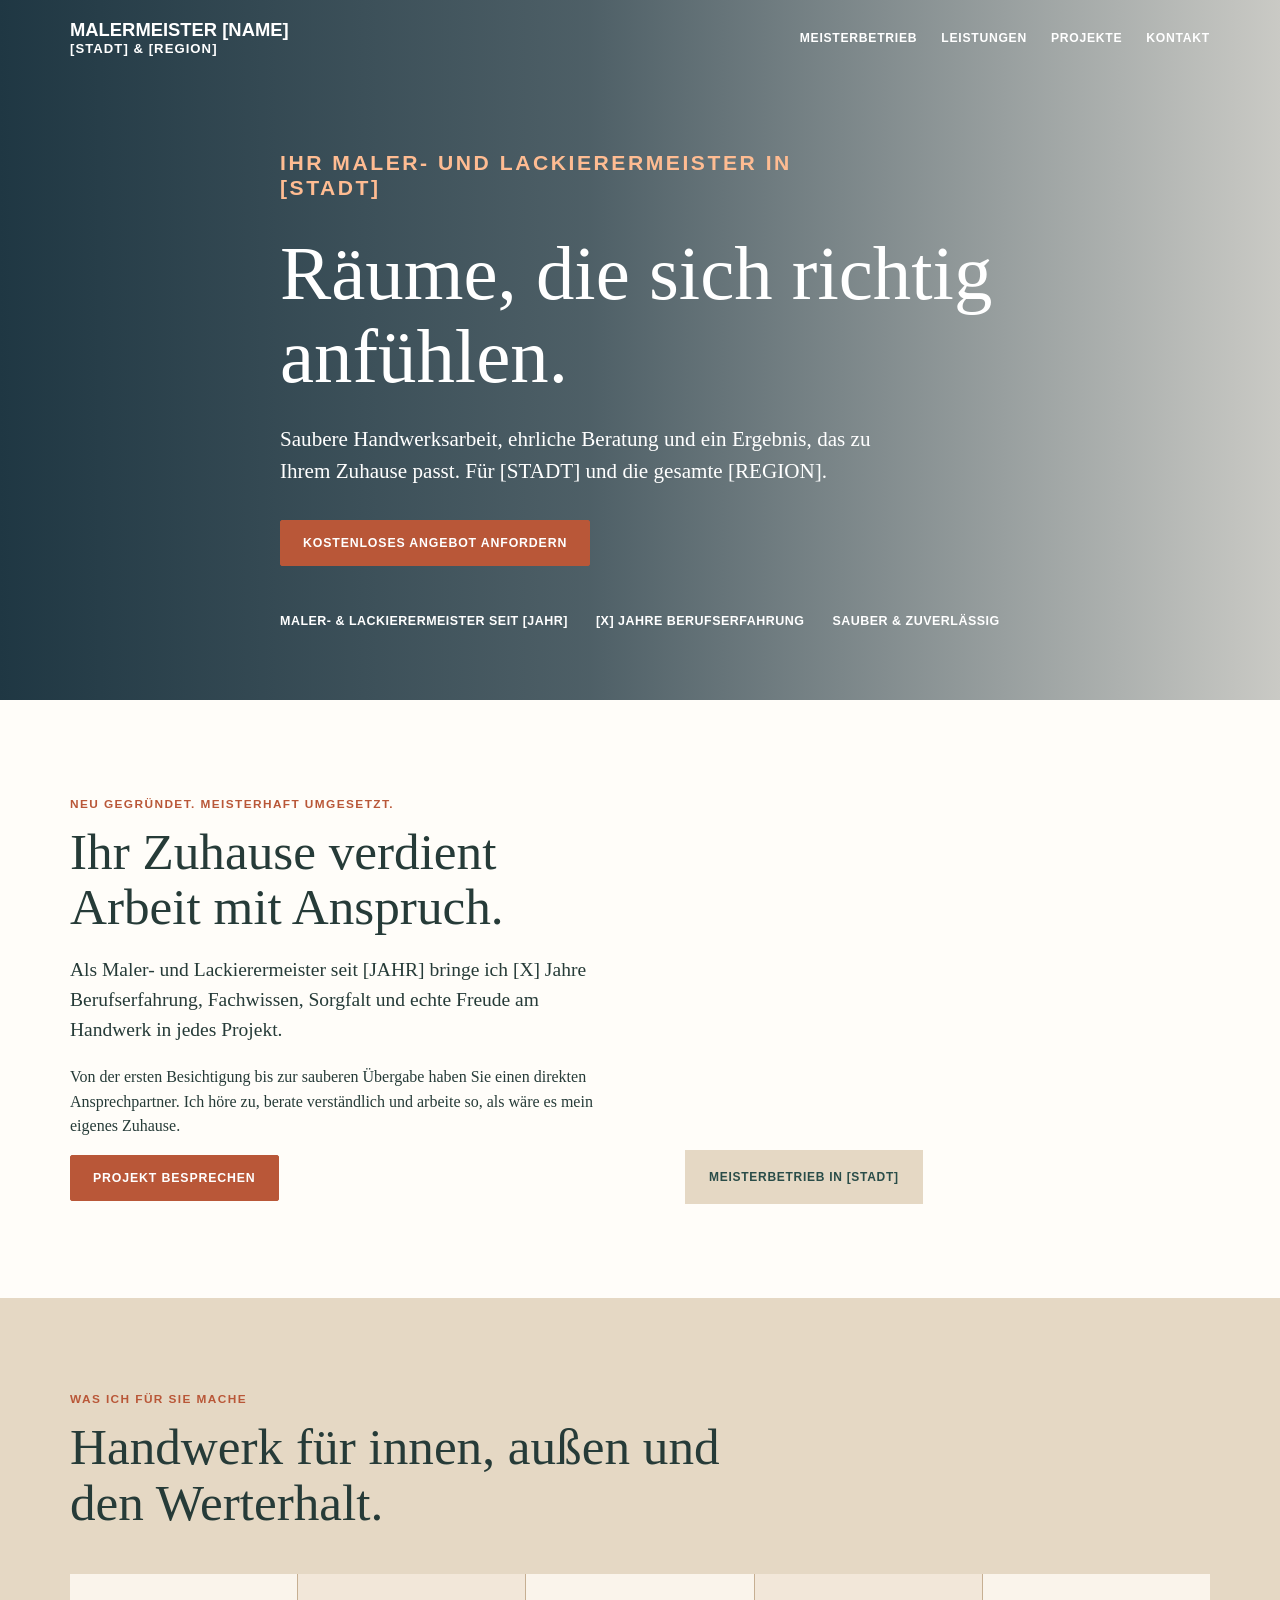
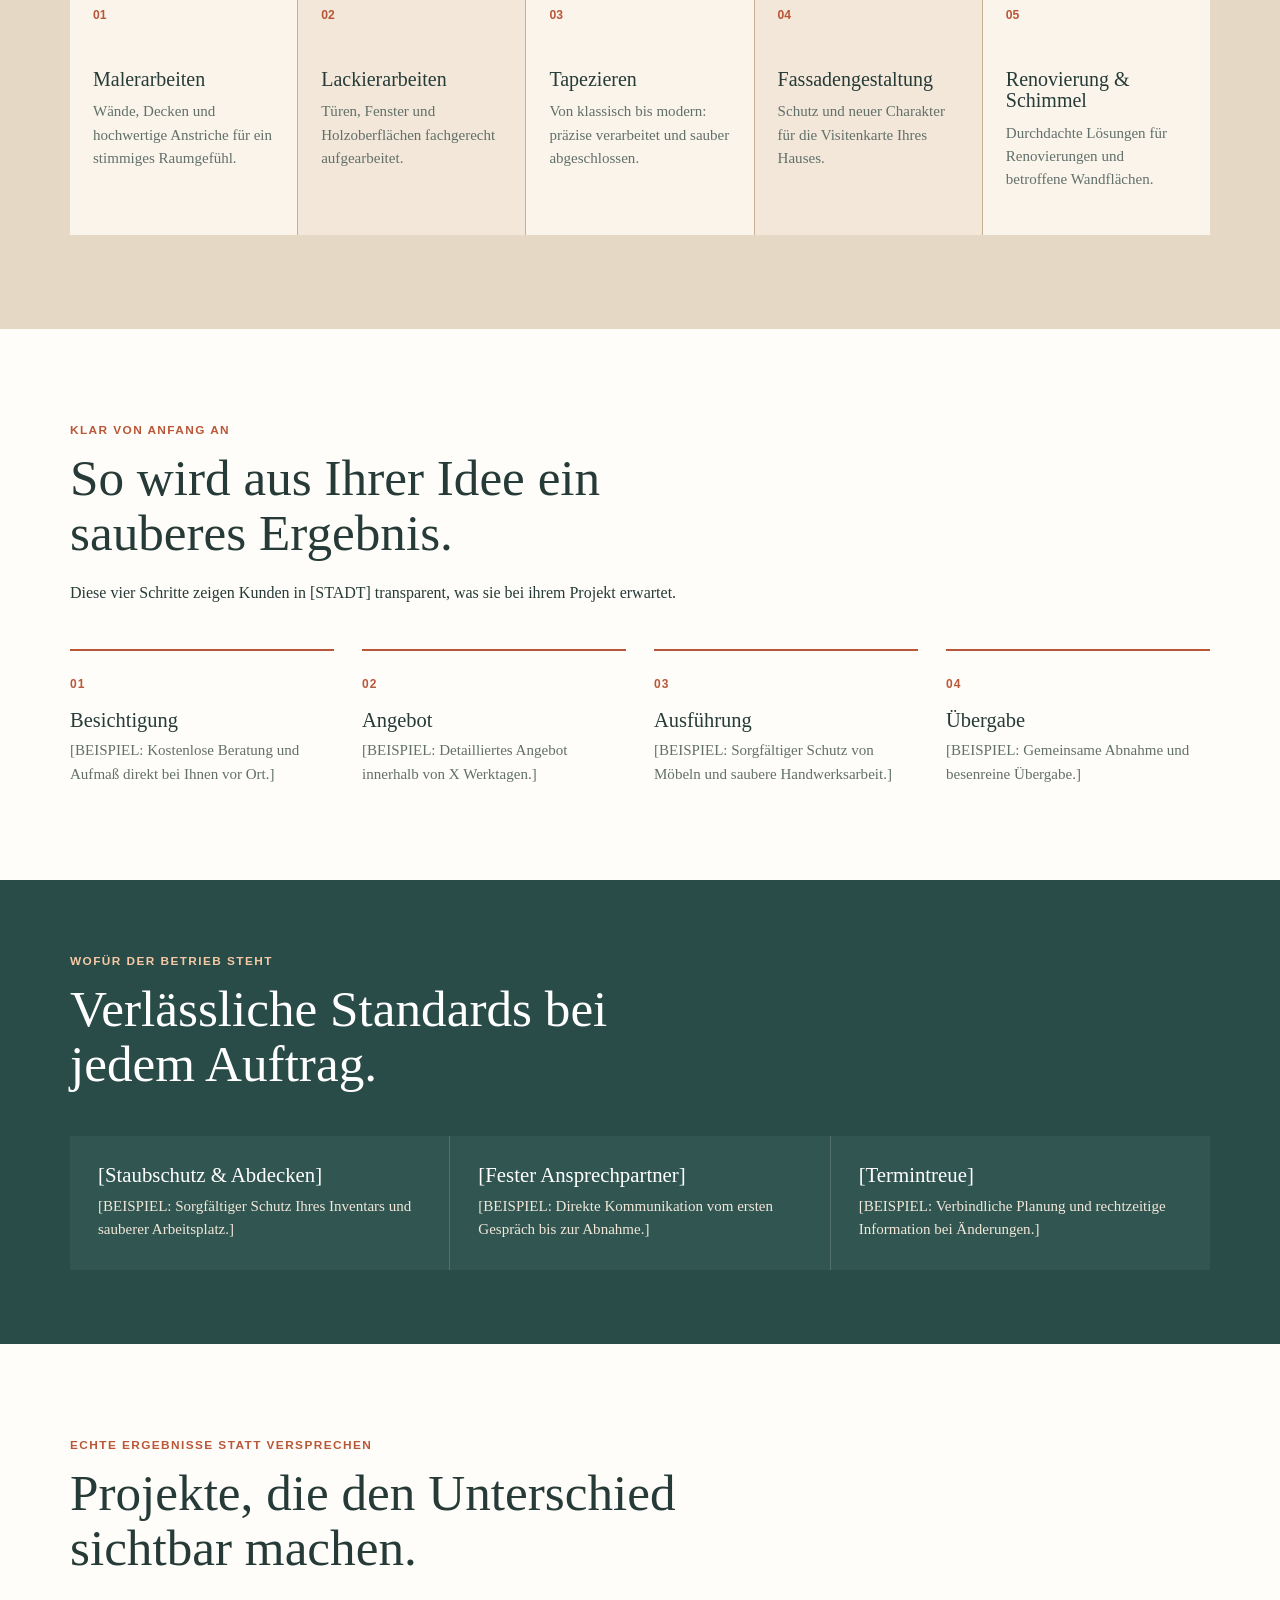
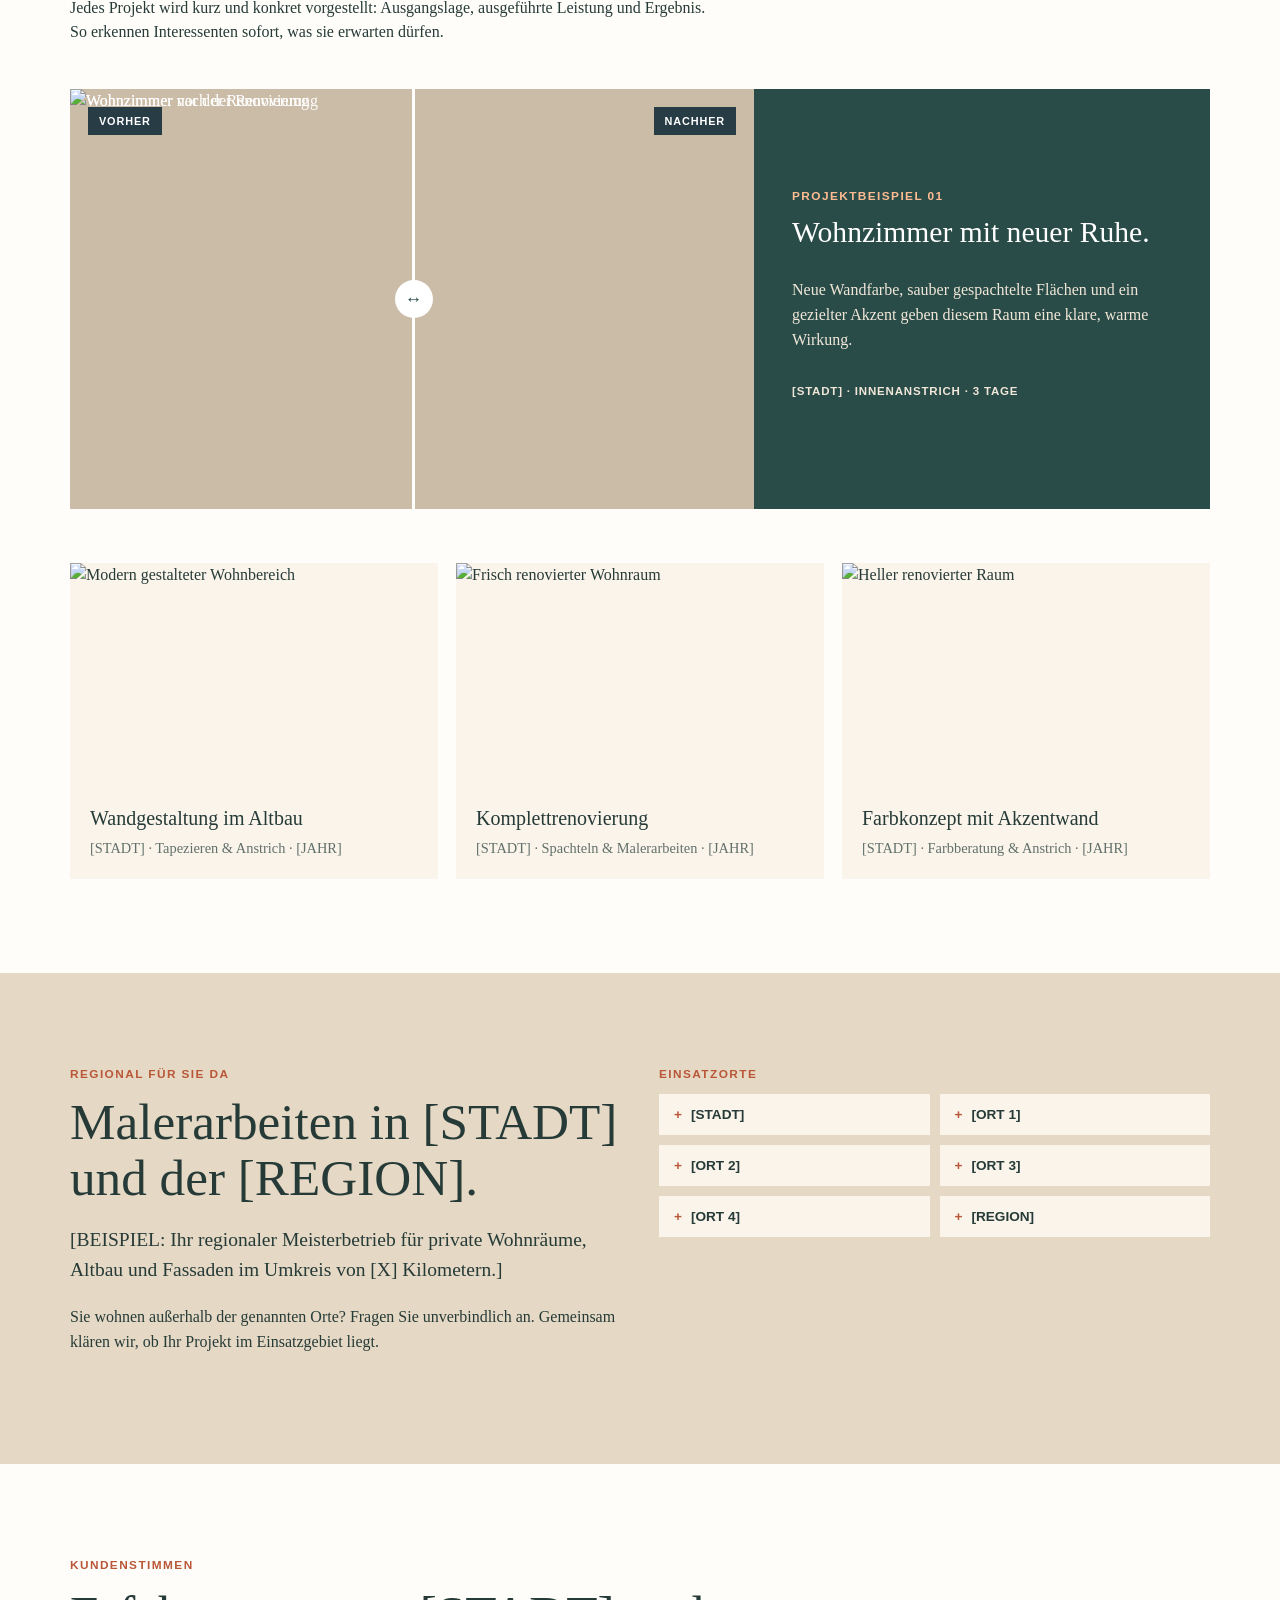
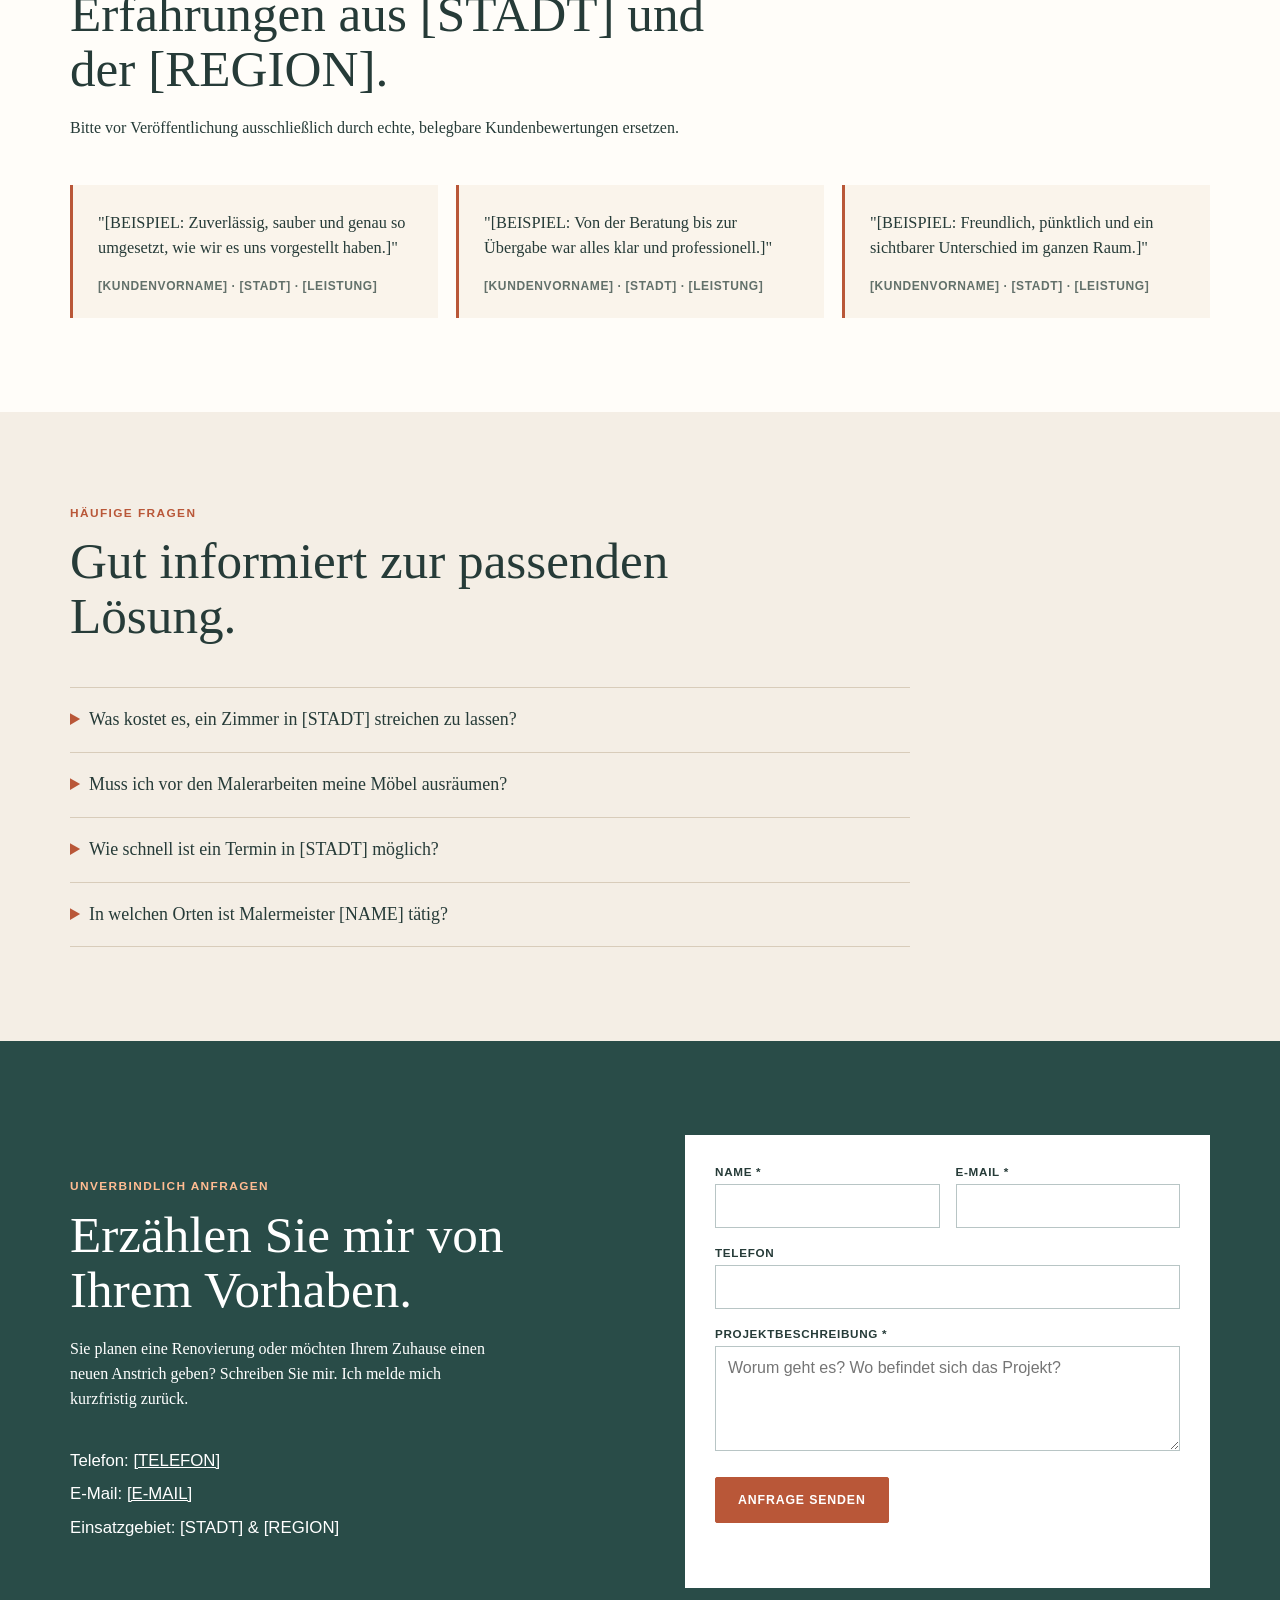
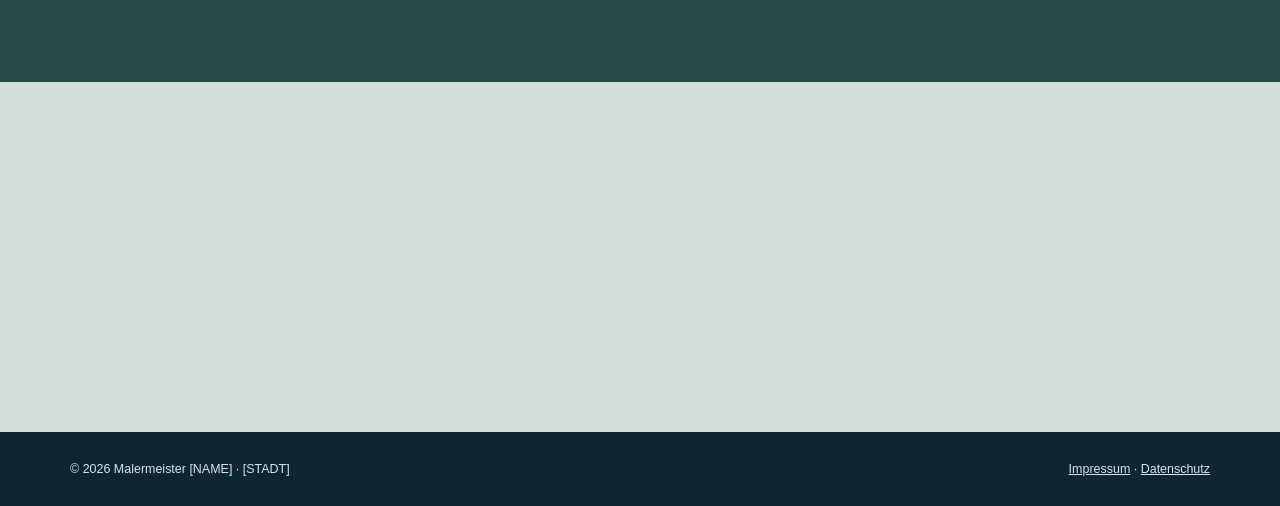
==== index.html @ b22de396 "Erste Version der Malermeister-Website" ====
<!doctype html>
<html lang="de">
<head>
  <meta charset="utf-8">
  <meta name="viewport" content="width=device-width, initial-scale=1">
  <meta name="description" content="Malermeister [NAME] - hochwertige Maler-, Lackier- und Renovierungsarbeiten in [STADT] und [REGION]. Jetzt kostenloses Angebot anfordern.">
  <meta name="robots" content="index, follow">
  <meta name="theme-color" content="#163f5a">
  <title>Malermeister [NAME] in [STADT] | Maler & Lackierer</title>
  <meta property="og:type" content="website">
  <meta property="og:locale" content="de_DE">
  <meta property="og:title" content="Malermeister [NAME] | [STADT] & [REGION]">
  <meta property="og:description" content="Meisterhafte Maler- und Lackierarbeiten in [STADT] und [REGION]. Kostenloses Angebot anfordern.">
  <meta property="og:image" content="https://images.unsplash.com/photo-1562259949-a4aa6b2c2d4e?auto=format&fit=crop&w=1200&q=85">
  <meta property="og:url" content="https://www.deine-domain.de/">
  <script type="application/ld+json">
  {
    "@context": "https://schema.org",
    "@type": "LocalBusiness",
    "@id": "https://www.deine-domain.de/#malerbetrieb",
    "name": "Malermeister [NAME]",
    "description": "Maler- und Lackierermeister mit [X] Jahren Berufserfahrung für [STADT] und [REGION].",
    "url": "https://www.deine-domain.de/",
    "telephone": "+49 [TELEFON]",
    "email": "[E-MAIL]",
    "image": "https://images.unsplash.com/photo-1562259949-a4aa6b2c2d4e?auto=format&fit=crop&w=1200&q=85",
    "priceRange": "$$",
    "address": {
      "@type": "PostalAddress",
      "streetAddress": "[STRASSE UND HAUSNUMMER]",
      "postalCode": "[PLZ]",
      "addressLocality": "[STADT]",
      "addressCountry": "DE"
    },
    "areaServed": "[REGION]",
    "openingHours": "Mo-Fr 08:00-18:00",
    "knowsAbout": ["Malerarbeiten", "Lackierarbeiten", "Tapezierarbeiten", "Fassadengestaltung", "Schimmelbeseitigung"],
    "sameAs": ["[INSTAGRAM-ODER-FACEBOOK-LINK]"]
  }
  </script>
  <script type="application/ld+json">
  {
    "@context": "https://schema.org",
    "@type": "FAQPage",
    "mainEntity": [
      {"@type":"Question","name":"Was kostet es, ein Zimmer in [STADT] streichen zu lassen?","acceptedAnswer":{"@type":"Answer","text":"Der Preis richtet sich unter anderem nach Raumgröße, Untergrund, Vorarbeiten und Material. Nach einer kostenlosen Besichtigung erhalten Sie ein transparentes Angebot für Ihr Projekt in [STADT]."}},
      {"@type":"Question","name":"Muss ich vor den Malerarbeiten meine Möbel ausräumen?","acceptedAnswer":{"@type":"Answer","text":"[BEISPIEL: Nein. Möbel werden sorgfältig abgedeckt und bei Bedarf verrückt. Bitte ersetzen Sie diesen Beispieltext durch Ihren tatsächlichen Serviceumfang.]"}},
      {"@type":"Question","name":"In welchen Orten ist Malermeister [NAME] tätig?","acceptedAnswer":{"@type":"Answer","text":"Malermeister [NAME] arbeitet in [STADT], [ORT 1], [ORT 2], [ORT 3] und der gesamten [REGION] im Umkreis von [X] Kilometern."}}
    ]
  }
  </script>
  <style>
    :root { --ink:#263b38; --blue:#294c48; --aqua:#e5d8c4; --paper:#f4eee5; --white:#fffdf9; --accent:#b95738; --muted:#62706a; --line:#d8ccba; }
    * { box-sizing:border-box; }
    html { scroll-behavior:smooth; }
    body { margin:0; font-family:Georgia, "Times New Roman", serif; color:var(--ink); background:var(--paper); line-height:1.55; }
    h1,h2,h3,p { margin-top:0; } h1,h2,h3 { line-height:1.08; letter-spacing:0; }
    a { color:inherit; }
    .wrap { width:min(1140px, calc(100% - 40px)); margin:auto; }
    .eyebrow { margin-bottom:13px; color:var(--accent); font:700 .74rem/1.2 Arial,sans-serif; letter-spacing:.12em; text-transform:uppercase; }
    .site-header { position:absolute; z-index:5; width:100%; color:white; }
    .nav { min-height:76px; display:flex; align-items:center; justify-content:space-between; gap:20px; }
    .brand { text-decoration:none; font-family:Arial,sans-serif; font-size:.82rem; font-weight:700; letter-spacing:.08em; text-transform:uppercase; line-height:1.2; }
    .brand strong { display:block; font-size:1.15rem; letter-spacing:0; }
    .nav-links { display:flex; align-items:center; gap:24px; font:700 .76rem Arial,sans-serif; letter-spacing:.06em; text-transform:uppercase; }
    .nav-links a { text-decoration:none; } .nav-links a:hover { color:#f5c9a6; }
    .menu-toggle { display:none; border:0; color:white; background:transparent; font-size:1.55rem; cursor:pointer; }
    .hero { min-height:700px; padding:148px 0 70px; color:white; background:linear-gradient(90deg,rgba(10,37,51,.91) 0%,rgba(10,37,51,.71) 46%,rgba(10,37,51,.18) 100%),url('https://images.unsplash.com/photo-1562259949-a4aa6b2c2d4e?auto=format&fit=crop&w=1800&q=85') center/cover; display:flex; align-items:center; }
    .hero-content { max-width:720px; } .hero h1 { margin-bottom:24px; font-size:clamp(2.8rem,6vw,5.3rem); font-weight:400; }
    .hero p { max-width:600px; margin-bottom:32px; font-size:clamp(1.08rem,2vw,1.32rem); }
    .button { display:inline-block; padding:15px 22px; border:1px solid var(--accent); border-radius:2px; background:var(--accent); color:white; font:700 .77rem Arial,sans-serif; letter-spacing:.07em; text-decoration:none; text-transform:uppercase; transition:background .2s, transform .2s; }
    .button:hover { background:#8e402a; transform:translateY(-2px); } .button.light { border-color:white; background:white; color:var(--blue); }
    .trust { display:flex; flex-wrap:wrap; gap:15px 28px; margin-top:48px; font:700 .78rem Arial,sans-serif; letter-spacing:.04em; text-transform:uppercase; }
    section { padding:94px 0; } .intro { background:var(--white); }
    .intro-grid,.contact-grid { display:grid; grid-template-columns:1fr 1fr; gap:90px; align-items:center; }
    h2 { margin-bottom:20px; font-size:clamp(2rem,4vw,3.3rem); font-weight:400; } .lead { font-size:1.22rem; }
    .portrait { min-height:410px; background:url('https://images.unsplash.com/photo-1540575467063-178a50c2df87?auto=format&fit=crop&w=900&q=85') center/cover; position:relative; }
    .portrait-note { position:absolute; bottom:0; left:0; padding:20px 24px; background:var(--aqua); color:var(--blue); font:700 .75rem Arial,sans-serif; letter-spacing:.06em; text-transform:uppercase; }
    .services { background:var(--aqua); } .section-head { max-width:650px; margin-bottom:44px; }
    .services-grid { display:grid; grid-template-columns:repeat(5,1fr); gap:1px; background:#c6af92; }
    .service { min-height:254px; padding:28px 23px; background:#faf4eb; } .service:nth-child(even) { background:#f2e7d9; }
    .service-num { color:var(--accent); font:700 .76rem Arial,sans-serif; } .service h3 { margin:42px 0 10px; font-size:1.25rem; font-weight:400; } .service p { color:var(--muted); font-size:.94rem; }
    .gallery { background:var(--white); } .before-after { display:grid; grid-template-columns:1.2fr .8fr; margin-bottom:54px; background:var(--blue); color:white; }
    .comparison { position:relative; min-height:420px; overflow:hidden; background:#cbbca8; } .comparison img { position:absolute; width:100%; height:100%; object-fit:cover; inset:0; }
    .comparison .after { width:50%; overflow:hidden; border-right:3px solid white; } .comparison .after img { width:100%; max-width:none; }
    .comparison-label { position:absolute; top:18px; padding:8px 11px; background:rgba(18,43,58,.88); color:white; font:700 .68rem Arial,sans-serif; letter-spacing:.08em; text-transform:uppercase; } .before-label { left:18px; } .after-label { right:18px; }
    .comparison input { position:absolute; z-index:2; width:100%; height:100%; margin:0; cursor:ew-resize; opacity:0; } .comparison-handle { position:absolute; z-index:1; top:0; bottom:0; left:50%; width:3px; background:white; pointer-events:none; } .comparison-handle::after { content:'↔'; position:absolute; top:50%; left:50%; display:grid; width:38px; height:38px; place-items:center; border-radius:50%; background:white; color:var(--blue); font:700 1.1rem Arial,sans-serif; transform:translate(-50%,-50%); }
    .comparison-copy { padding:45px 38px; display:flex; flex-direction:column; justify-content:center; } .comparison-copy h3 { font-size:1.85rem; font-weight:400; } .comparison-copy p { color:#f1e7d9; } .project-meta { margin-top:17px; color:#f5c9a6; font:700 .72rem Arial,sans-serif; letter-spacing:.07em; text-transform:uppercase; }
    .portfolio-grid { display:grid; grid-template-columns:repeat(3,1fr); gap:18px; } .project { margin:0; background:#faf4eb; } .project img { display:block; width:100%; height:225px; object-fit:cover; transition:transform .35s; } .project-image { overflow:hidden; } .project:hover img { transform:scale(1.04); } .project figcaption { padding:20px; } .project h3 { margin-bottom:7px; font-size:1.25rem; font-weight:400; } .project p { margin:0; color:var(--muted); font-size:.9rem; }
    .process { background:var(--white); } .process-grid { display:grid; grid-template-columns:repeat(4,1fr); gap:28px; } .process-step { border-top:2px solid var(--accent); padding-top:20px; } .process-step span { color:var(--accent); font:700 .75rem Arial,sans-serif; letter-spacing:.08em; } .process-step h3 { margin:13px 0 8px; font-size:1.28rem; font-weight:400; } .process-step p { margin:0; color:var(--muted); font-size:.94rem; }
    .standards { padding:74px 0; background:var(--blue); color:white; } .standards-grid { display:grid; grid-template-columns:repeat(3,1fr); gap:1px; background:#52706b; } .standard { padding:28px; background:#315651; } .standard h3 { margin-bottom:9px; font-size:1.3rem; font-weight:400; } .standard p { margin:0; color:#f1e7d9; font-size:.94rem; }
    .local { background:var(--aqua); } .area-grid { display:grid; grid-template-columns:1fr 1fr; gap:38px; align-items:start; } .area-list { display:grid; grid-template-columns:repeat(2,1fr); gap:10px; margin:0; padding:0; list-style:none; } .area-list li { padding:13px 15px; background:#faf4eb; font:700 .85rem Arial,sans-serif; } .area-list li::before { content:'+'; color:var(--accent); margin-right:9px; }
    .reviews { background:var(--white); } .reviews-grid { display:grid; grid-template-columns:repeat(3,1fr); gap:18px; } .review { margin:0; padding:25px; border-left:3px solid var(--accent); background:#faf4eb; } .review p { margin-bottom:18px; font-size:1.02rem; } .review figcaption { color:var(--muted); font:700 .75rem Arial,sans-serif; letter-spacing:.05em; text-transform:uppercase; }
    .faq { background:var(--paper); } .faq-list { max-width:840px; } details { border-top:1px solid var(--line); } details:last-child { border-bottom:1px solid var(--line); } summary { padding:18px 30px 18px 0; cursor:pointer; font-size:1.12rem; } details p { max-width:720px; margin:0; padding:0 0 20px; color:var(--muted); } summary::marker { color:var(--accent); }
    .contact { background:var(--blue); color:white; } .contact h2 { color:white; } .contact-copy { max-width:440px; } .contact-details { margin-top:32px; font:400 1.05rem/2 Arial,sans-serif; } .contact-details a { color:white; }
    form { padding:30px; background:white; color:var(--ink); } label { display:block; margin:0 0 6px; font:700 .73rem Arial,sans-serif; letter-spacing:.06em; text-transform:uppercase; }
    input,textarea { width:100%; margin:0 0 18px; padding:12px; border:1px solid #b8c5c5; border-radius:0; color:var(--ink); background:#fff; font:1rem Arial,sans-serif; } textarea { min-height:105px; resize:vertical; } .form-row { display:grid; grid-template-columns:1fr 1fr; gap:16px; } .form-status { min-height:22px; margin:13px 0 0; font: .87rem Arial,sans-serif; }
    .map { padding:0; height:350px; background:#d5dfdc; } .map iframe { width:100%; height:100%; border:0; filter:saturate(.65); }
    footer { padding:30px 0; color:#dae4e5; background:#0d2635; font:.78rem Arial,sans-serif; } .footer-content { display:flex; justify-content:space-between; gap:20px; flex-wrap:wrap; } .footer-content a { color:inherit; }
    @media (max-width:850px) { .services-grid { grid-template-columns:repeat(3,1fr); } .intro-grid,.contact-grid { gap:45px; } .process-grid { grid-template-columns:repeat(2,1fr); } }
    @media (max-width:650px) { .wrap { width:min(100% - 30px, 1140px); } .nav { min-height:66px; } .menu-toggle { display:block; } .nav-links { position:absolute; top:66px; right:15px; left:15px; display:none; padding:20px; background:var(--blue); flex-direction:column; align-items:stretch; gap:18px; } .nav-links.open { display:flex; } .hero { min-height:650px; padding-top:115px; } section { padding:65px 0; } .intro-grid,.contact-grid,.before-after,.portfolio-grid,.process-grid,.standards-grid,.area-grid,.reviews-grid { grid-template-columns:1fr; gap:35px; } .portrait { min-height:330px; } .services-grid { grid-template-columns:1fr; } .service { min-height:190px; } .service h3 { margin-top:28px; } .comparison { min-height:320px; } .comparison-copy { padding:32px 25px; } .area-list { grid-template-columns:1fr; } .form-row { grid-template-columns:1fr; gap:0; } form { padding:22px; } }
  </style>
</head>
<body>
  <header class="site-header"><div class="wrap nav">
    <a class="brand" href="#start"><strong>Malermeister [NAME]</strong> [STADT] &amp; [REGION]</a>
    <button class="menu-toggle" aria-label="Menü öffnen" aria-expanded="false">☰</button>
    <nav class="nav-links" aria-label="Hauptnavigation"><a href="#ueber-mich">Meisterbetrieb</a><a href="#leistungen">Leistungen</a><a href="#projekte">Projekte</a><a href="#kontakt">Kontakt</a></nav>
  </div></header>
  <main>
    <section class="hero" id="start"><div class="wrap hero-content">
      <p class="eyebrow" style="color:#ffbc92">Ihr Maler- und Lackierermeister in [STADT]</p>
      <h1>Räume, die sich richtig anfühlen.</h1>
      <p>Saubere Handwerksarbeit, ehrliche Beratung und ein Ergebnis, das zu Ihrem Zuhause passt. Für [STADT] und die gesamte [REGION].</p>
      <a class="button" href="#kontakt">Kostenloses Angebot anfordern</a>
      <div class="trust"><span>Maler- &amp; Lackierermeister seit [JAHR]</span><span>[X] Jahre Berufserfahrung</span><span>Sauber &amp; zuverlässig</span></div>
    </div></section>
    <section class="intro" id="ueber-mich"><div class="wrap intro-grid">
      <div><p class="eyebrow">Neu gegründet. Meisterhaft umgesetzt.</p><h2>Ihr Zuhause verdient Arbeit mit Anspruch.</h2><p class="lead">Als Maler- und Lackierermeister seit [JAHR] bringe ich [X] Jahre Berufserfahrung, Fachwissen, Sorgfalt und echte Freude am Handwerk in jedes Projekt.</p><p>Von der ersten Besichtigung bis zur sauberen Übergabe haben Sie einen direkten Ansprechpartner. Ich höre zu, berate verständlich und arbeite so, als wäre es mein eigenes Zuhause.</p><a class="button" href="#kontakt">Projekt besprechen</a></div>
      <div class="portrait" role="img" aria-label="Maler bei der Arbeit"><span class="portrait-note">Meisterbetrieb in [STADT]</span></div>
    </div></section>
    <section class="services" id="leistungen"><div class="wrap"><div class="section-head"><p class="eyebrow">Was ich für Sie mache</p><h2>Handwerk für innen, außen und den Werterhalt.</h2></div>
      <div class="services-grid">
        <article class="service"><span class="service-num">01</span><h3>Malerarbeiten</h3><p>Wände, Decken und hochwertige Anstriche für ein stimmiges Raumgefühl.</p></article>
        <article class="service"><span class="service-num">02</span><h3>Lackierarbeiten</h3><p>Türen, Fenster und Holzoberflächen fachgerecht aufgearbeitet.</p></article>
        <article class="service"><span class="service-num">03</span><h3>Tapezieren</h3><p>Von klassisch bis modern: präzise verarbeitet und sauber abgeschlossen.</p></article>
        <article class="service"><span class="service-num">04</span><h3>Fassadengestaltung</h3><p>Schutz und neuer Charakter für die Visitenkarte Ihres Hauses.</p></article>
        <article class="service"><span class="service-num">05</span><h3>Renovierung &amp; Schimmel</h3><p>Durchdachte Lösungen für Renovierungen und betroffene Wandflächen.</p></article>
      </div>
    </div></section>
    <section class="process" id="ablauf"><div class="wrap"><div class="section-head"><p class="eyebrow">Klar von Anfang an</p><h2>So wird aus Ihrer Idee ein sauberes Ergebnis.</h2><p>Diese vier Schritte zeigen Kunden in [STADT] transparent, was sie bei ihrem Projekt erwartet.</p></div><div class="process-grid"><article class="process-step"><span>01</span><h3>Besichtigung</h3><p>[BEISPIEL: Kostenlose Beratung und Aufmaß direkt bei Ihnen vor Ort.]</p></article><article class="process-step"><span>02</span><h3>Angebot</h3><p>[BEISPIEL: Detailliertes Angebot innerhalb von X Werktagen.]</p></article><article class="process-step"><span>03</span><h3>Ausführung</h3><p>[BEISPIEL: Sorgfältiger Schutz von Möbeln und saubere Handwerksarbeit.]</p></article><article class="process-step"><span>04</span><h3>Übergabe</h3><p>[BEISPIEL: Gemeinsame Abnahme und besenreine Übergabe.]</p></article></div></div></section>
    <section class="standards"><div class="wrap"><div class="section-head"><p class="eyebrow" style="color:#f5c9a6">Wofür der Betrieb steht</p><h2>Verlässliche Standards bei jedem Auftrag.</h2></div><div class="standards-grid"><article class="standard"><h3>[Staubschutz &amp; Abdecken]</h3><p>[BEISPIEL: Sorgfältiger Schutz Ihres Inventars und sauberer Arbeitsplatz.]</p></article><article class="standard"><h3>[Fester Ansprechpartner]</h3><p>[BEISPIEL: Direkte Kommunikation vom ersten Gespräch bis zur Abnahme.]</p></article><article class="standard"><h3>[Termintreue]</h3><p>[BEISPIEL: Verbindliche Planung und rechtzeitige Information bei Änderungen.]</p></article></div></div></section>
    <section class="gallery" id="projekte"><div class="wrap"><div class="section-head"><p class="eyebrow">Echte Ergebnisse statt Versprechen</p><h2>Projekte, die den Unterschied sichtbar machen.</h2><p>Jedes Projekt wird kurz und konkret vorgestellt: Ausgangslage, ausgeführte Leistung und Ergebnis. So erkennen Interessenten sofort, was sie erwarten dürfen.</p></div>
      <div class="before-after">
        <div class="comparison" aria-label="Interaktiver Vorher-Nachher-Vergleich eines Wohnzimmers"><img src="https://images.unsplash.com/photo-1600210492486-724fe5c67fb0?auto=format&fit=crop&w=1200&q=85" alt="Wohnzimmer vor der Renovierung"><div class="after"><img src="https://images.unsplash.com/photo-1600566753190-17f0baa2a6c3?auto=format&fit=crop&w=1200&q=85" alt="Wohnzimmer nach der Renovierung"></div><span class="comparison-label before-label">Vorher</span><span class="comparison-label after-label">Nachher</span><span class="comparison-handle"></span><input class="comparison-slider" type="range" min="0" max="100" value="50" aria-label="Vorher und Nachher vergleichen"></div>
        <div class="comparison-copy"><p class="eyebrow" style="color:#ffbc92">Projektbeispiel 01</p><h3>Wohnzimmer mit neuer Ruhe.</h3><p>Neue Wandfarbe, sauber gespachtelte Flächen und ein gezielter Akzent geben diesem Raum eine klare, warme Wirkung.</p><p class="project-meta">[STADT] · Innenanstrich · 3 Tage</p></div>
      </div>
      <div class="portfolio-grid">
        <figure class="project"><div class="project-image"><img src="https://images.unsplash.com/photo-1618221195710-dd6b41faaea6?auto=format&fit=crop&w=800&q=85" alt="Modern gestalteter Wohnbereich"></div><figcaption><h3>Wandgestaltung im Altbau</h3><p>[STADT] · Tapezieren &amp; Anstrich · [JAHR]</p></figcaption></figure>
        <figure class="project"><div class="project-image"><img src="https://images.unsplash.com/photo-1600566753190-17f0baa2a6c3?auto=format&fit=crop&w=800&q=85" alt="Frisch renovierter Wohnraum"></div><figcaption><h3>Komplettrenovierung</h3><p>[STADT] · Spachteln &amp; Malerarbeiten · [JAHR]</p></figcaption></figure>
        <figure class="project"><div class="project-image"><img src="https://images.unsplash.com/photo-1600210492486-724fe5c67fb0?auto=format&fit=crop&w=800&q=85" alt="Heller renovierter Raum"></div><figcaption><h3>Farbkonzept mit Akzentwand</h3><p>[STADT] · Farbberatung &amp; Anstrich · [JAHR]</p></figcaption></figure>
      </div>
    </div></section>
    <section class="local" id="einsatzgebiet"><div class="wrap area-grid"><div><p class="eyebrow">Regional für Sie da</p><h2>Malerarbeiten in [STADT] und der [REGION].</h2><p class="lead">[BEISPIEL: Ihr regionaler Meisterbetrieb für private Wohnräume, Altbau und Fassaden im Umkreis von [X] Kilometern.]</p><p>Sie wohnen außerhalb der genannten Orte? Fragen Sie unverbindlich an. Gemeinsam klären wir, ob Ihr Projekt im Einsatzgebiet liegt.</p></div><div><p class="eyebrow">Einsatzorte</p><ul class="area-list"><li>[STADT]</li><li>[ORT 1]</li><li>[ORT 2]</li><li>[ORT 3]</li><li>[ORT 4]</li><li>[REGION]</li></ul></div></div></section>
    <section class="reviews" id="bewertungen"><div class="wrap"><div class="section-head"><p class="eyebrow">Kundenstimmen</p><h2>Erfahrungen aus [STADT] und der [REGION].</h2><p>Bitte vor Veröffentlichung ausschließlich durch echte, belegbare Kundenbewertungen ersetzen.</p></div><div class="reviews-grid"><figure class="review"><p>"[BEISPIEL: Zuverlässig, sauber und genau so umgesetzt, wie wir es uns vorgestellt haben.]"</p><figcaption>[KUNDENVORNAME] · [STADT] · [LEISTUNG]</figcaption></figure><figure class="review"><p>"[BEISPIEL: Von der Beratung bis zur Übergabe war alles klar und professionell.]"</p><figcaption>[KUNDENVORNAME] · [STADT] · [LEISTUNG]</figcaption></figure><figure class="review"><p>"[BEISPIEL: Freundlich, pünktlich und ein sichtbarer Unterschied im ganzen Raum.]"</p><figcaption>[KUNDENVORNAME] · [STADT] · [LEISTUNG]</figcaption></figure></div></div></section>
    <section class="faq" id="faq"><div class="wrap"><div class="section-head"><p class="eyebrow">Häufige Fragen</p><h2>Gut informiert zur passenden Lösung.</h2></div><div class="faq-list"><details><summary>Was kostet es, ein Zimmer in [STADT] streichen zu lassen?</summary><p>Der Preis richtet sich unter anderem nach Raumgröße, Untergrund, Vorarbeiten und Material. Nach einer kostenlosen Besichtigung erhalten Sie ein transparentes Angebot für Ihr Projekt in [STADT].</p></details><details><summary>Muss ich vor den Malerarbeiten meine Möbel ausräumen?</summary><p>[BEISPIEL: Nein. Möbel werden sorgfältig abgedeckt und bei Bedarf verrückt. Bitte durch Ihren tatsächlichen Serviceumfang ersetzen.]</p></details><details><summary>Wie schnell ist ein Termin in [STADT] möglich?</summary><p>[BEISPIEL: In der Regel melden wir uns innerhalb von X Werktagen und vereinbaren einen Besichtigungstermin. Bitte durch Ihre echte Regelung ersetzen.]</p></details><details><summary>In welchen Orten ist Malermeister [NAME] tätig?</summary><p>Malermeister [NAME] arbeitet in [STADT], [ORT 1], [ORT 2], [ORT 3] und der gesamten [REGION] im Umkreis von [X] Kilometern.</p></details></div></div></section>
    <section class="contact" id="kontakt"><div class="wrap contact-grid"><div class="contact-copy"><p class="eyebrow" style="color:#ffbc92">Unverbindlich anfragen</p><h2>Erzählen Sie mir von Ihrem Vorhaben.</h2><p>Sie planen eine Renovierung oder möchten Ihrem Zuhause einen neuen Anstrich geben? Schreiben Sie mir. Ich melde mich kurzfristig zurück.</p><div class="contact-details">Telefon: <a href="tel:+49TELEFON">[TELEFON]</a><br>E-Mail: <a href="mailto:[E-MAIL]">[E-MAIL]</a><br>Einsatzgebiet: [STADT] &amp; [REGION]</div></div>
      <form id="contact-form" name="kontakt" action="danke.html" method="POST" data-netlify="true" netlify-honeypot="bot-field" novalidate><input type="hidden" name="form-name" value="kontakt"><input type="hidden" name="_subject" value="Neue Website-Anfrage für Malermeister [NAME]"><p hidden><label>Bitte nicht ausfüllen: <input name="bot-field"></label></p><div class="form-row"><div><label for="name">Name *</label><input id="name" name="name" autocomplete="name" required></div><div><label for="email">E-Mail *</label><input id="email" name="email" type="email" autocomplete="email" required></div></div><label for="phone">Telefon</label><input id="phone" name="phone" type="tel" autocomplete="tel"><label for="message">Projektbeschreibung *</label><textarea id="message" name="message" required placeholder="Worum geht es? Wo befindet sich das Projekt?"></textarea><button class="button" type="submit">Anfrage senden</button><p class="form-status" aria-live="polite"></p></form>
    </div></section>
    <section class="map" aria-label="Karte mit Standort"><iframe title="Karte für [STRASSE UND HAUSNUMMER], [PLZ] [STADT]" src="https://www.google.com/maps?q=[STRASSE%20UND%20HAUSNUMMER],%20[PLZ]%20[STADT]&output=embed" loading="lazy" referrerpolicy="no-referrer-when-downgrade"></iframe></section>
  </main>
  <footer><div class="wrap footer-content"><span>© <span id="year"></span> Malermeister [NAME] · [STADT]</span><span><a href="impressum.html">Impressum</a> · <a href="datenschutz.html">Datenschutz</a></span></div></footer>
  <script>
    const toggle = document.querySelector('.menu-toggle');
    const links = document.querySelector('.nav-links');
    toggle.addEventListener('click', () => { const isOpen = links.classList.toggle('open'); toggle.setAttribute('aria-expanded', isOpen); toggle.textContent = isOpen ? '×' : '☰'; });
    document.querySelectorAll('.nav-links a').forEach(link => link.addEventListener('click', () => { links.classList.remove('open'); toggle.setAttribute('aria-expanded', 'false'); toggle.textContent = '☰'; }));
    document.getElementById('year').textContent = new Date().getFullYear();
    document.querySelector('.comparison-slider').addEventListener('input', event => { const value = `${event.target.value}%`; document.querySelector('.comparison .after').style.width = value; document.querySelector('.comparison-handle').style.left = value; });
    document.getElementById('contact-form').addEventListener('submit', event => { const form = event.currentTarget; const status = form.querySelector('.form-status'); if (!form.checkValidity()) { event.preventDefault(); status.textContent = 'Bitte füllen Sie die Pflichtfelder korrekt aus.'; form.reportValidity(); } });
  </script>
</body>
</html>
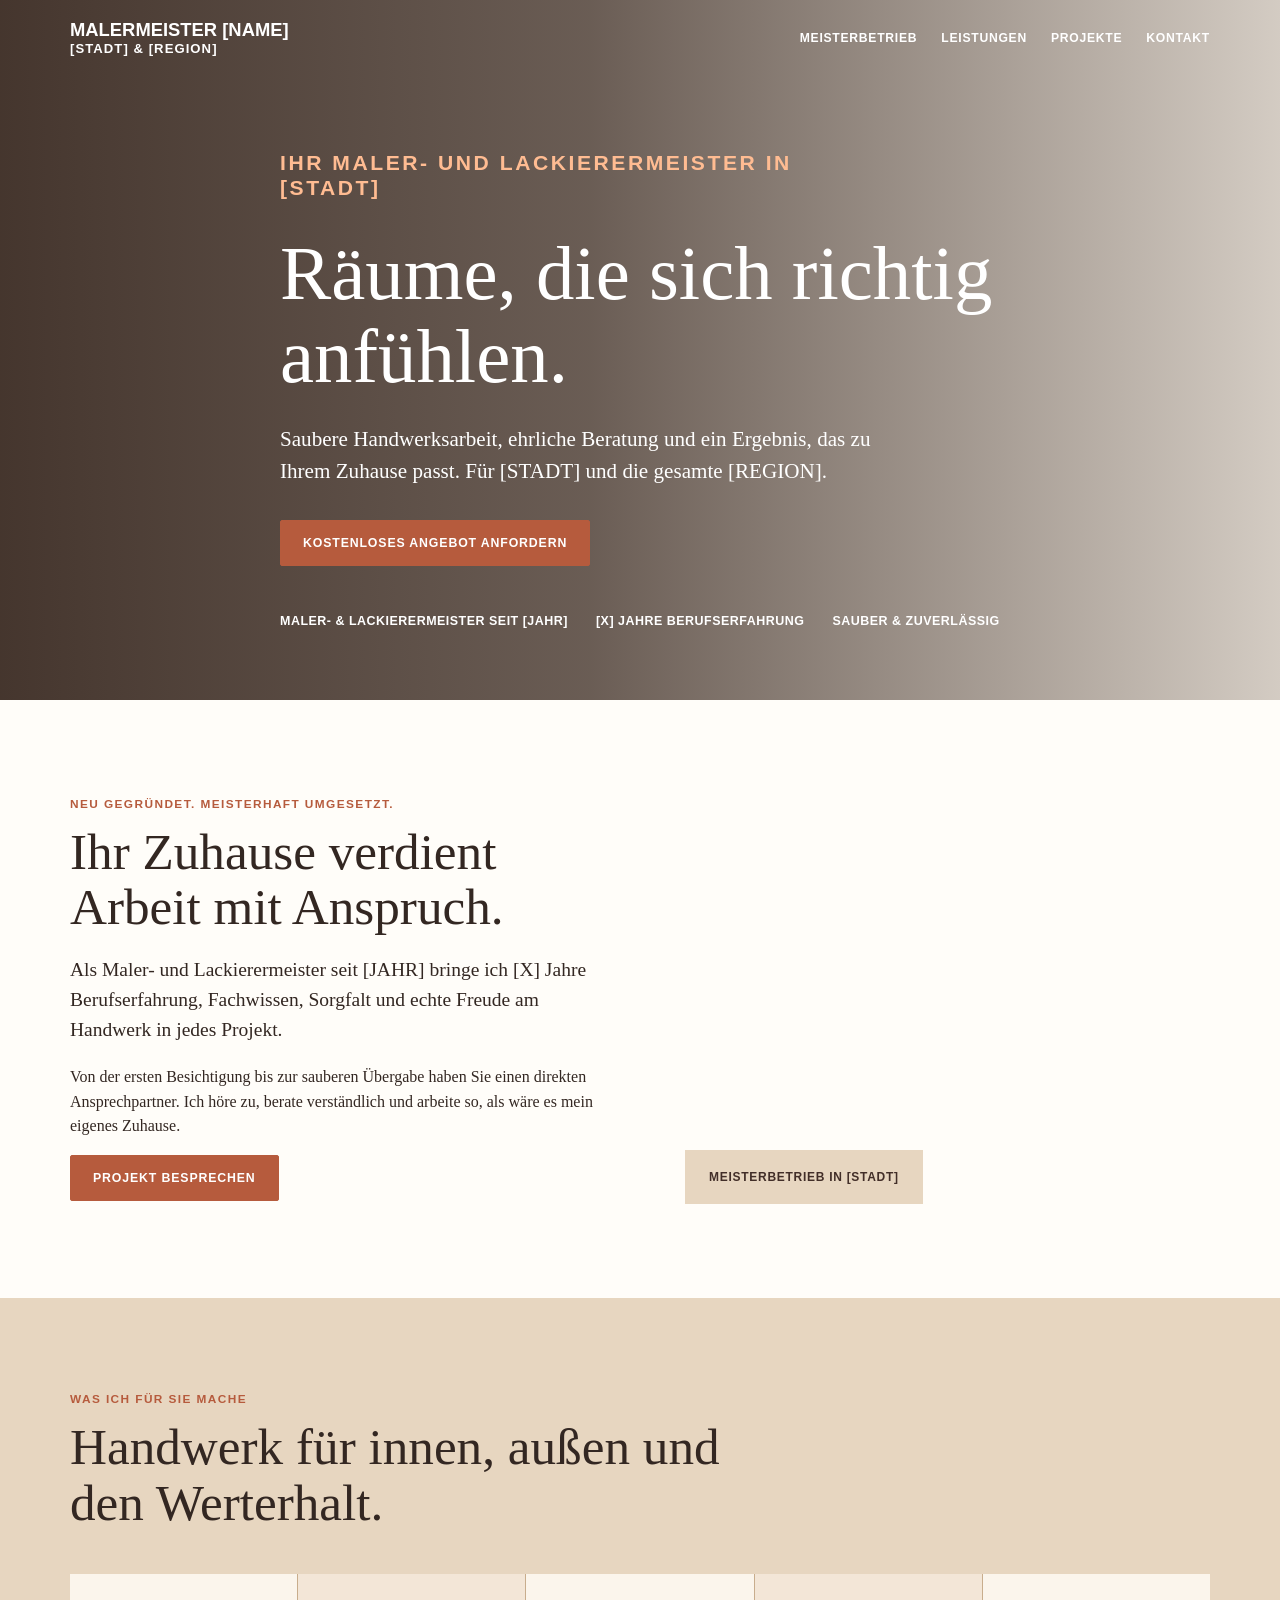
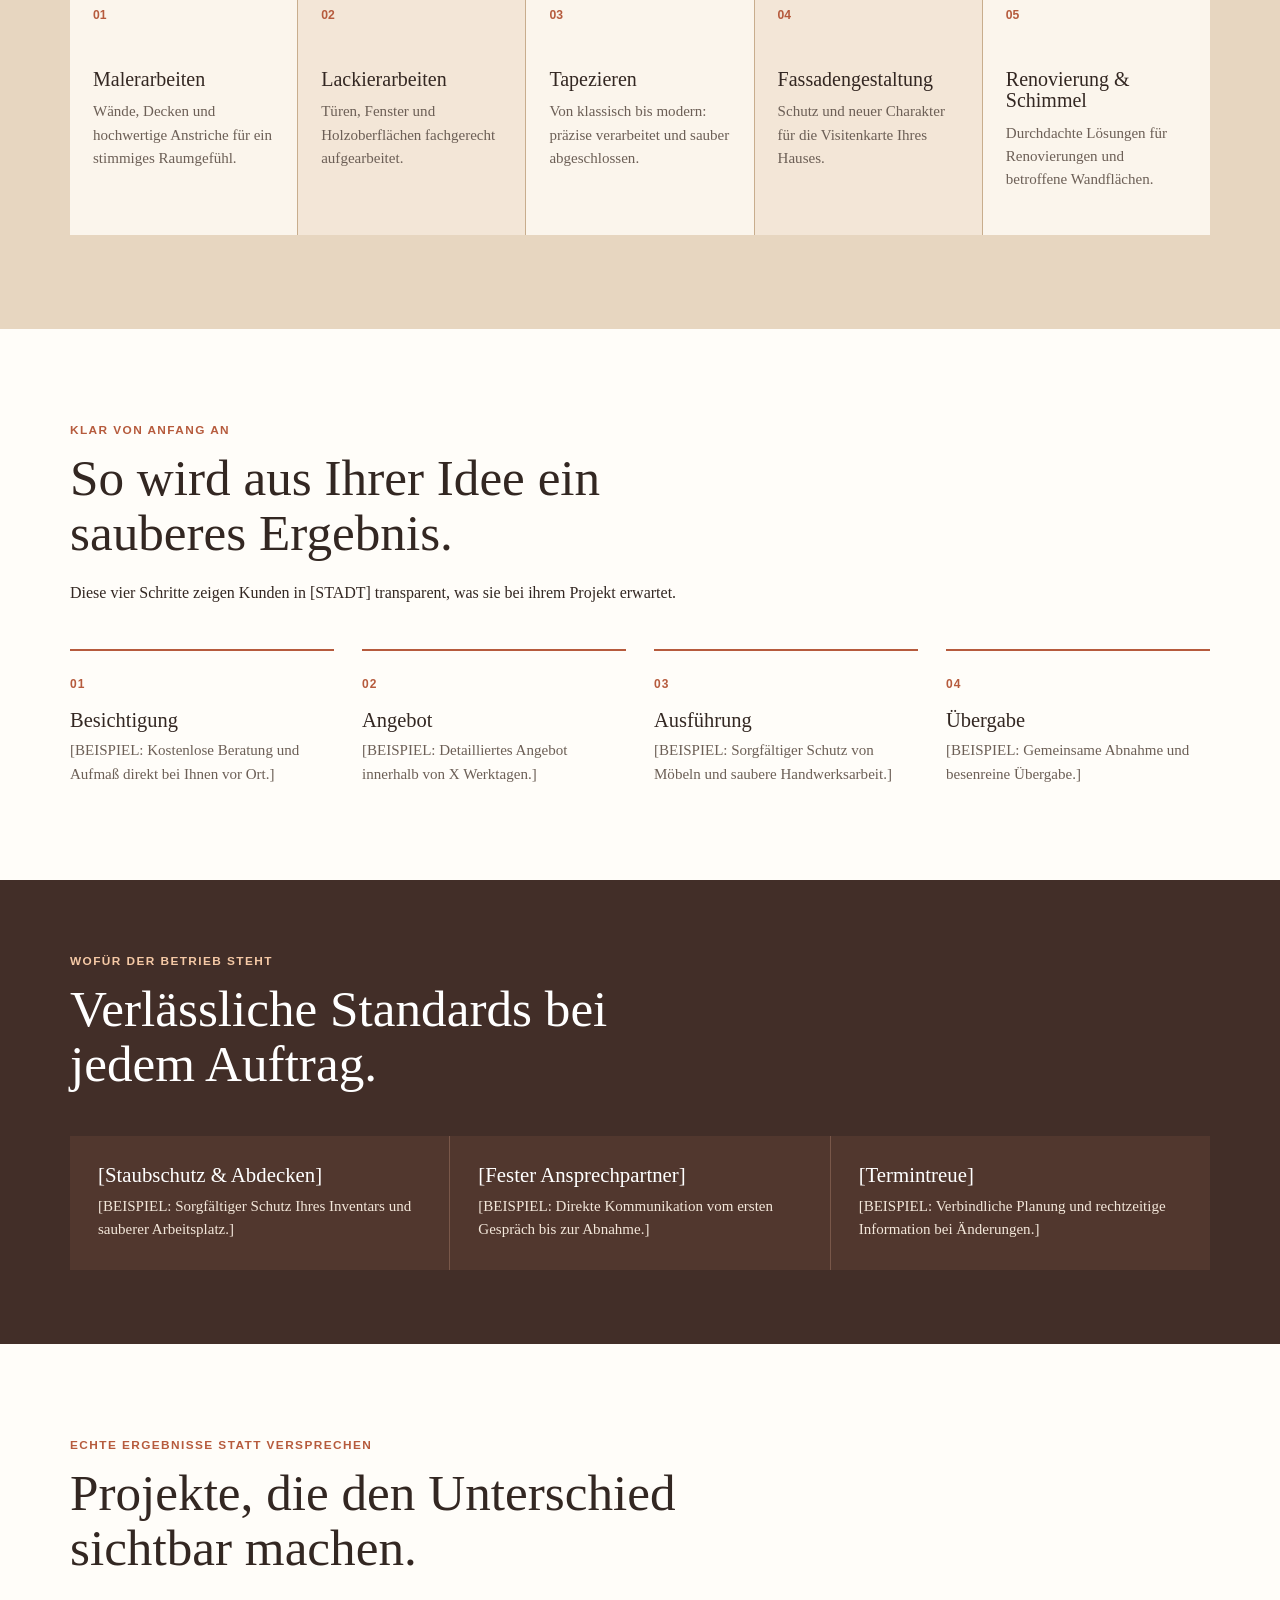
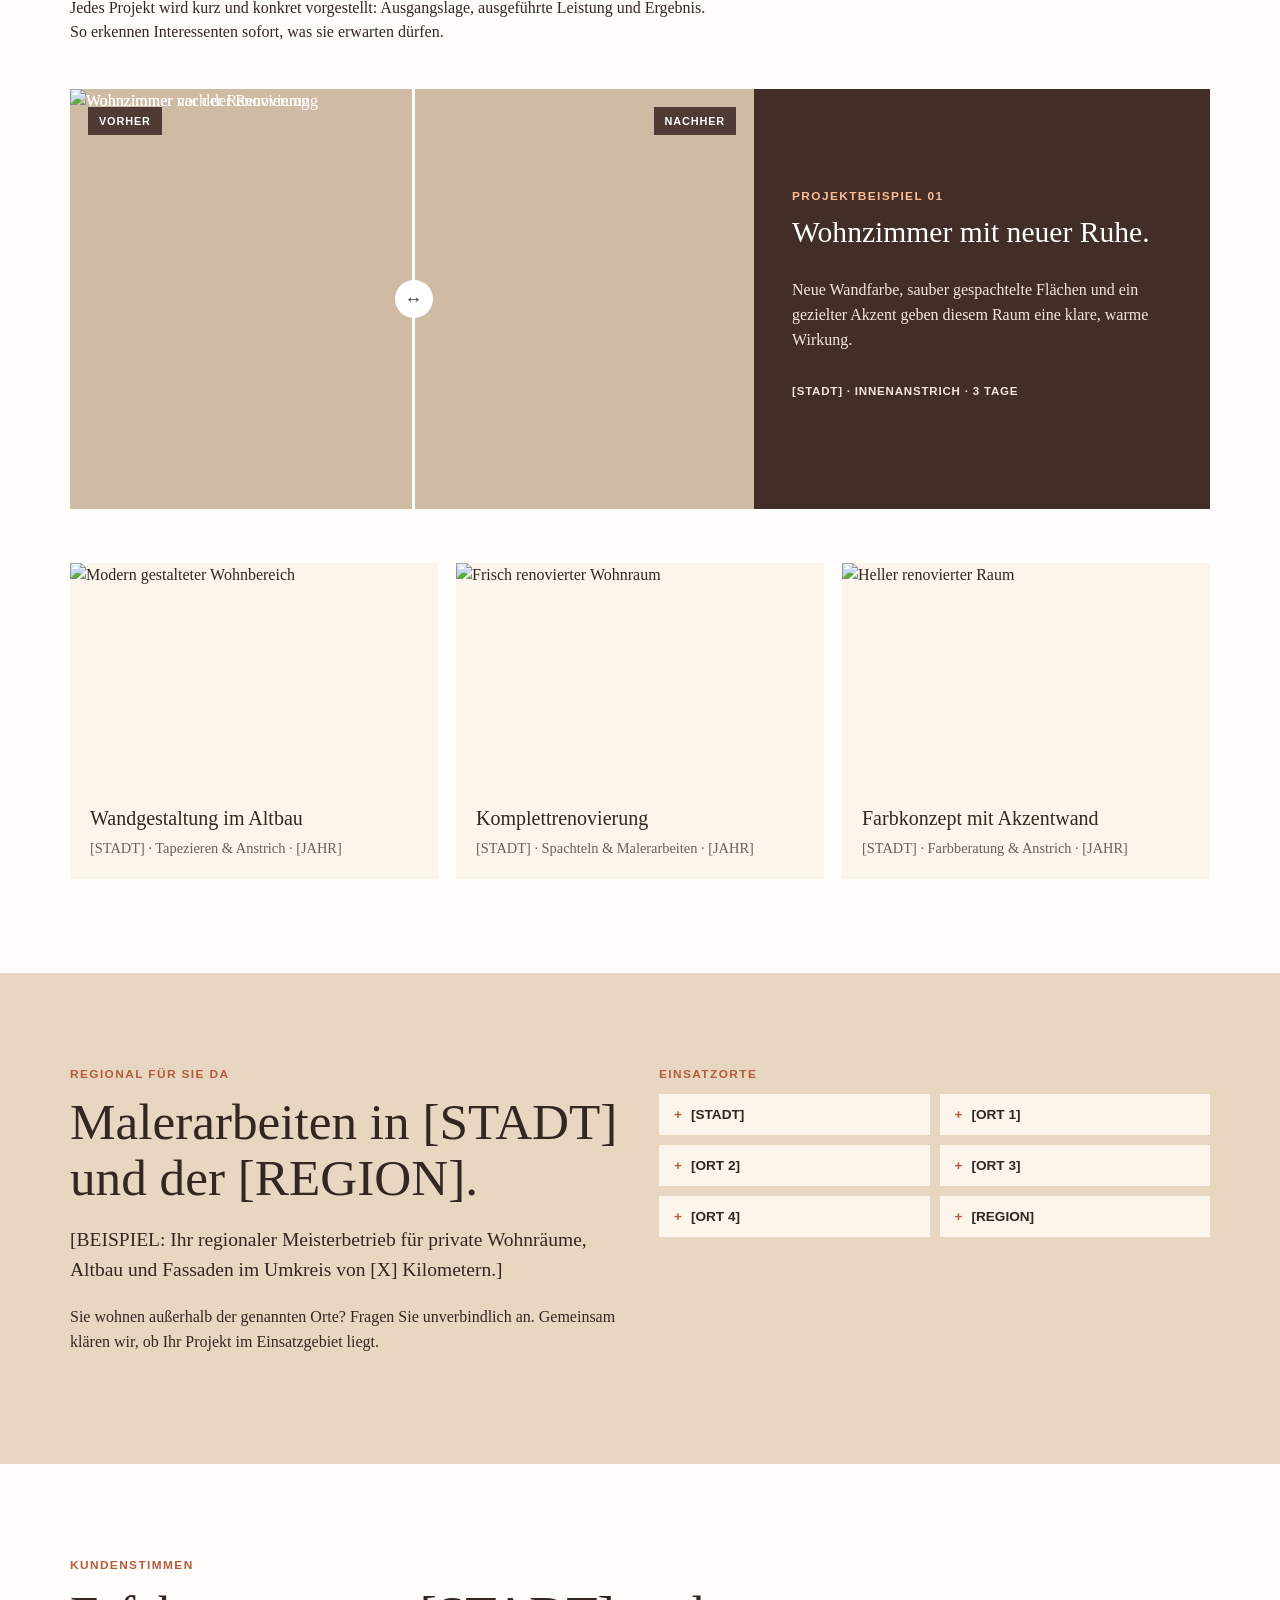
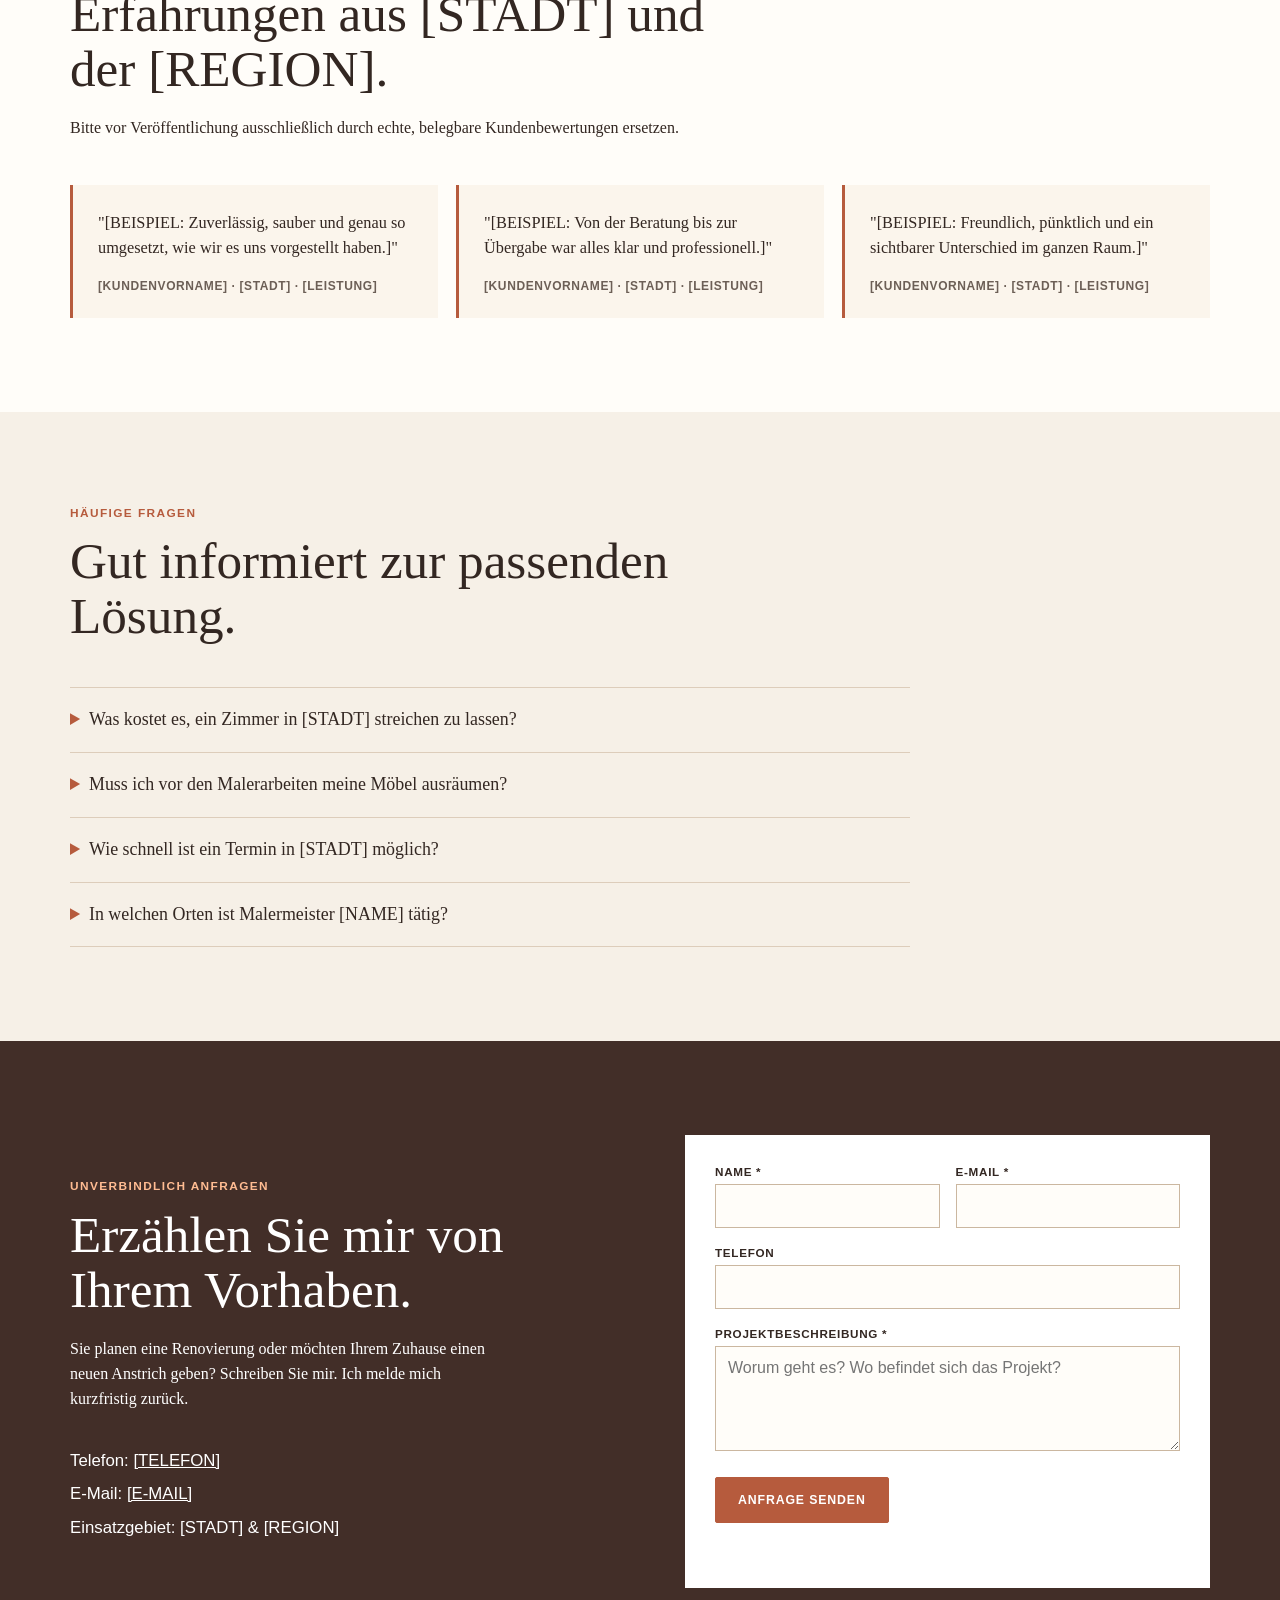
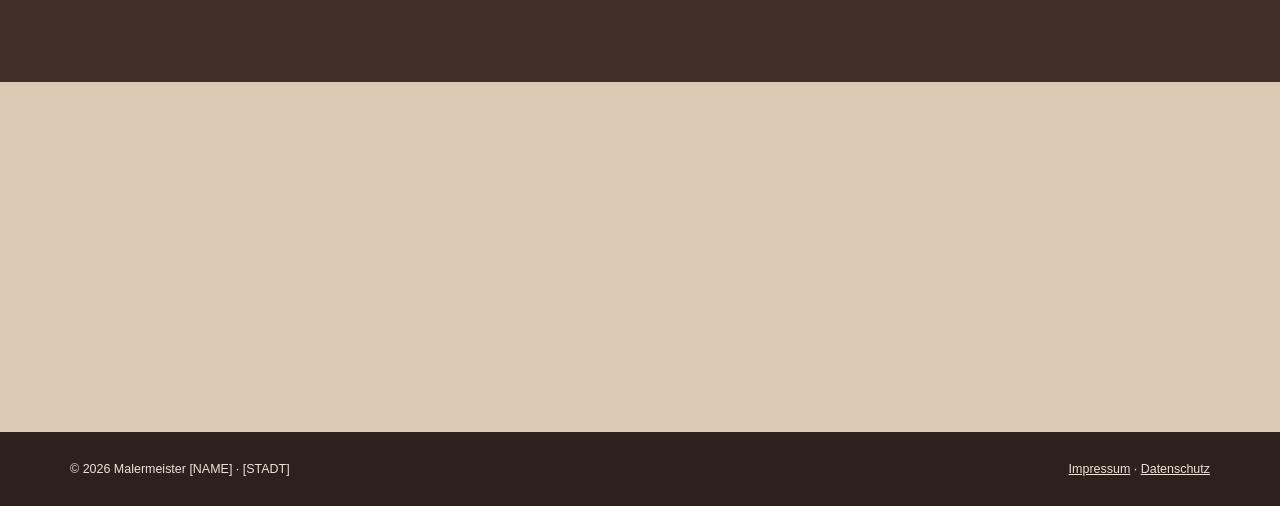
==== commit 3eb8cca6: "Warme Kalkputz und Terrakotta Farbpalette" ====
--- a/index.html
+++ b/index.html
@@ -50,7 +50,7 @@
   }
   </script>
   <style>
-    :root { --ink:#263b38; --blue:#294c48; --aqua:#e5d8c4; --paper:#f4eee5; --white:#fffdf9; --accent:#b95738; --muted:#62706a; --line:#d8ccba; }
+    :root { --ink:#332722; --blue:#422e28; --aqua:#e7d6c0; --paper:#f6f0e7; --white:#fffdf9; --accent:#b65b3d; --muted:#6c5f56; --line:#ddcdbb; }
     * { box-sizing:border-box; }
     html { scroll-behavior:smooth; }
     body { margin:0; font-family:Georgia, "Times New Roman", serif; color:var(--ink); background:var(--paper); line-height:1.55; }
@@ -63,13 +63,13 @@
     .brand { text-decoration:none; font-family:Arial,sans-serif; font-size:.82rem; font-weight:700; letter-spacing:.08em; text-transform:uppercase; line-height:1.2; }
     .brand strong { display:block; font-size:1.15rem; letter-spacing:0; }
     .nav-links { display:flex; align-items:center; gap:24px; font:700 .76rem Arial,sans-serif; letter-spacing:.06em; text-transform:uppercase; }
-    .nav-links a { text-decoration:none; } .nav-links a:hover { color:#f5c9a6; }
+    .nav-links a { text-decoration:none; } .nav-links a:hover { color:#f2c8aa; }
     .menu-toggle { display:none; border:0; color:white; background:transparent; font-size:1.55rem; cursor:pointer; }
-    .hero { min-height:700px; padding:148px 0 70px; color:white; background:linear-gradient(90deg,rgba(10,37,51,.91) 0%,rgba(10,37,51,.71) 46%,rgba(10,37,51,.18) 100%),url('https://images.unsplash.com/photo-1562259949-a4aa6b2c2d4e?auto=format&fit=crop&w=1800&q=85') center/cover; display:flex; align-items:center; }
+    .hero { min-height:700px; padding:148px 0 70px; color:white; background:linear-gradient(90deg,rgba(54,38,30,.92) 0%,rgba(54,38,30,.73) 46%,rgba(54,38,30,.18) 100%),url('https://images.unsplash.com/photo-1562259949-a4aa6b2c2d4e?auto=format&fit=crop&w=1800&q=85') center/cover; display:flex; align-items:center; }
     .hero-content { max-width:720px; } .hero h1 { margin-bottom:24px; font-size:clamp(2.8rem,6vw,5.3rem); font-weight:400; }
     .hero p { max-width:600px; margin-bottom:32px; font-size:clamp(1.08rem,2vw,1.32rem); }
     .button { display:inline-block; padding:15px 22px; border:1px solid var(--accent); border-radius:2px; background:var(--accent); color:white; font:700 .77rem Arial,sans-serif; letter-spacing:.07em; text-decoration:none; text-transform:uppercase; transition:background .2s, transform .2s; }
-    .button:hover { background:#8e402a; transform:translateY(-2px); } .button.light { border-color:white; background:white; color:var(--blue); }
+    .button:hover { background:#91442e; transform:translateY(-2px); } .button.light { border-color:white; background:white; color:var(--blue); }
     .trust { display:flex; flex-wrap:wrap; gap:15px 28px; margin-top:48px; font:700 .78rem Arial,sans-serif; letter-spacing:.04em; text-transform:uppercase; }
     section { padding:94px 0; } .intro { background:var(--white); }
     .intro-grid,.contact-grid { display:grid; grid-template-columns:1fr 1fr; gap:90px; align-items:center; }
@@ -77,26 +77,26 @@
     .portrait { min-height:410px; background:url('https://images.unsplash.com/photo-1540575467063-178a50c2df87?auto=format&fit=crop&w=900&q=85') center/cover; position:relative; }
     .portrait-note { position:absolute; bottom:0; left:0; padding:20px 24px; background:var(--aqua); color:var(--blue); font:700 .75rem Arial,sans-serif; letter-spacing:.06em; text-transform:uppercase; }
     .services { background:var(--aqua); } .section-head { max-width:650px; margin-bottom:44px; }
-    .services-grid { display:grid; grid-template-columns:repeat(5,1fr); gap:1px; background:#c6af92; }
-    .service { min-height:254px; padding:28px 23px; background:#faf4eb; } .service:nth-child(even) { background:#f2e7d9; }
+    .services-grid { display:grid; grid-template-columns:repeat(5,1fr); gap:1px; background:#c8ad8d; }
+    .service { min-height:254px; padding:28px 23px; background:#fbf5ec; } .service:nth-child(even) { background:#f3e6d7; }
     .service-num { color:var(--accent); font:700 .76rem Arial,sans-serif; } .service h3 { margin:42px 0 10px; font-size:1.25rem; font-weight:400; } .service p { color:var(--muted); font-size:.94rem; }
     .gallery { background:var(--white); } .before-after { display:grid; grid-template-columns:1.2fr .8fr; margin-bottom:54px; background:var(--blue); color:white; }
-    .comparison { position:relative; min-height:420px; overflow:hidden; background:#cbbca8; } .comparison img { position:absolute; width:100%; height:100%; object-fit:cover; inset:0; }
+    .comparison { position:relative; min-height:420px; overflow:hidden; background:#cfbba4; } .comparison img { position:absolute; width:100%; height:100%; object-fit:cover; inset:0; }
     .comparison .after { width:50%; overflow:hidden; border-right:3px solid white; } .comparison .after img { width:100%; max-width:none; }
-    .comparison-label { position:absolute; top:18px; padding:8px 11px; background:rgba(18,43,58,.88); color:white; font:700 .68rem Arial,sans-serif; letter-spacing:.08em; text-transform:uppercase; } .before-label { left:18px; } .after-label { right:18px; }
+    .comparison-label { position:absolute; top:18px; padding:8px 11px; background:rgba(66,46,40,.9); color:white; font:700 .68rem Arial,sans-serif; letter-spacing:.08em; text-transform:uppercase; } .before-label { left:18px; } .after-label { right:18px; }
     .comparison input { position:absolute; z-index:2; width:100%; height:100%; margin:0; cursor:ew-resize; opacity:0; } .comparison-handle { position:absolute; z-index:1; top:0; bottom:0; left:50%; width:3px; background:white; pointer-events:none; } .comparison-handle::after { content:'↔'; position:absolute; top:50%; left:50%; display:grid; width:38px; height:38px; place-items:center; border-radius:50%; background:white; color:var(--blue); font:700 1.1rem Arial,sans-serif; transform:translate(-50%,-50%); }
-    .comparison-copy { padding:45px 38px; display:flex; flex-direction:column; justify-content:center; } .comparison-copy h3 { font-size:1.85rem; font-weight:400; } .comparison-copy p { color:#f1e7d9; } .project-meta { margin-top:17px; color:#f5c9a6; font:700 .72rem Arial,sans-serif; letter-spacing:.07em; text-transform:uppercase; }
-    .portfolio-grid { display:grid; grid-template-columns:repeat(3,1fr); gap:18px; } .project { margin:0; background:#faf4eb; } .project img { display:block; width:100%; height:225px; object-fit:cover; transition:transform .35s; } .project-image { overflow:hidden; } .project:hover img { transform:scale(1.04); } .project figcaption { padding:20px; } .project h3 { margin-bottom:7px; font-size:1.25rem; font-weight:400; } .project p { margin:0; color:var(--muted); font-size:.9rem; }
+    .comparison-copy { padding:45px 38px; display:flex; flex-direction:column; justify-content:center; } .comparison-copy h3 { font-size:1.85rem; font-weight:400; } .comparison-copy p { color:#f3e7da; } .project-meta { margin-top:17px; color:#f2c8aa; font:700 .72rem Arial,sans-serif; letter-spacing:.07em; text-transform:uppercase; }
+    .portfolio-grid { display:grid; grid-template-columns:repeat(3,1fr); gap:18px; } .project { margin:0; background:#fbf5ec; } .project img { display:block; width:100%; height:225px; object-fit:cover; transition:transform .35s; } .project-image { overflow:hidden; } .project:hover img { transform:scale(1.04); } .project figcaption { padding:20px; } .project h3 { margin-bottom:7px; font-size:1.25rem; font-weight:400; } .project p { margin:0; color:var(--muted); font-size:.9rem; }
     .process { background:var(--white); } .process-grid { display:grid; grid-template-columns:repeat(4,1fr); gap:28px; } .process-step { border-top:2px solid var(--accent); padding-top:20px; } .process-step span { color:var(--accent); font:700 .75rem Arial,sans-serif; letter-spacing:.08em; } .process-step h3 { margin:13px 0 8px; font-size:1.28rem; font-weight:400; } .process-step p { margin:0; color:var(--muted); font-size:.94rem; }
-    .standards { padding:74px 0; background:var(--blue); color:white; } .standards-grid { display:grid; grid-template-columns:repeat(3,1fr); gap:1px; background:#52706b; } .standard { padding:28px; background:#315651; } .standard h3 { margin-bottom:9px; font-size:1.3rem; font-weight:400; } .standard p { margin:0; color:#f1e7d9; font-size:.94rem; }
-    .local { background:var(--aqua); } .area-grid { display:grid; grid-template-columns:1fr 1fr; gap:38px; align-items:start; } .area-list { display:grid; grid-template-columns:repeat(2,1fr); gap:10px; margin:0; padding:0; list-style:none; } .area-list li { padding:13px 15px; background:#faf4eb; font:700 .85rem Arial,sans-serif; } .area-list li::before { content:'+'; color:var(--accent); margin-right:9px; }
-    .reviews { background:var(--white); } .reviews-grid { display:grid; grid-template-columns:repeat(3,1fr); gap:18px; } .review { margin:0; padding:25px; border-left:3px solid var(--accent); background:#faf4eb; } .review p { margin-bottom:18px; font-size:1.02rem; } .review figcaption { color:var(--muted); font:700 .75rem Arial,sans-serif; letter-spacing:.05em; text-transform:uppercase; }
+    .standards { padding:74px 0; background:var(--blue); color:white; } .standards-grid { display:grid; grid-template-columns:repeat(3,1fr); gap:1px; background:#795749; } .standard { padding:28px; background:#51372e; } .standard h3 { margin-bottom:9px; font-size:1.3rem; font-weight:400; } .standard p { margin:0; color:#f3e7da; font-size:.94rem; }
+    .local { background:var(--aqua); } .area-grid { display:grid; grid-template-columns:1fr 1fr; gap:38px; align-items:start; } .area-list { display:grid; grid-template-columns:repeat(2,1fr); gap:10px; margin:0; padding:0; list-style:none; } .area-list li { padding:13px 15px; background:#fbf5ec; font:700 .85rem Arial,sans-serif; } .area-list li::before { content:'+'; color:var(--accent); margin-right:9px; }
+    .reviews { background:var(--white); } .reviews-grid { display:grid; grid-template-columns:repeat(3,1fr); gap:18px; } .review { margin:0; padding:25px; border-left:3px solid var(--accent); background:#fbf5ec; } .review p { margin-bottom:18px; font-size:1.02rem; } .review figcaption { color:var(--muted); font:700 .75rem Arial,sans-serif; letter-spacing:.05em; text-transform:uppercase; }
     .faq { background:var(--paper); } .faq-list { max-width:840px; } details { border-top:1px solid var(--line); } details:last-child { border-bottom:1px solid var(--line); } summary { padding:18px 30px 18px 0; cursor:pointer; font-size:1.12rem; } details p { max-width:720px; margin:0; padding:0 0 20px; color:var(--muted); } summary::marker { color:var(--accent); }
     .contact { background:var(--blue); color:white; } .contact h2 { color:white; } .contact-copy { max-width:440px; } .contact-details { margin-top:32px; font:400 1.05rem/2 Arial,sans-serif; } .contact-details a { color:white; }
     form { padding:30px; background:white; color:var(--ink); } label { display:block; margin:0 0 6px; font:700 .73rem Arial,sans-serif; letter-spacing:.06em; text-transform:uppercase; }
-    input,textarea { width:100%; margin:0 0 18px; padding:12px; border:1px solid #b8c5c5; border-radius:0; color:var(--ink); background:#fff; font:1rem Arial,sans-serif; } textarea { min-height:105px; resize:vertical; } .form-row { display:grid; grid-template-columns:1fr 1fr; gap:16px; } .form-status { min-height:22px; margin:13px 0 0; font: .87rem Arial,sans-serif; }
-    .map { padding:0; height:350px; background:#d5dfdc; } .map iframe { width:100%; height:100%; border:0; filter:saturate(.65); }
-    footer { padding:30px 0; color:#dae4e5; background:#0d2635; font:.78rem Arial,sans-serif; } .footer-content { display:flex; justify-content:space-between; gap:20px; flex-wrap:wrap; } .footer-content a { color:inherit; }
+    input,textarea { width:100%; margin:0 0 18px; padding:12px; border:1px solid #cbb7a0; border-radius:0; color:var(--ink); background:#fffdf9; font:1rem Arial,sans-serif; } textarea { min-height:105px; resize:vertical; } .form-row { display:grid; grid-template-columns:1fr 1fr; gap:16px; } .form-status { min-height:22px; margin:13px 0 0; font: .87rem Arial,sans-serif; }
+    .map { padding:0; height:350px; background:#dcc9b3; } .map iframe { width:100%; height:100%; border:0; filter:saturate(.65); }
+    footer { padding:30px 0; color:#efe2d5; background:#2e211d; font:.78rem Arial,sans-serif; } .footer-content { display:flex; justify-content:space-between; gap:20px; flex-wrap:wrap; } .footer-content a { color:inherit; }
     @media (max-width:850px) { .services-grid { grid-template-columns:repeat(3,1fr); } .intro-grid,.contact-grid { gap:45px; } .process-grid { grid-template-columns:repeat(2,1fr); } }
     @media (max-width:650px) { .wrap { width:min(100% - 30px, 1140px); } .nav { min-height:66px; } .menu-toggle { display:block; } .nav-links { position:absolute; top:66px; right:15px; left:15px; display:none; padding:20px; background:var(--blue); flex-direction:column; align-items:stretch; gap:18px; } .nav-links.open { display:flex; } .hero { min-height:650px; padding-top:115px; } section { padding:65px 0; } .intro-grid,.contact-grid,.before-after,.portfolio-grid,.process-grid,.standards-grid,.area-grid,.reviews-grid { grid-template-columns:1fr; gap:35px; } .portrait { min-height:330px; } .services-grid { grid-template-columns:1fr; } .service { min-height:190px; } .service h3 { margin-top:28px; } .comparison { min-height:320px; } .comparison-copy { padding:32px 25px; } .area-list { grid-template-columns:1fr; } .form-row { grid-template-columns:1fr; gap:0; } form { padding:22px; } }
   </style>
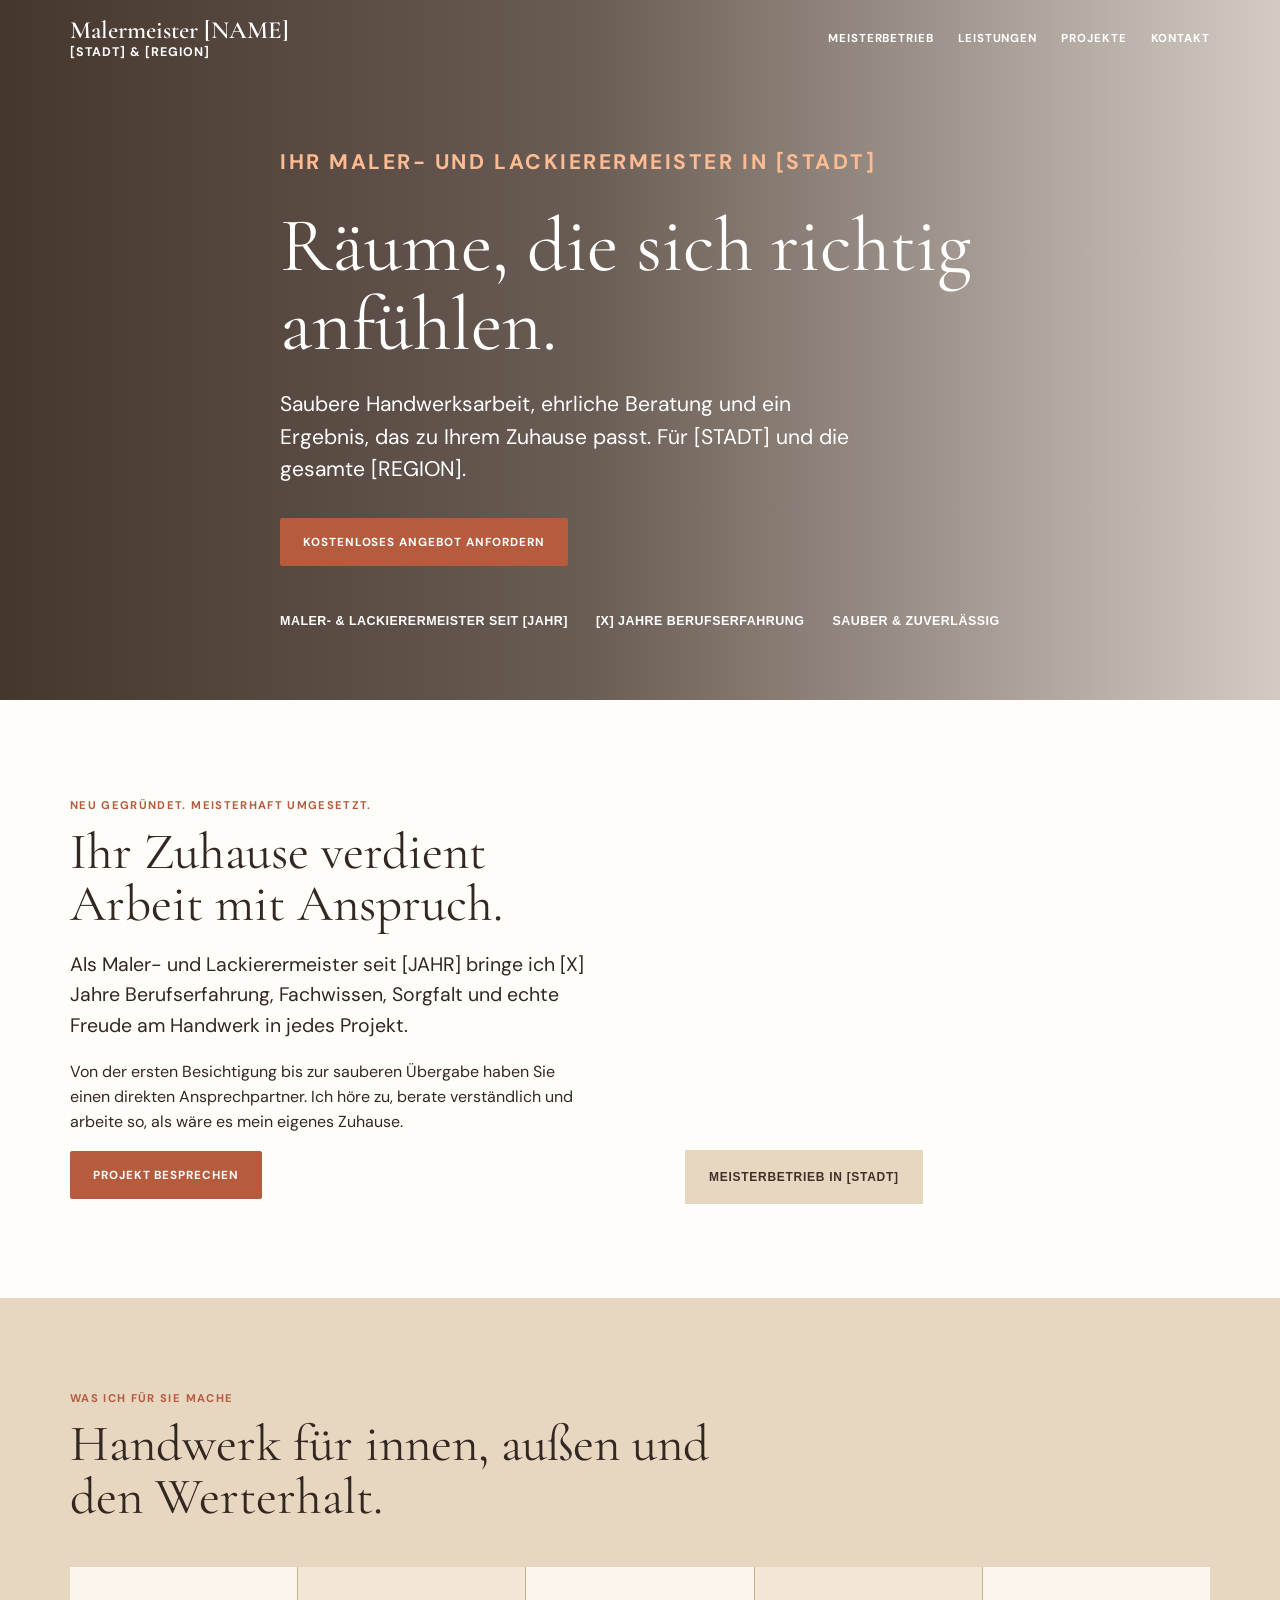
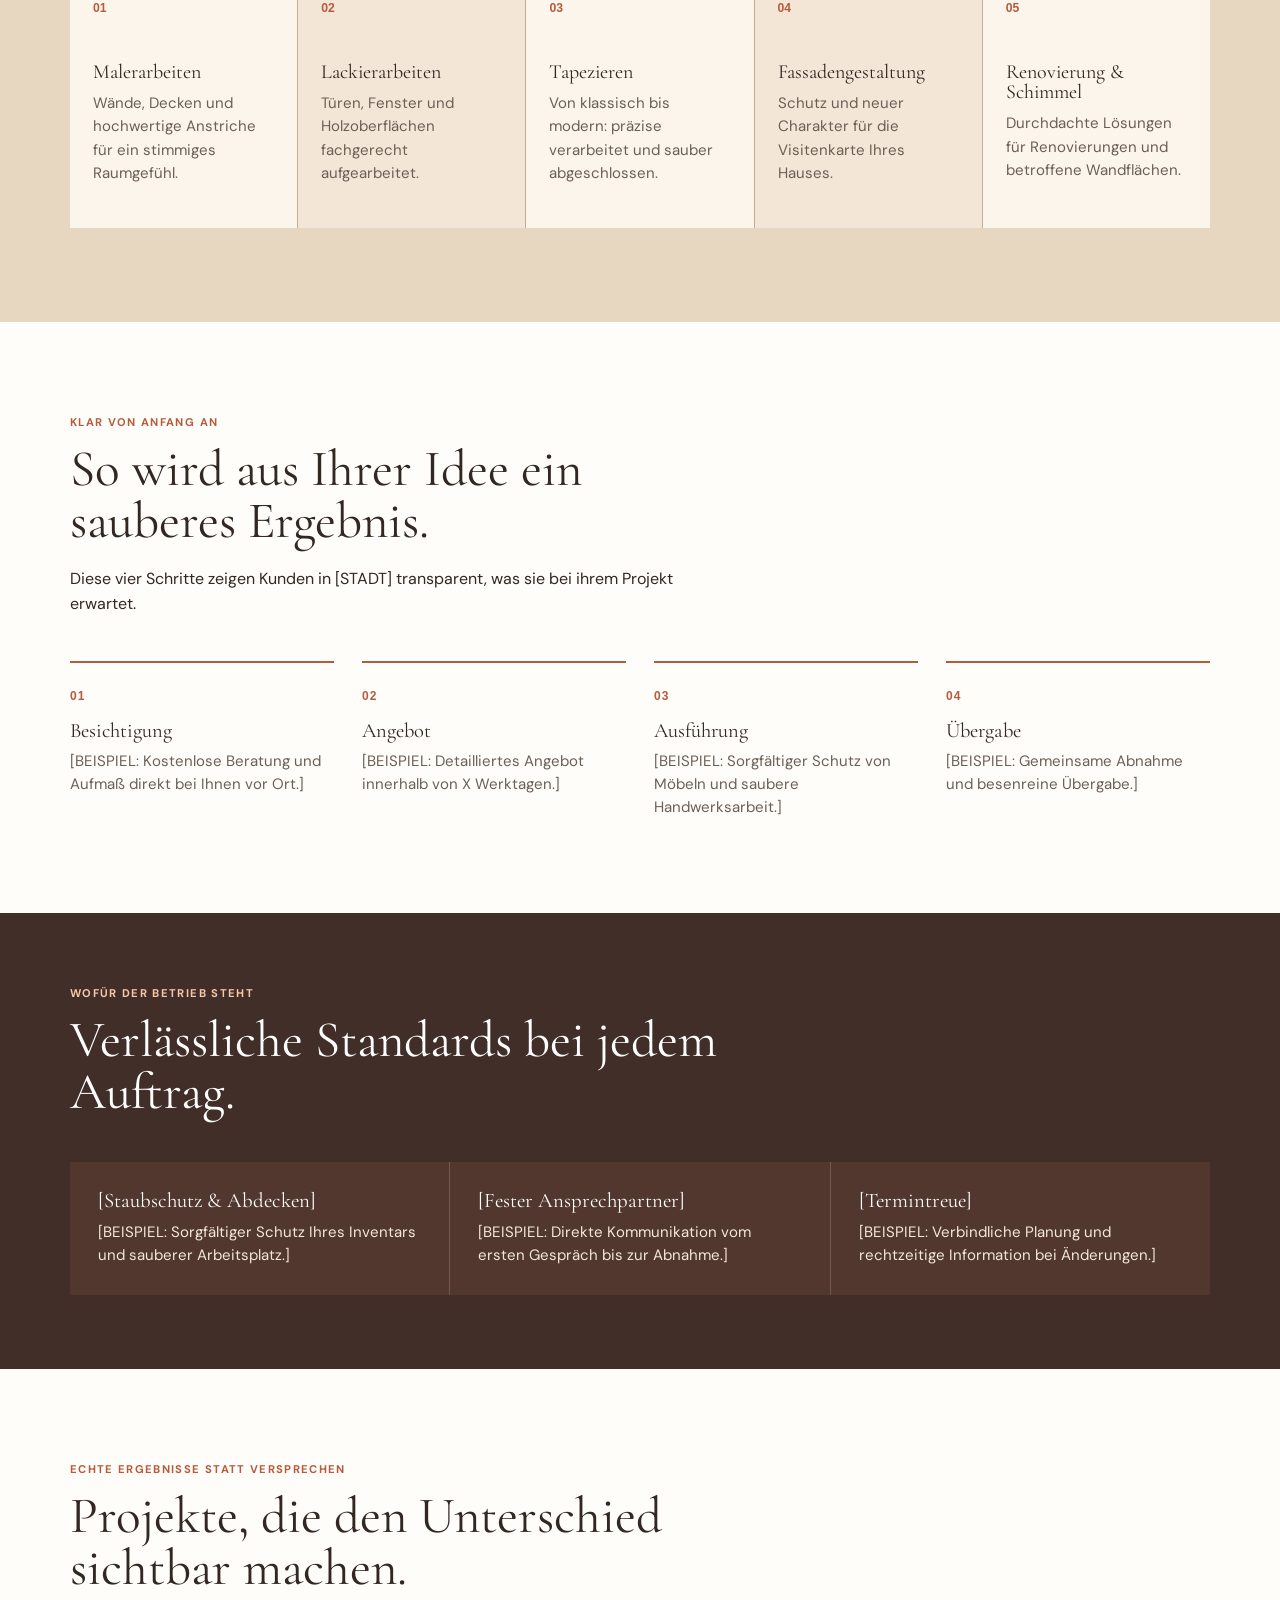
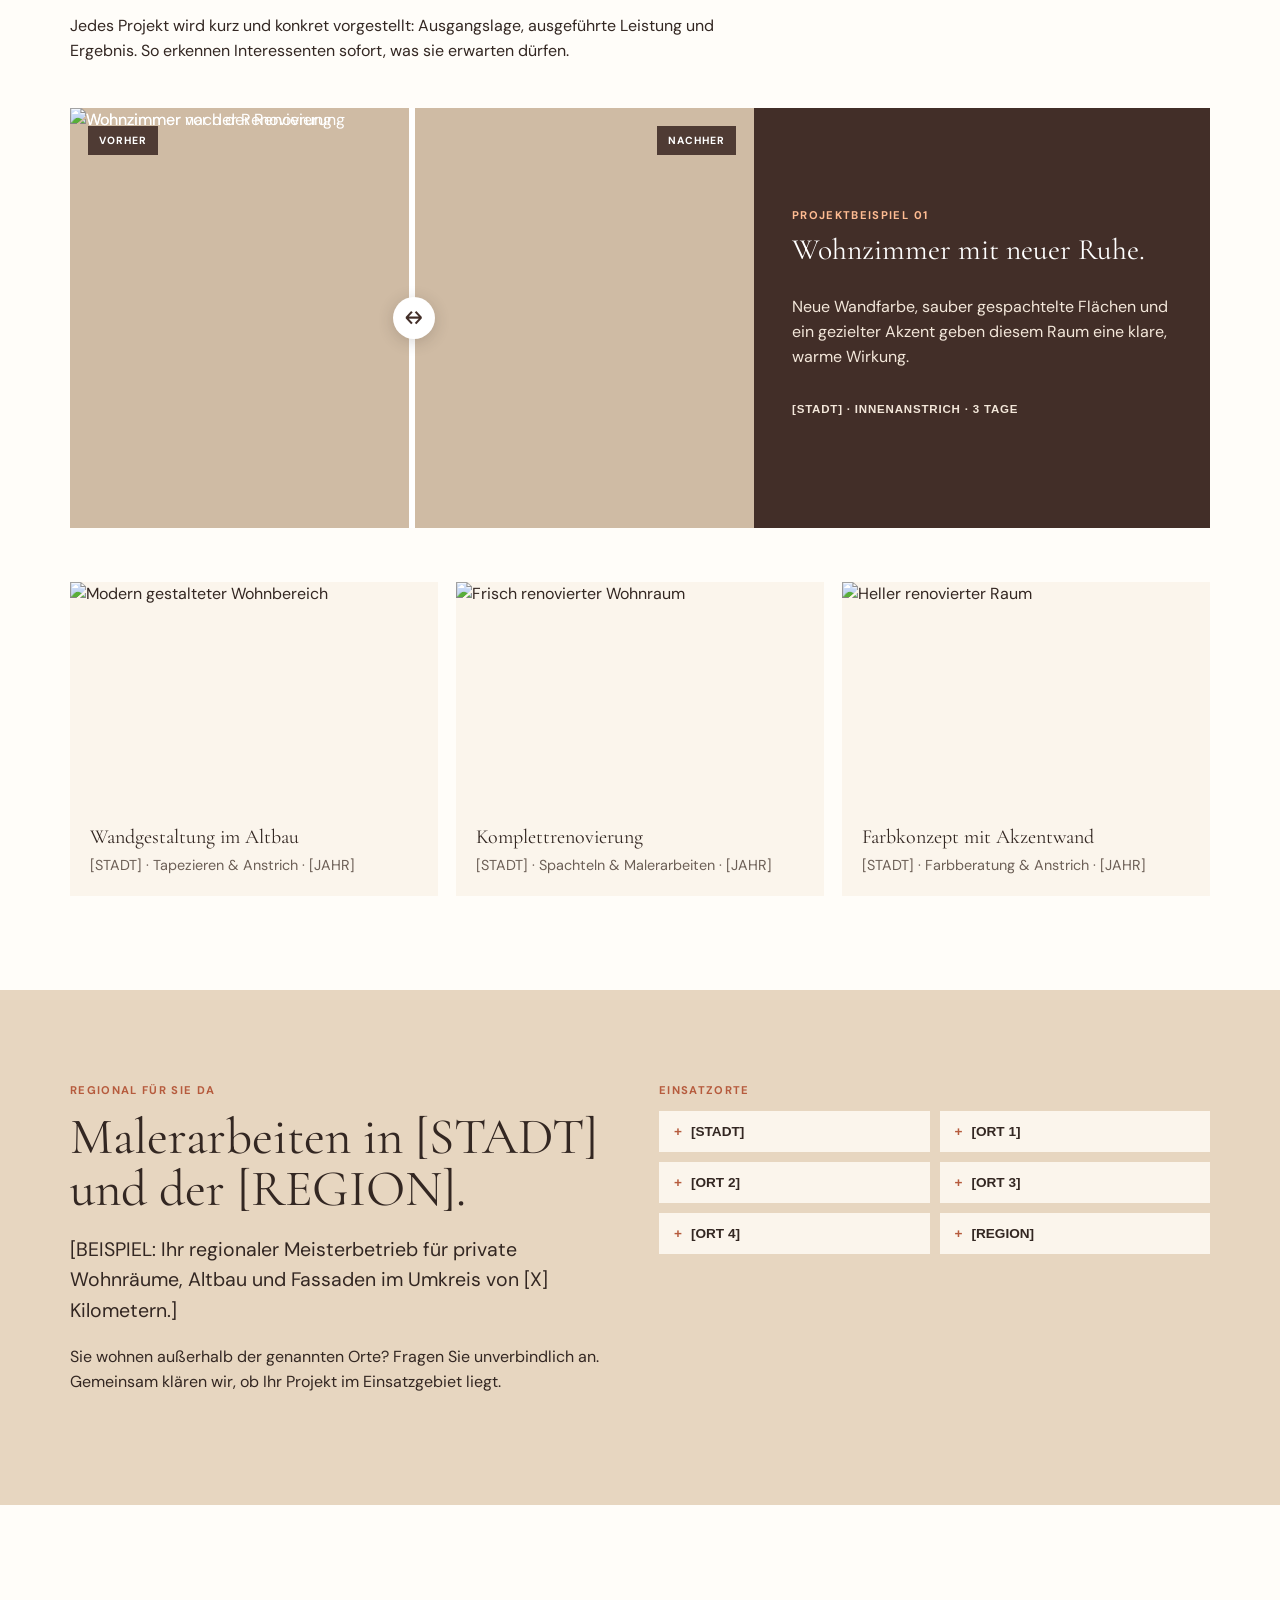
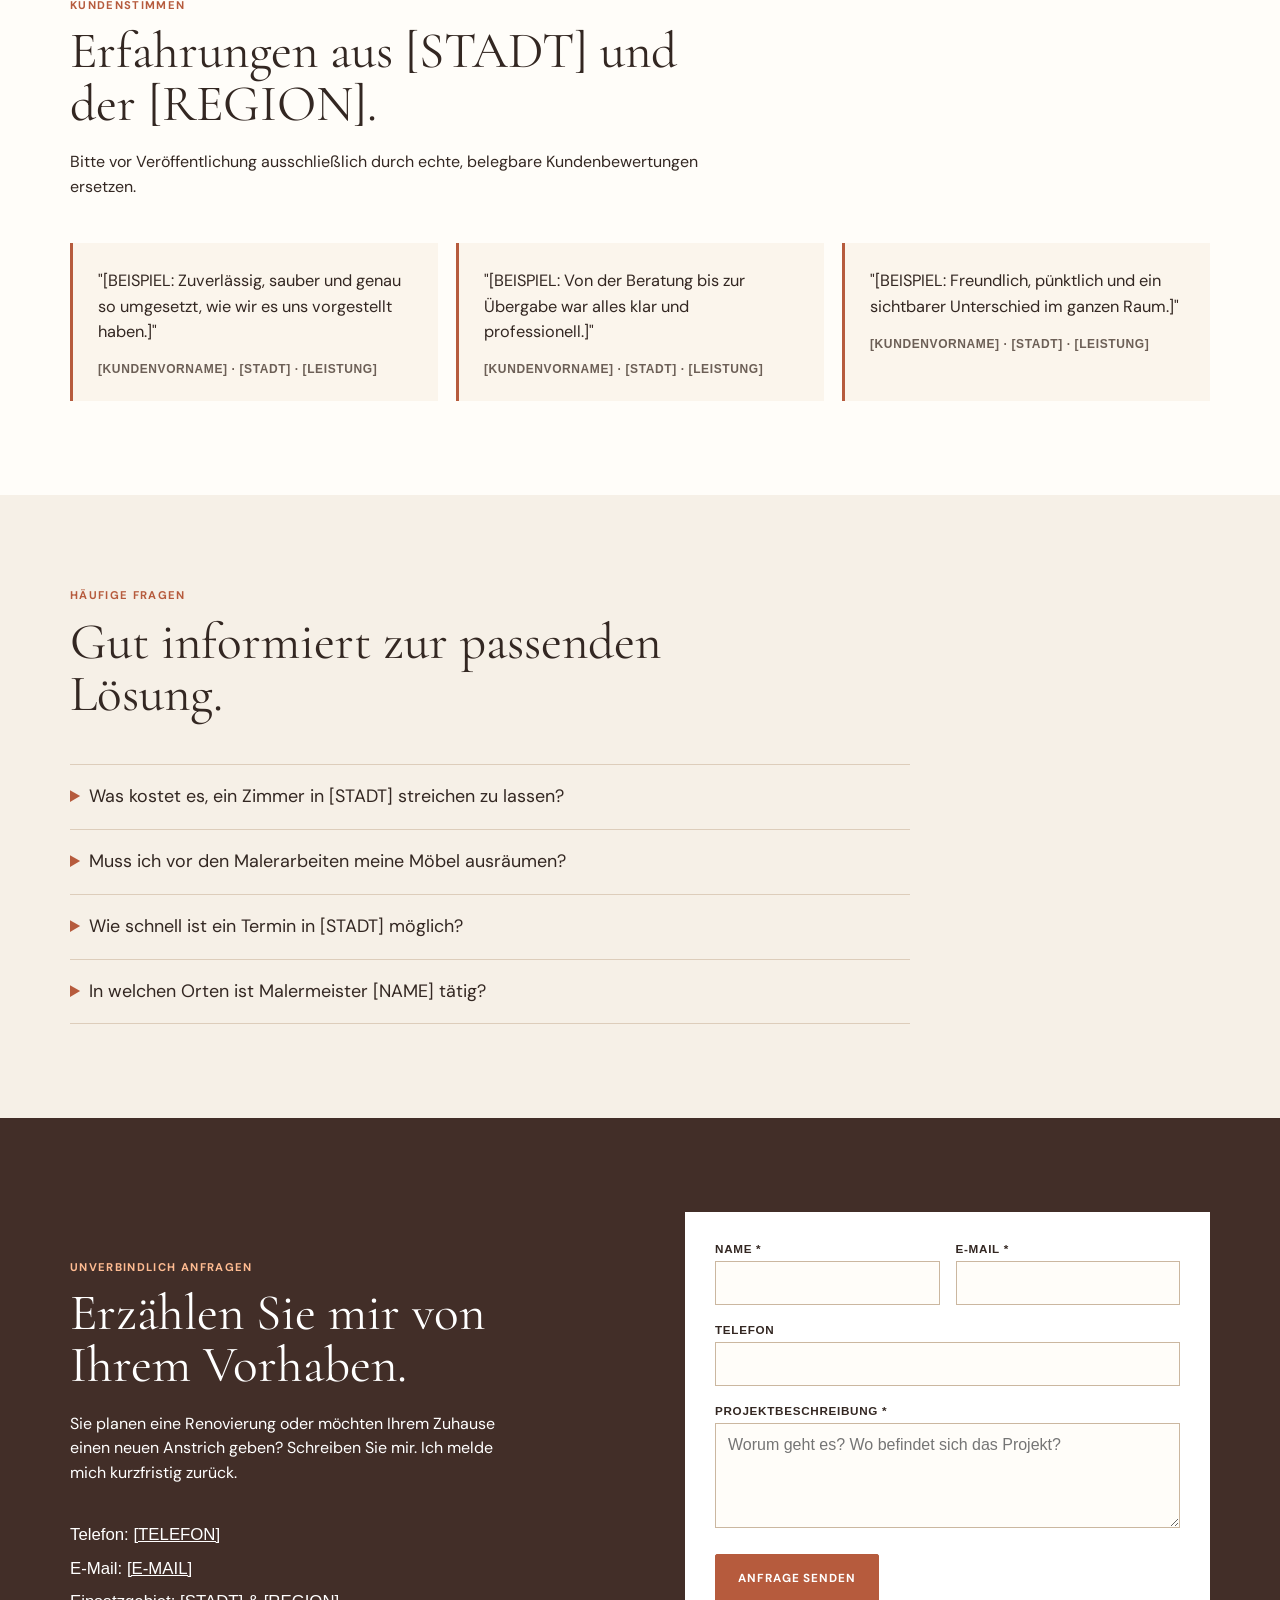
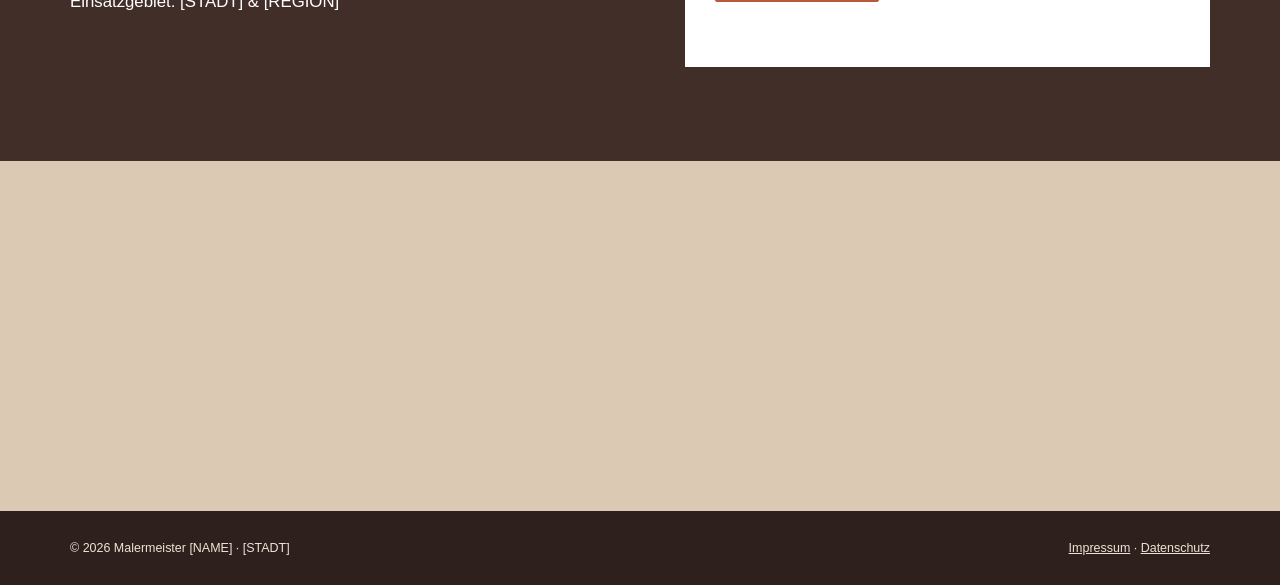
==== commit fd308747: "Modernere Typografie und Vorher Nachher Vergleich" ====
--- a/index.html
+++ b/index.html
@@ -13,6 +13,9 @@
   <meta property="og:description" content="Meisterhafte Maler- und Lackierarbeiten in [STADT] und [REGION]. Kostenloses Angebot anfordern.">
   <meta property="og:image" content="https://images.unsplash.com/photo-1562259949-a4aa6b2c2d4e?auto=format&fit=crop&w=1200&q=85">
   <meta property="og:url" content="https://www.deine-domain.de/">
+  <link rel="preconnect" href="https://fonts.googleapis.com">
+  <link rel="preconnect" href="https://fonts.gstatic.com" crossorigin>
+  <link href="https://fonts.googleapis.com/css2?family=Cormorant+Garamond:opsz,wght@10..90,500;10..90,600&family=DM+Sans:opsz,wght@9..40,400;9..40,500;9..40,600;9..40,700&display=swap" rel="stylesheet">
   <script type="application/ld+json">
   {
     "@context": "https://schema.org",
@@ -53,22 +56,22 @@
     :root { --ink:#332722; --blue:#422e28; --aqua:#e7d6c0; --paper:#f6f0e7; --white:#fffdf9; --accent:#b65b3d; --muted:#6c5f56; --line:#ddcdbb; }
     * { box-sizing:border-box; }
     html { scroll-behavior:smooth; }
-    body { margin:0; font-family:Georgia, "Times New Roman", serif; color:var(--ink); background:var(--paper); line-height:1.55; }
-    h1,h2,h3,p { margin-top:0; } h1,h2,h3 { line-height:1.08; letter-spacing:0; }
+    body { margin:0; font-family:"DM Sans", Arial, sans-serif; color:var(--ink); background:var(--paper); line-height:1.55; }
+    h1,h2,h3,p { margin-top:0; } h1,h2,h3 { font-family:"Cormorant Garamond", Georgia, serif; line-height:1.02; letter-spacing:0; }
     a { color:inherit; }
     .wrap { width:min(1140px, calc(100% - 40px)); margin:auto; }
-    .eyebrow { margin-bottom:13px; color:var(--accent); font:700 .74rem/1.2 Arial,sans-serif; letter-spacing:.12em; text-transform:uppercase; }
+    .eyebrow { margin-bottom:13px; color:var(--accent); font:700 .7rem/1.2 "DM Sans",Arial,sans-serif; letter-spacing:.12em; text-transform:uppercase; }
     .site-header { position:absolute; z-index:5; width:100%; color:white; }
     .nav { min-height:76px; display:flex; align-items:center; justify-content:space-between; gap:20px; }
-    .brand { text-decoration:none; font-family:Arial,sans-serif; font-size:.82rem; font-weight:700; letter-spacing:.08em; text-transform:uppercase; line-height:1.2; }
-    .brand strong { display:block; font-size:1.15rem; letter-spacing:0; }
-    .nav-links { display:flex; align-items:center; gap:24px; font:700 .76rem Arial,sans-serif; letter-spacing:.06em; text-transform:uppercase; }
+    .brand { text-decoration:none; font-family:"DM Sans",Arial,sans-serif; font-size:.78rem; font-weight:700; letter-spacing:.08em; text-transform:uppercase; line-height:1.2; }
+    .brand strong { display:block; font-family:"Cormorant Garamond",Georgia,serif; font-size:1.55rem; font-weight:600; letter-spacing:0; text-transform:none; }
+    .nav-links { display:flex; align-items:center; gap:24px; font:700 .72rem "DM Sans",Arial,sans-serif; letter-spacing:.08em; text-transform:uppercase; }
     .nav-links a { text-decoration:none; } .nav-links a:hover { color:#f2c8aa; }
     .menu-toggle { display:none; border:0; color:white; background:transparent; font-size:1.55rem; cursor:pointer; }
     .hero { min-height:700px; padding:148px 0 70px; color:white; background:linear-gradient(90deg,rgba(54,38,30,.92) 0%,rgba(54,38,30,.73) 46%,rgba(54,38,30,.18) 100%),url('https://images.unsplash.com/photo-1562259949-a4aa6b2c2d4e?auto=format&fit=crop&w=1800&q=85') center/cover; display:flex; align-items:center; }
     .hero-content { max-width:720px; } .hero h1 { margin-bottom:24px; font-size:clamp(2.8rem,6vw,5.3rem); font-weight:400; }
     .hero p { max-width:600px; margin-bottom:32px; font-size:clamp(1.08rem,2vw,1.32rem); }
-    .button { display:inline-block; padding:15px 22px; border:1px solid var(--accent); border-radius:2px; background:var(--accent); color:white; font:700 .77rem Arial,sans-serif; letter-spacing:.07em; text-decoration:none; text-transform:uppercase; transition:background .2s, transform .2s; }
+    .button { display:inline-block; padding:15px 22px; border:1px solid var(--accent); border-radius:2px; background:var(--accent); color:white; font:700 .73rem "DM Sans",Arial,sans-serif; letter-spacing:.08em; text-decoration:none; text-transform:uppercase; transition:background .2s, transform .2s; }
     .button:hover { background:#91442e; transform:translateY(-2px); } .button.light { border-color:white; background:white; color:var(--blue); }
     .trust { display:flex; flex-wrap:wrap; gap:15px 28px; margin-top:48px; font:700 .78rem Arial,sans-serif; letter-spacing:.04em; text-transform:uppercase; }
     section { padding:94px 0; } .intro { background:var(--white); }
@@ -82,9 +85,9 @@
     .service-num { color:var(--accent); font:700 .76rem Arial,sans-serif; } .service h3 { margin:42px 0 10px; font-size:1.25rem; font-weight:400; } .service p { color:var(--muted); font-size:.94rem; }
     .gallery { background:var(--white); } .before-after { display:grid; grid-template-columns:1.2fr .8fr; margin-bottom:54px; background:var(--blue); color:white; }
     .comparison { position:relative; min-height:420px; overflow:hidden; background:#cfbba4; } .comparison img { position:absolute; width:100%; height:100%; object-fit:cover; inset:0; }
-    .comparison .after { width:50%; overflow:hidden; border-right:3px solid white; } .comparison .after img { width:100%; max-width:none; }
-    .comparison-label { position:absolute; top:18px; padding:8px 11px; background:rgba(66,46,40,.9); color:white; font:700 .68rem Arial,sans-serif; letter-spacing:.08em; text-transform:uppercase; } .before-label { left:18px; } .after-label { right:18px; }
-    .comparison input { position:absolute; z-index:2; width:100%; height:100%; margin:0; cursor:ew-resize; opacity:0; } .comparison-handle { position:absolute; z-index:1; top:0; bottom:0; left:50%; width:3px; background:white; pointer-events:none; } .comparison-handle::after { content:'↔'; position:absolute; top:50%; left:50%; display:grid; width:38px; height:38px; place-items:center; border-radius:50%; background:white; color:var(--blue); font:700 1.1rem Arial,sans-serif; transform:translate(-50%,-50%); }
+    .comparison .after { width:50%; height:100%; overflow:hidden; border-right:3px solid white; } .comparison .after img { width:100%; max-width:none; }
+    .comparison-label { position:absolute; top:18px; padding:8px 11px; background:rgba(66,46,40,.9); color:white; font:700 .65rem "DM Sans",Arial,sans-serif; letter-spacing:.1em; text-transform:uppercase; } .before-label { left:18px; } .after-label { right:18px; }
+    .comparison input { position:absolute; z-index:2; width:100%; height:100%; margin:0; cursor:ew-resize; opacity:0; } .comparison-handle { position:absolute; z-index:1; top:0; bottom:0; left:50%; width:3px; background:white; pointer-events:none; } .comparison-handle::after { content:'↔'; position:absolute; top:50%; left:50%; display:grid; width:42px; height:42px; place-items:center; border-radius:50%; background:white; color:var(--blue); font:700 1.15rem "DM Sans",Arial,sans-serif; transform:translate(-50%,-50%); box-shadow:0 3px 16px rgba(51,39,34,.2); }
     .comparison-copy { padding:45px 38px; display:flex; flex-direction:column; justify-content:center; } .comparison-copy h3 { font-size:1.85rem; font-weight:400; } .comparison-copy p { color:#f3e7da; } .project-meta { margin-top:17px; color:#f2c8aa; font:700 .72rem Arial,sans-serif; letter-spacing:.07em; text-transform:uppercase; }
     .portfolio-grid { display:grid; grid-template-columns:repeat(3,1fr); gap:18px; } .project { margin:0; background:#fbf5ec; } .project img { display:block; width:100%; height:225px; object-fit:cover; transition:transform .35s; } .project-image { overflow:hidden; } .project:hover img { transform:scale(1.04); } .project figcaption { padding:20px; } .project h3 { margin-bottom:7px; font-size:1.25rem; font-weight:400; } .project p { margin:0; color:var(--muted); font-size:.9rem; }
     .process { background:var(--white); } .process-grid { display:grid; grid-template-columns:repeat(4,1fr); gap:28px; } .process-step { border-top:2px solid var(--accent); padding-top:20px; } .process-step span { color:var(--accent); font:700 .75rem Arial,sans-serif; letter-spacing:.08em; } .process-step h3 { margin:13px 0 8px; font-size:1.28rem; font-weight:400; } .process-step p { margin:0; color:var(--muted); font-size:.94rem; }
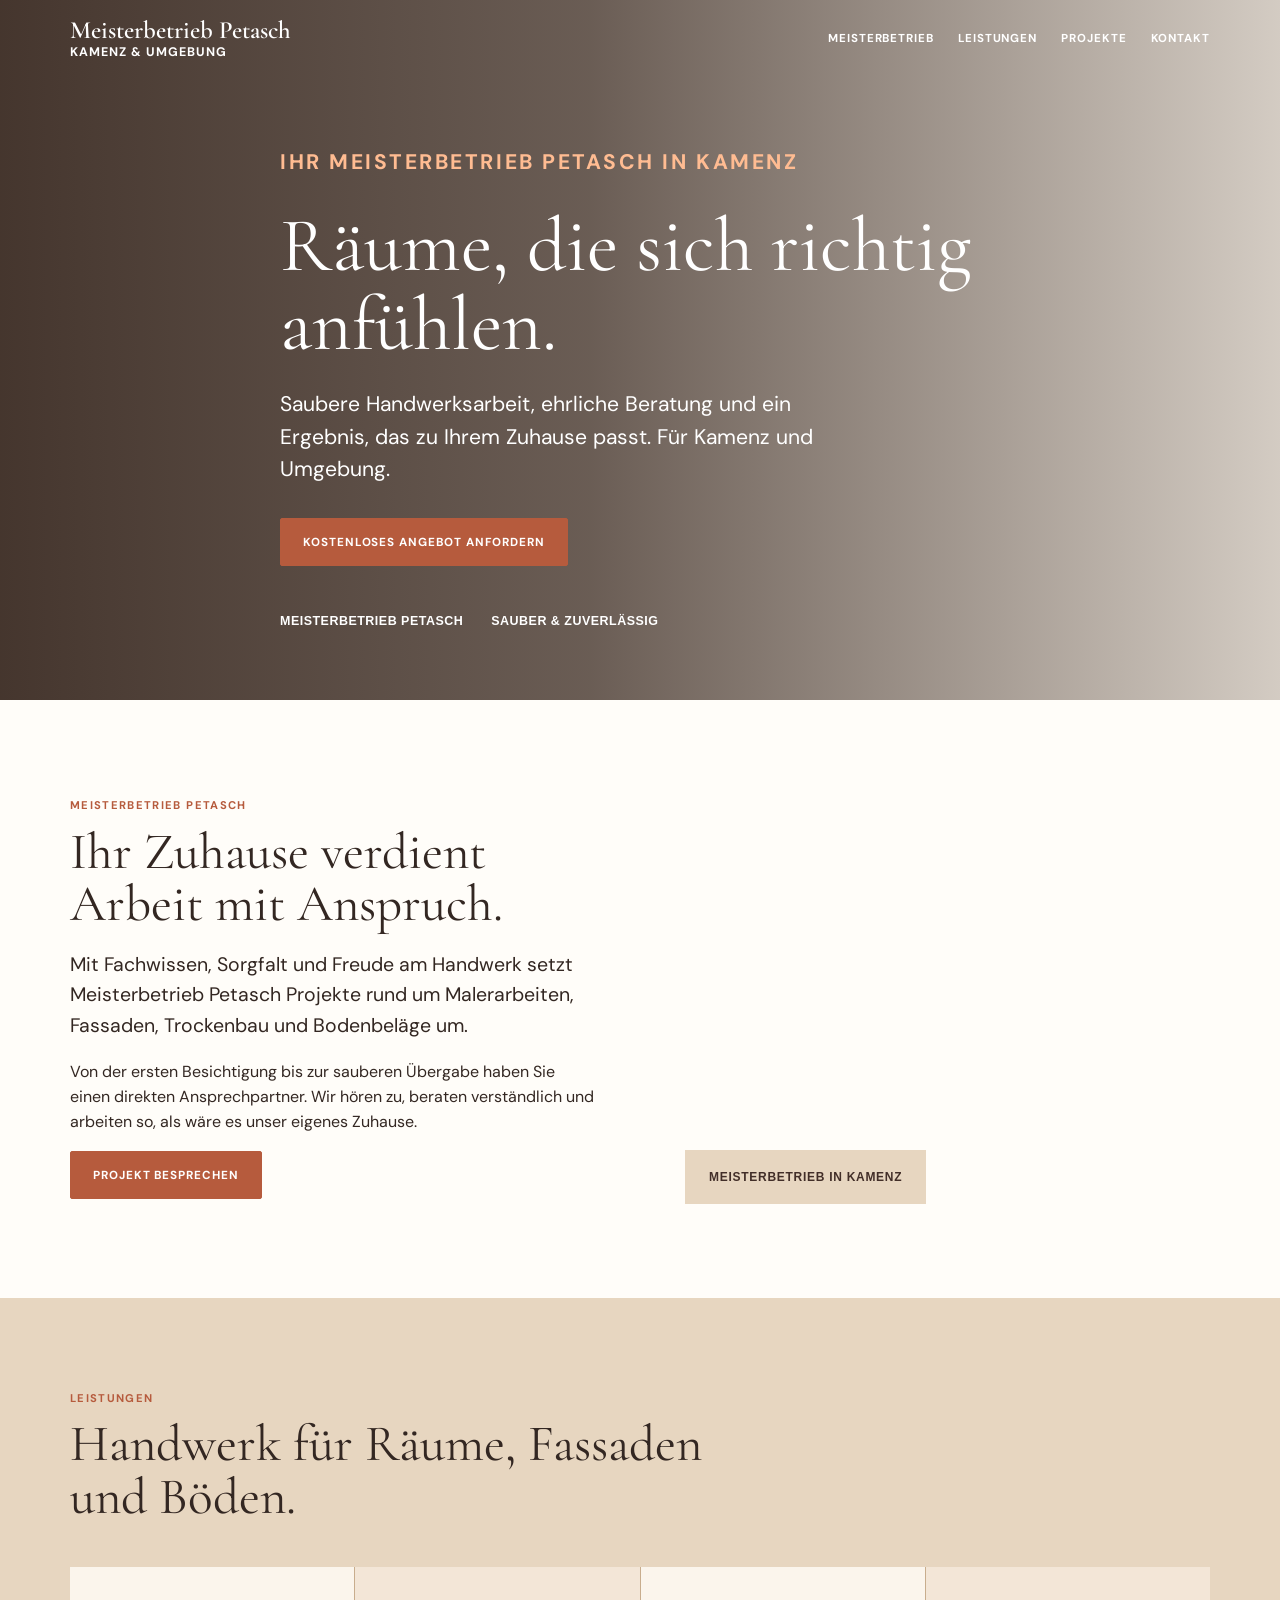
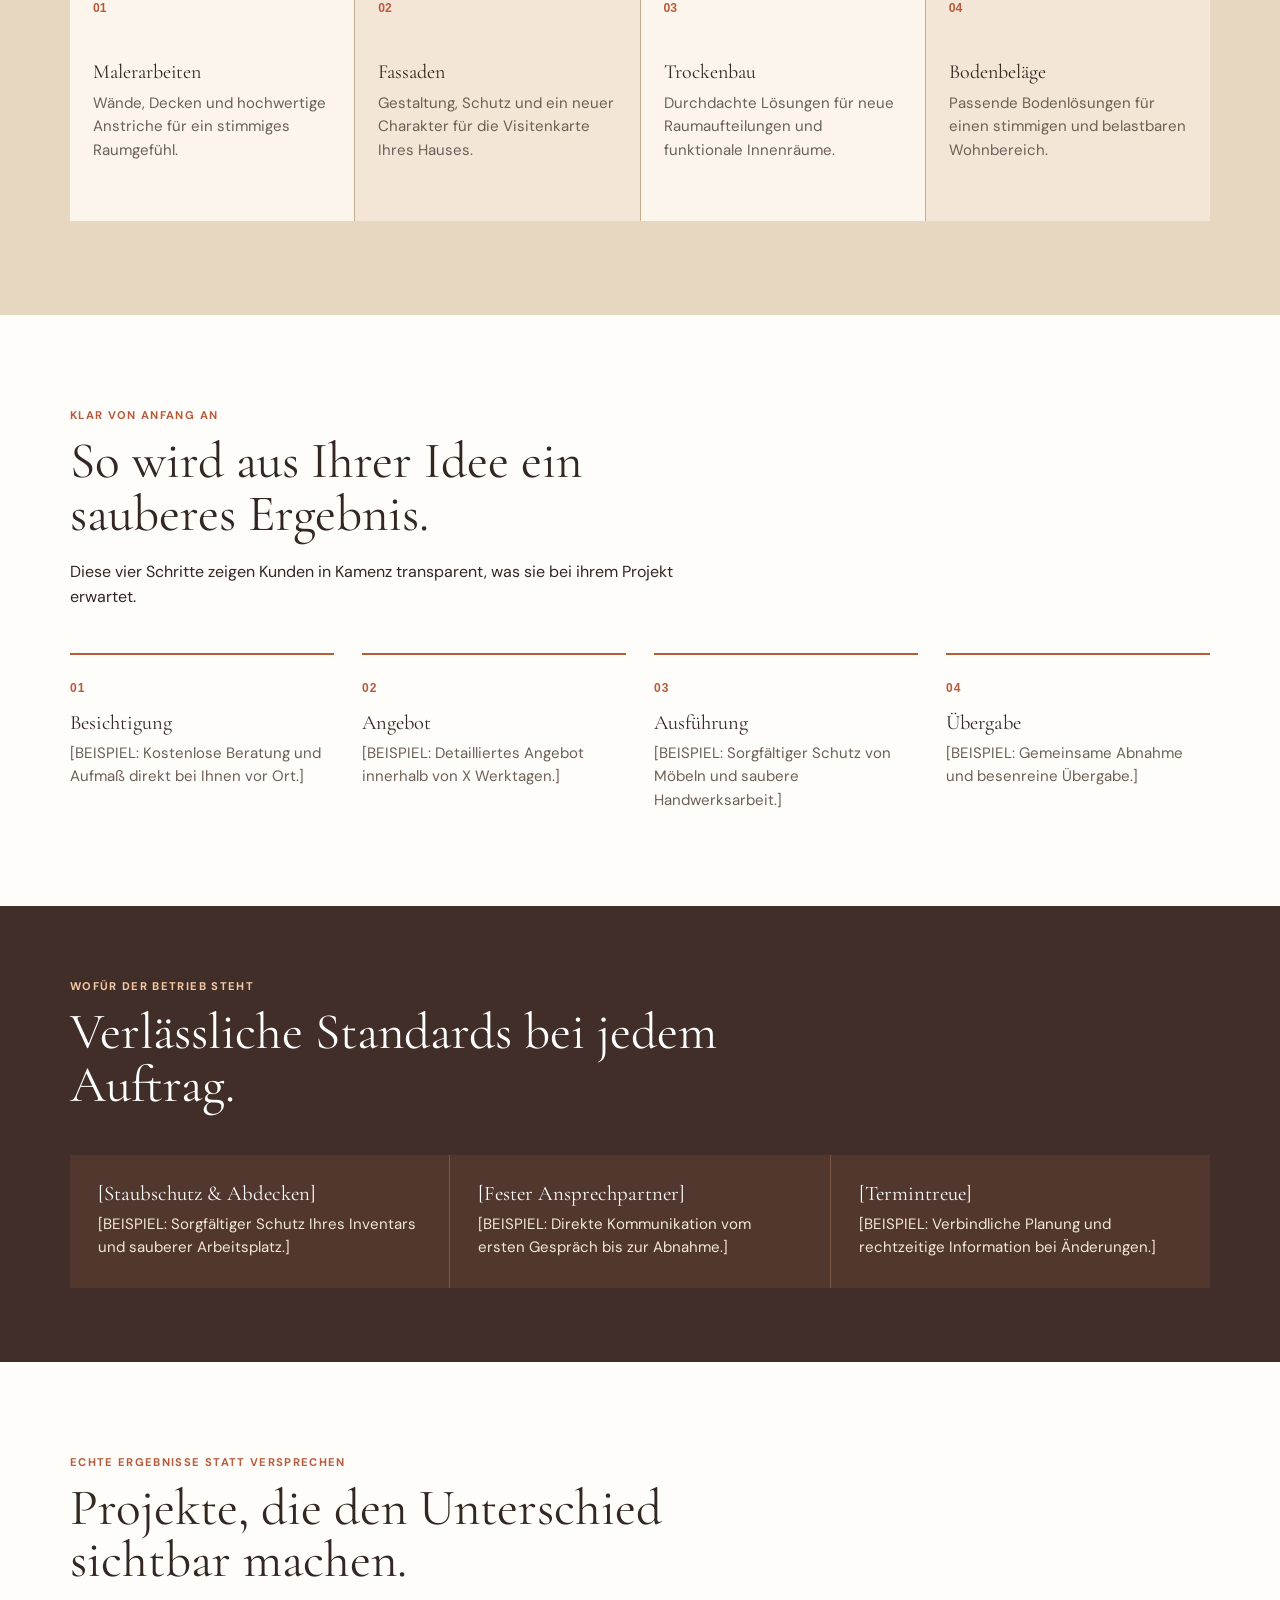
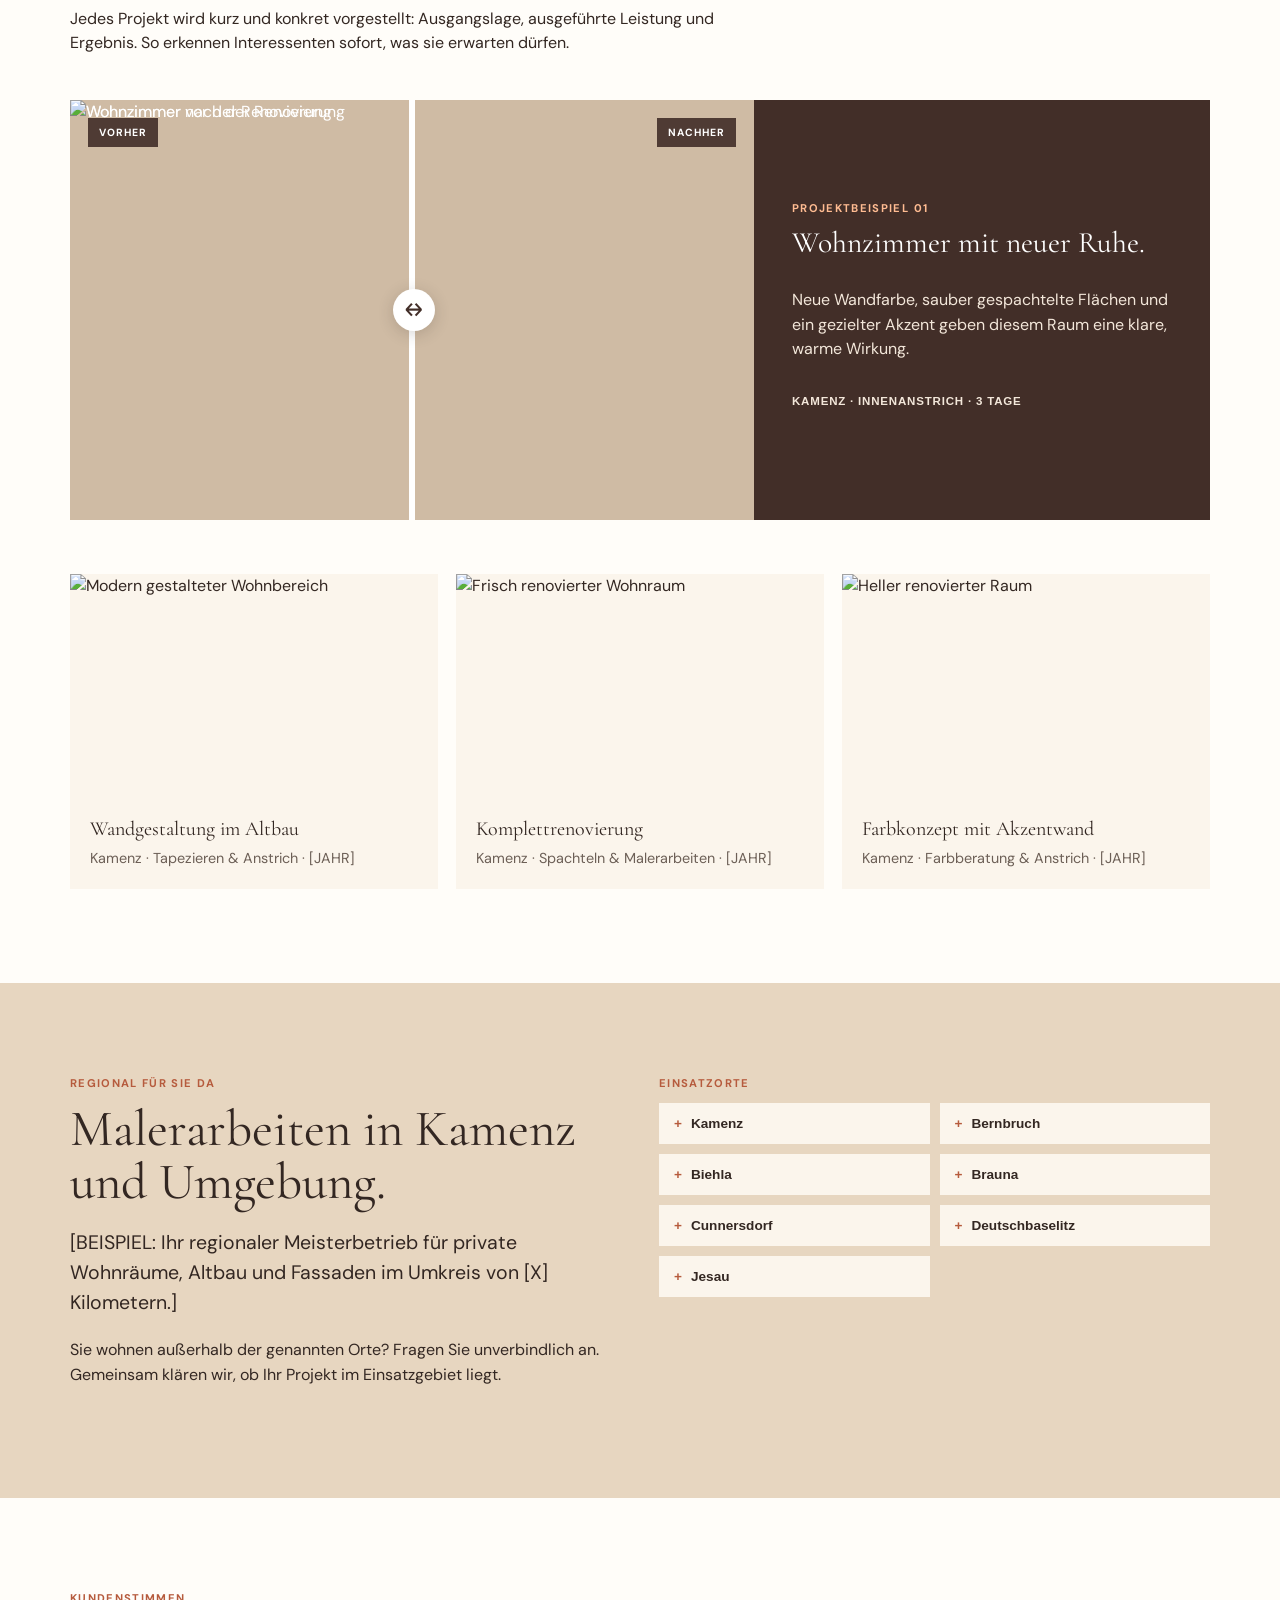
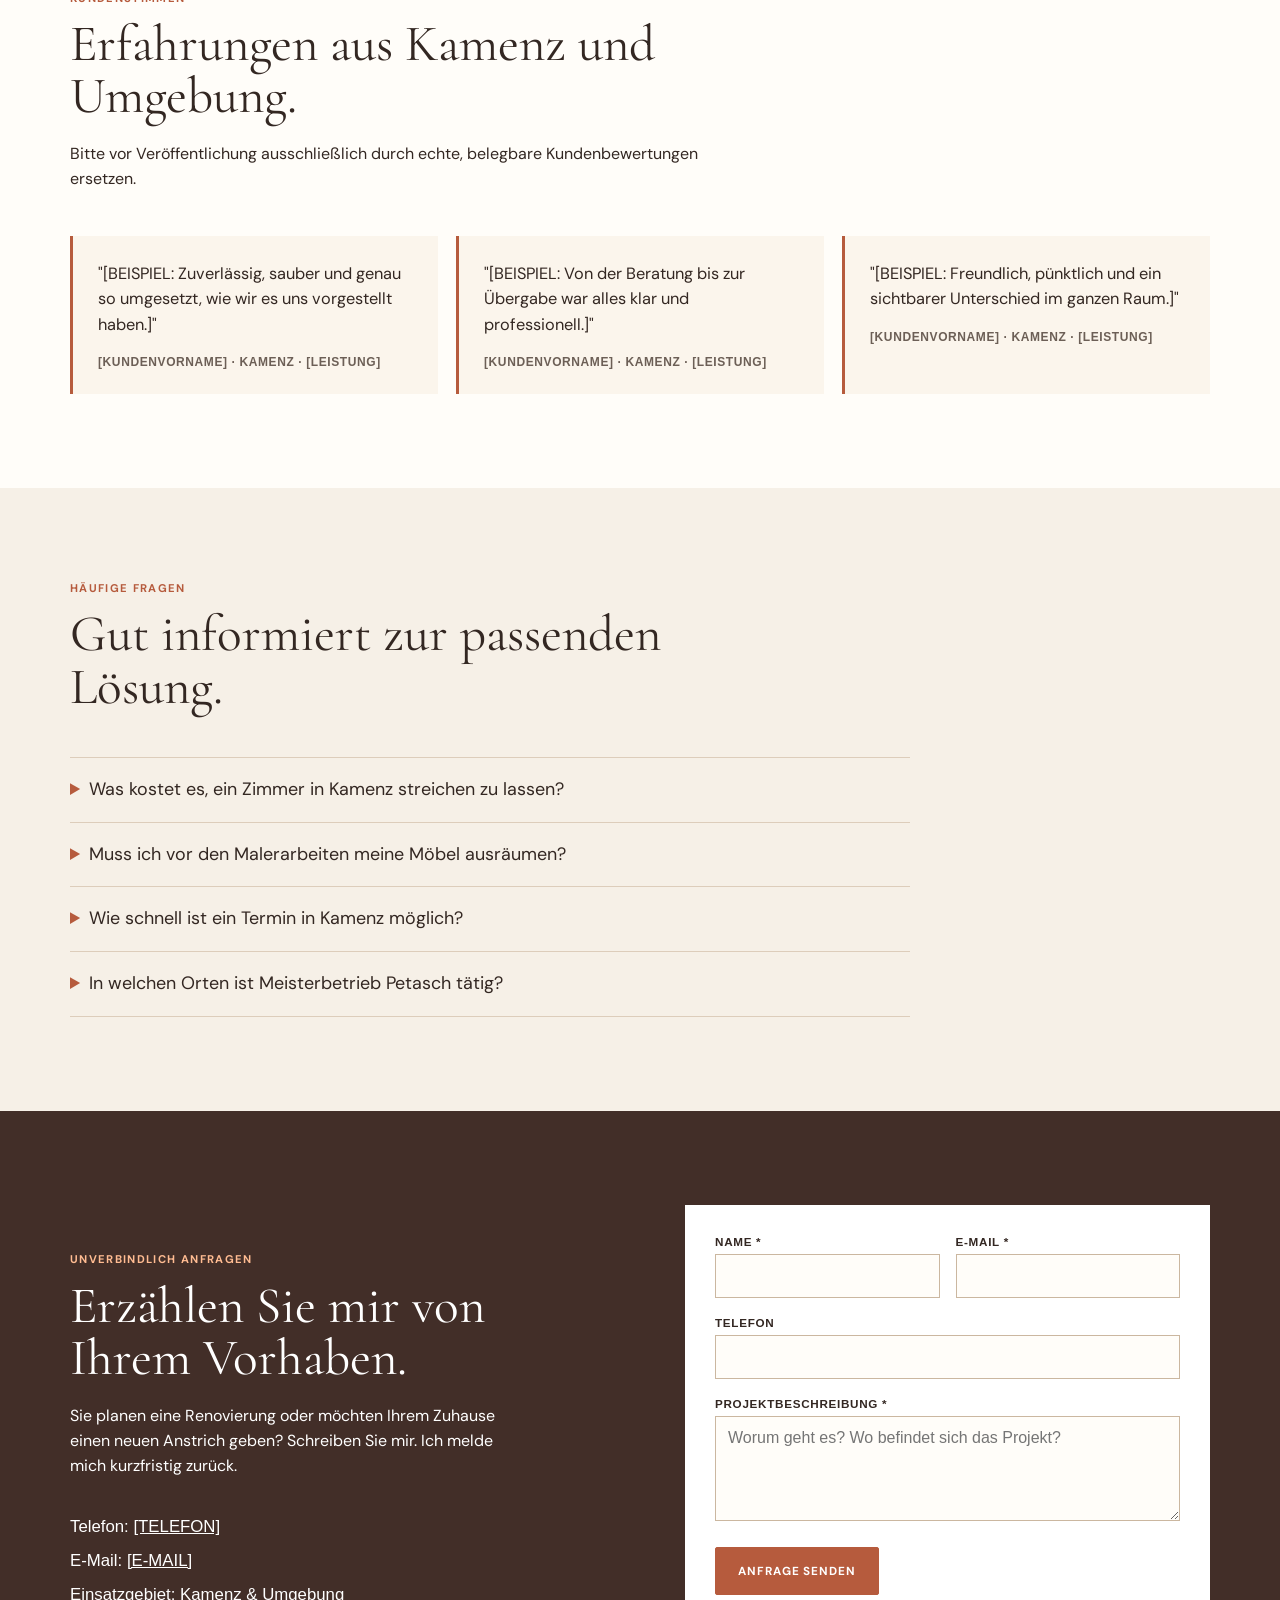
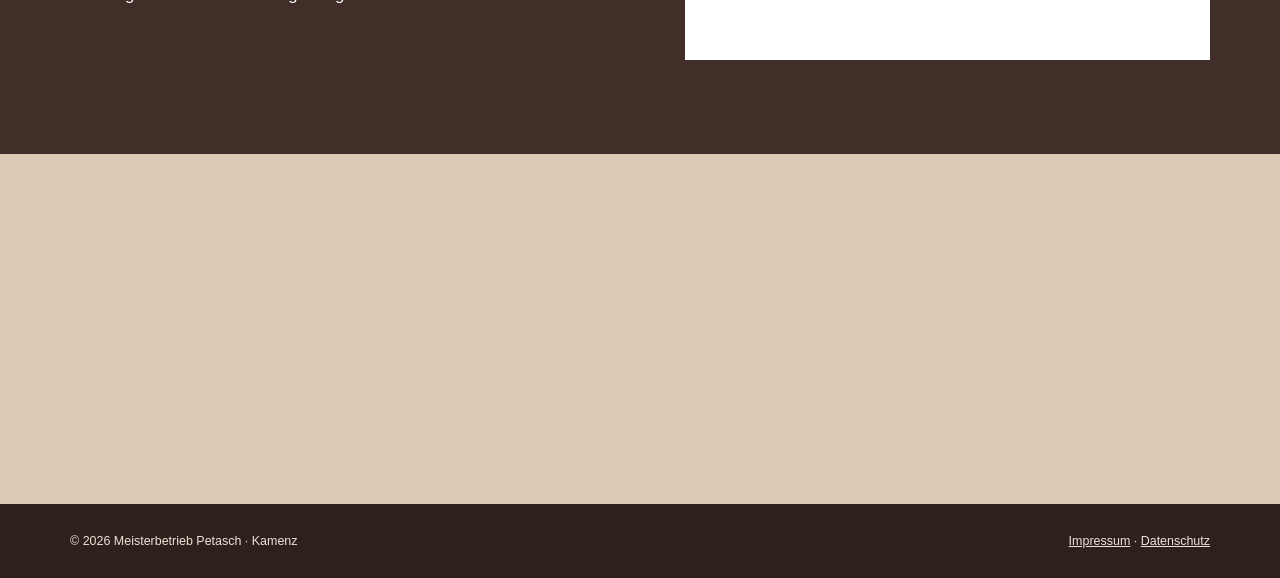
==== commit f21ed321: "Update Meisterbetrieb Petasch website" ====
--- a/index.html
+++ b/index.html
@@ -3,14 +3,15 @@
 <head>
   <meta charset="utf-8">
   <meta name="viewport" content="width=device-width, initial-scale=1">
-  <meta name="description" content="Malermeister [NAME] - hochwertige Maler-, Lackier- und Renovierungsarbeiten in [STADT] und [REGION]. Jetzt kostenloses Angebot anfordern.">
+  <meta name="description" content="Meisterbetrieb Petasch - Malerarbeiten, Fassaden, Trockenbau und Bodenbeläge in Kamenz und Umgebung. Jetzt kostenloses Angebot anfordern.">
   <meta name="robots" content="index, follow">
-  <meta name="theme-color" content="#163f5a">
-  <title>Malermeister [NAME] in [STADT] | Maler & Lackierer</title>
+  <meta name="theme-color" content="#422e28">
+  <link rel="icon" href="assets/images/favicon.png" type="image/png">
+  <title>Meisterbetrieb Petasch | Handwerk in Kamenz</title>
   <meta property="og:type" content="website">
   <meta property="og:locale" content="de_DE">
-  <meta property="og:title" content="Malermeister [NAME] | [STADT] & [REGION]">
-  <meta property="og:description" content="Meisterhafte Maler- und Lackierarbeiten in [STADT] und [REGION]. Kostenloses Angebot anfordern.">
+  <meta property="og:title" content="Meisterbetrieb Petasch | Handwerk in Kamenz">
+  <meta property="og:description" content="Malerarbeiten, Fassaden, Trockenbau und Bodenbeläge in Kamenz und Umgebung. Kostenloses Angebot anfordern.">
   <meta property="og:image" content="https://images.unsplash.com/photo-1562259949-a4aa6b2c2d4e?auto=format&fit=crop&w=1200&q=85">
   <meta property="og:url" content="https://www.deine-domain.de/">
   <link rel="preconnect" href="https://fonts.googleapis.com">
@@ -21,8 +22,8 @@
     "@context": "https://schema.org",
     "@type": "LocalBusiness",
     "@id": "https://www.deine-domain.de/#malerbetrieb",
-    "name": "Malermeister [NAME]",
-    "description": "Maler- und Lackierermeister mit [X] Jahren Berufserfahrung für [STADT] und [REGION].",
+    "name": "Meisterbetrieb Petasch",
+    "description": "Malerarbeiten, Fassaden, Trockenbau und Bodenbeläge für Kamenz und Umgebung.",
     "url": "https://www.deine-domain.de/",
     "telephone": "+49 [TELEFON]",
     "email": "[E-MAIL]",
@@ -32,12 +33,12 @@
       "@type": "PostalAddress",
       "streetAddress": "[STRASSE UND HAUSNUMMER]",
       "postalCode": "[PLZ]",
-      "addressLocality": "[STADT]",
+      "addressLocality": "Kamenz",
       "addressCountry": "DE"
     },
-    "areaServed": "[REGION]",
+    "areaServed": "Kamenz und Umgebung",
     "openingHours": "Mo-Fr 08:00-18:00",
-    "knowsAbout": ["Malerarbeiten", "Lackierarbeiten", "Tapezierarbeiten", "Fassadengestaltung", "Schimmelbeseitigung"],
+    "knowsAbout": ["Malerarbeiten", "Fassaden", "Trockenbau", "Bodenbeläge"],
     "sameAs": ["[INSTAGRAM-ODER-FACEBOOK-LINK]"]
   }
   </script>
@@ -46,121 +47,62 @@
     "@context": "https://schema.org",
     "@type": "FAQPage",
     "mainEntity": [
-      {"@type":"Question","name":"Was kostet es, ein Zimmer in [STADT] streichen zu lassen?","acceptedAnswer":{"@type":"Answer","text":"Der Preis richtet sich unter anderem nach Raumgröße, Untergrund, Vorarbeiten und Material. Nach einer kostenlosen Besichtigung erhalten Sie ein transparentes Angebot für Ihr Projekt in [STADT]."}},
+      {"@type":"Question","name":"Was kostet es, ein Zimmer in Kamenz streichen zu lassen?","acceptedAnswer":{"@type":"Answer","text":"Der Preis richtet sich unter anderem nach Raumgröße, Untergrund, Vorarbeiten und Material. Nach einer kostenlosen Besichtigung erhalten Sie ein transparentes Angebot für Ihr Projekt in Kamenz."}},
       {"@type":"Question","name":"Muss ich vor den Malerarbeiten meine Möbel ausräumen?","acceptedAnswer":{"@type":"Answer","text":"[BEISPIEL: Nein. Möbel werden sorgfältig abgedeckt und bei Bedarf verrückt. Bitte ersetzen Sie diesen Beispieltext durch Ihren tatsächlichen Serviceumfang.]"}},
-      {"@type":"Question","name":"In welchen Orten ist Malermeister [NAME] tätig?","acceptedAnswer":{"@type":"Answer","text":"Malermeister [NAME] arbeitet in [STADT], [ORT 1], [ORT 2], [ORT 3] und der gesamten [REGION] im Umkreis von [X] Kilometern."}}
+      {"@type":"Question","name":"In welchen Orten ist Meisterbetrieb Petasch tätig?","acceptedAnswer":{"@type":"Answer","text":"Meisterbetrieb Petasch arbeitet in Kamenz und Umgebung."}}
     ]
   }
   </script>
-  <style>
-    :root { --ink:#332722; --blue:#422e28; --aqua:#e7d6c0; --paper:#f6f0e7; --white:#fffdf9; --accent:#b65b3d; --muted:#6c5f56; --line:#ddcdbb; }
-    * { box-sizing:border-box; }
-    html { scroll-behavior:smooth; }
-    body { margin:0; font-family:"DM Sans", Arial, sans-serif; color:var(--ink); background:var(--paper); line-height:1.55; }
-    h1,h2,h3,p { margin-top:0; } h1,h2,h3 { font-family:"Cormorant Garamond", Georgia, serif; line-height:1.02; letter-spacing:0; }
-    a { color:inherit; }
-    .wrap { width:min(1140px, calc(100% - 40px)); margin:auto; }
-    .eyebrow { margin-bottom:13px; color:var(--accent); font:700 .7rem/1.2 "DM Sans",Arial,sans-serif; letter-spacing:.12em; text-transform:uppercase; }
-    .site-header { position:absolute; z-index:5; width:100%; color:white; }
-    .nav { min-height:76px; display:flex; align-items:center; justify-content:space-between; gap:20px; }
-    .brand { text-decoration:none; font-family:"DM Sans",Arial,sans-serif; font-size:.78rem; font-weight:700; letter-spacing:.08em; text-transform:uppercase; line-height:1.2; }
-    .brand strong { display:block; font-family:"Cormorant Garamond",Georgia,serif; font-size:1.55rem; font-weight:600; letter-spacing:0; text-transform:none; }
-    .nav-links { display:flex; align-items:center; gap:24px; font:700 .72rem "DM Sans",Arial,sans-serif; letter-spacing:.08em; text-transform:uppercase; }
-    .nav-links a { text-decoration:none; } .nav-links a:hover { color:#f2c8aa; }
-    .menu-toggle { display:none; border:0; color:white; background:transparent; font-size:1.55rem; cursor:pointer; }
-    .hero { min-height:700px; padding:148px 0 70px; color:white; background:linear-gradient(90deg,rgba(54,38,30,.92) 0%,rgba(54,38,30,.73) 46%,rgba(54,38,30,.18) 100%),url('https://images.unsplash.com/photo-1562259949-a4aa6b2c2d4e?auto=format&fit=crop&w=1800&q=85') center/cover; display:flex; align-items:center; }
-    .hero-content { max-width:720px; } .hero h1 { margin-bottom:24px; font-size:clamp(2.8rem,6vw,5.3rem); font-weight:400; }
-    .hero p { max-width:600px; margin-bottom:32px; font-size:clamp(1.08rem,2vw,1.32rem); }
-    .button { display:inline-block; padding:15px 22px; border:1px solid var(--accent); border-radius:2px; background:var(--accent); color:white; font:700 .73rem "DM Sans",Arial,sans-serif; letter-spacing:.08em; text-decoration:none; text-transform:uppercase; transition:background .2s, transform .2s; }
-    .button:hover { background:#91442e; transform:translateY(-2px); } .button.light { border-color:white; background:white; color:var(--blue); }
-    .trust { display:flex; flex-wrap:wrap; gap:15px 28px; margin-top:48px; font:700 .78rem Arial,sans-serif; letter-spacing:.04em; text-transform:uppercase; }
-    section { padding:94px 0; } .intro { background:var(--white); }
-    .intro-grid,.contact-grid { display:grid; grid-template-columns:1fr 1fr; gap:90px; align-items:center; }
-    h2 { margin-bottom:20px; font-size:clamp(2rem,4vw,3.3rem); font-weight:400; } .lead { font-size:1.22rem; }
-    .portrait { min-height:410px; background:url('https://images.unsplash.com/photo-1540575467063-178a50c2df87?auto=format&fit=crop&w=900&q=85') center/cover; position:relative; }
-    .portrait-note { position:absolute; bottom:0; left:0; padding:20px 24px; background:var(--aqua); color:var(--blue); font:700 .75rem Arial,sans-serif; letter-spacing:.06em; text-transform:uppercase; }
-    .services { background:var(--aqua); } .section-head { max-width:650px; margin-bottom:44px; }
-    .services-grid { display:grid; grid-template-columns:repeat(5,1fr); gap:1px; background:#c8ad8d; }
-    .service { min-height:254px; padding:28px 23px; background:#fbf5ec; } .service:nth-child(even) { background:#f3e6d7; }
-    .service-num { color:var(--accent); font:700 .76rem Arial,sans-serif; } .service h3 { margin:42px 0 10px; font-size:1.25rem; font-weight:400; } .service p { color:var(--muted); font-size:.94rem; }
-    .gallery { background:var(--white); } .before-after { display:grid; grid-template-columns:1.2fr .8fr; margin-bottom:54px; background:var(--blue); color:white; }
-    .comparison { position:relative; min-height:420px; overflow:hidden; background:#cfbba4; } .comparison img { position:absolute; width:100%; height:100%; object-fit:cover; inset:0; }
-    .comparison .after { width:50%; height:100%; overflow:hidden; border-right:3px solid white; } .comparison .after img { width:100%; max-width:none; }
-    .comparison-label { position:absolute; top:18px; padding:8px 11px; background:rgba(66,46,40,.9); color:white; font:700 .65rem "DM Sans",Arial,sans-serif; letter-spacing:.1em; text-transform:uppercase; } .before-label { left:18px; } .after-label { right:18px; }
-    .comparison input { position:absolute; z-index:2; width:100%; height:100%; margin:0; cursor:ew-resize; opacity:0; } .comparison-handle { position:absolute; z-index:1; top:0; bottom:0; left:50%; width:3px; background:white; pointer-events:none; } .comparison-handle::after { content:'↔'; position:absolute; top:50%; left:50%; display:grid; width:42px; height:42px; place-items:center; border-radius:50%; background:white; color:var(--blue); font:700 1.15rem "DM Sans",Arial,sans-serif; transform:translate(-50%,-50%); box-shadow:0 3px 16px rgba(51,39,34,.2); }
-    .comparison-copy { padding:45px 38px; display:flex; flex-direction:column; justify-content:center; } .comparison-copy h3 { font-size:1.85rem; font-weight:400; } .comparison-copy p { color:#f3e7da; } .project-meta { margin-top:17px; color:#f2c8aa; font:700 .72rem Arial,sans-serif; letter-spacing:.07em; text-transform:uppercase; }
-    .portfolio-grid { display:grid; grid-template-columns:repeat(3,1fr); gap:18px; } .project { margin:0; background:#fbf5ec; } .project img { display:block; width:100%; height:225px; object-fit:cover; transition:transform .35s; } .project-image { overflow:hidden; } .project:hover img { transform:scale(1.04); } .project figcaption { padding:20px; } .project h3 { margin-bottom:7px; font-size:1.25rem; font-weight:400; } .project p { margin:0; color:var(--muted); font-size:.9rem; }
-    .process { background:var(--white); } .process-grid { display:grid; grid-template-columns:repeat(4,1fr); gap:28px; } .process-step { border-top:2px solid var(--accent); padding-top:20px; } .process-step span { color:var(--accent); font:700 .75rem Arial,sans-serif; letter-spacing:.08em; } .process-step h3 { margin:13px 0 8px; font-size:1.28rem; font-weight:400; } .process-step p { margin:0; color:var(--muted); font-size:.94rem; }
-    .standards { padding:74px 0; background:var(--blue); color:white; } .standards-grid { display:grid; grid-template-columns:repeat(3,1fr); gap:1px; background:#795749; } .standard { padding:28px; background:#51372e; } .standard h3 { margin-bottom:9px; font-size:1.3rem; font-weight:400; } .standard p { margin:0; color:#f3e7da; font-size:.94rem; }
-    .local { background:var(--aqua); } .area-grid { display:grid; grid-template-columns:1fr 1fr; gap:38px; align-items:start; } .area-list { display:grid; grid-template-columns:repeat(2,1fr); gap:10px; margin:0; padding:0; list-style:none; } .area-list li { padding:13px 15px; background:#fbf5ec; font:700 .85rem Arial,sans-serif; } .area-list li::before { content:'+'; color:var(--accent); margin-right:9px; }
-    .reviews { background:var(--white); } .reviews-grid { display:grid; grid-template-columns:repeat(3,1fr); gap:18px; } .review { margin:0; padding:25px; border-left:3px solid var(--accent); background:#fbf5ec; } .review p { margin-bottom:18px; font-size:1.02rem; } .review figcaption { color:var(--muted); font:700 .75rem Arial,sans-serif; letter-spacing:.05em; text-transform:uppercase; }
-    .faq { background:var(--paper); } .faq-list { max-width:840px; } details { border-top:1px solid var(--line); } details:last-child { border-bottom:1px solid var(--line); } summary { padding:18px 30px 18px 0; cursor:pointer; font-size:1.12rem; } details p { max-width:720px; margin:0; padding:0 0 20px; color:var(--muted); } summary::marker { color:var(--accent); }
-    .contact { background:var(--blue); color:white; } .contact h2 { color:white; } .contact-copy { max-width:440px; } .contact-details { margin-top:32px; font:400 1.05rem/2 Arial,sans-serif; } .contact-details a { color:white; }
-    form { padding:30px; background:white; color:var(--ink); } label { display:block; margin:0 0 6px; font:700 .73rem Arial,sans-serif; letter-spacing:.06em; text-transform:uppercase; }
-    input,textarea { width:100%; margin:0 0 18px; padding:12px; border:1px solid #cbb7a0; border-radius:0; color:var(--ink); background:#fffdf9; font:1rem Arial,sans-serif; } textarea { min-height:105px; resize:vertical; } .form-row { display:grid; grid-template-columns:1fr 1fr; gap:16px; } .form-status { min-height:22px; margin:13px 0 0; font: .87rem Arial,sans-serif; }
-    .map { padding:0; height:350px; background:#dcc9b3; } .map iframe { width:100%; height:100%; border:0; filter:saturate(.65); }
-    footer { padding:30px 0; color:#efe2d5; background:#2e211d; font:.78rem Arial,sans-serif; } .footer-content { display:flex; justify-content:space-between; gap:20px; flex-wrap:wrap; } .footer-content a { color:inherit; }
-    @media (max-width:850px) { .services-grid { grid-template-columns:repeat(3,1fr); } .intro-grid,.contact-grid { gap:45px; } .process-grid { grid-template-columns:repeat(2,1fr); } }
-    @media (max-width:650px) { .wrap { width:min(100% - 30px, 1140px); } .nav { min-height:66px; } .menu-toggle { display:block; } .nav-links { position:absolute; top:66px; right:15px; left:15px; display:none; padding:20px; background:var(--blue); flex-direction:column; align-items:stretch; gap:18px; } .nav-links.open { display:flex; } .hero { min-height:650px; padding-top:115px; } section { padding:65px 0; } .intro-grid,.contact-grid,.before-after,.portfolio-grid,.process-grid,.standards-grid,.area-grid,.reviews-grid { grid-template-columns:1fr; gap:35px; } .portrait { min-height:330px; } .services-grid { grid-template-columns:1fr; } .service { min-height:190px; } .service h3 { margin-top:28px; } .comparison { min-height:320px; } .comparison-copy { padding:32px 25px; } .area-list { grid-template-columns:1fr; } .form-row { grid-template-columns:1fr; gap:0; } form { padding:22px; } }
-  </style>
+  <link rel="stylesheet" href="assets/css/style.css">
 </head>
 <body>
   <header class="site-header"><div class="wrap nav">
-    <a class="brand" href="#start"><strong>Malermeister [NAME]</strong> [STADT] &amp; [REGION]</a>
+    <a class="brand" href="#start"><strong>Meisterbetrieb Petasch</strong> Kamenz &amp; Umgebung</a>
     <button class="menu-toggle" aria-label="Menü öffnen" aria-expanded="false">☰</button>
     <nav class="nav-links" aria-label="Hauptnavigation"><a href="#ueber-mich">Meisterbetrieb</a><a href="#leistungen">Leistungen</a><a href="#projekte">Projekte</a><a href="#kontakt">Kontakt</a></nav>
   </div></header>
   <main>
     <section class="hero" id="start"><div class="wrap hero-content">
-      <p class="eyebrow" style="color:#ffbc92">Ihr Maler- und Lackierermeister in [STADT]</p>
+      <p class="eyebrow" style="color:#ffbc92">Ihr Meisterbetrieb Petasch in Kamenz</p>
       <h1>Räume, die sich richtig anfühlen.</h1>
-      <p>Saubere Handwerksarbeit, ehrliche Beratung und ein Ergebnis, das zu Ihrem Zuhause passt. Für [STADT] und die gesamte [REGION].</p>
+      <p>Saubere Handwerksarbeit, ehrliche Beratung und ein Ergebnis, das zu Ihrem Zuhause passt. Für Kamenz und Umgebung.</p>
       <a class="button" href="#kontakt">Kostenloses Angebot anfordern</a>
-      <div class="trust"><span>Maler- &amp; Lackierermeister seit [JAHR]</span><span>[X] Jahre Berufserfahrung</span><span>Sauber &amp; zuverlässig</span></div>
+      <div class="trust"><span>Meisterbetrieb Petasch</span><span>Sauber &amp; zuverlässig</span></div>
     </div></section>
     <section class="intro" id="ueber-mich"><div class="wrap intro-grid">
-      <div><p class="eyebrow">Neu gegründet. Meisterhaft umgesetzt.</p><h2>Ihr Zuhause verdient Arbeit mit Anspruch.</h2><p class="lead">Als Maler- und Lackierermeister seit [JAHR] bringe ich [X] Jahre Berufserfahrung, Fachwissen, Sorgfalt und echte Freude am Handwerk in jedes Projekt.</p><p>Von der ersten Besichtigung bis zur sauberen Übergabe haben Sie einen direkten Ansprechpartner. Ich höre zu, berate verständlich und arbeite so, als wäre es mein eigenes Zuhause.</p><a class="button" href="#kontakt">Projekt besprechen</a></div>
-      <div class="portrait" role="img" aria-label="Maler bei der Arbeit"><span class="portrait-note">Meisterbetrieb in [STADT]</span></div>
+      <div><p class="eyebrow">Meisterbetrieb Petasch</p><h2>Ihr Zuhause verdient Arbeit mit Anspruch.</h2><p class="lead">Mit Fachwissen, Sorgfalt und Freude am Handwerk setzt Meisterbetrieb Petasch Projekte rund um Malerarbeiten, Fassaden, Trockenbau und Bodenbeläge um.</p><p>Von der ersten Besichtigung bis zur sauberen Übergabe haben Sie einen direkten Ansprechpartner. Wir hören zu, beraten verständlich und arbeiten so, als wäre es unser eigenes Zuhause.</p><a class="button" href="#kontakt">Projekt besprechen</a></div>
+      <div class="portrait" role="img" aria-label="Maler bei der Arbeit"><span class="portrait-note">Meisterbetrieb in Kamenz</span></div>
     </div></section>
-    <section class="services" id="leistungen"><div class="wrap"><div class="section-head"><p class="eyebrow">Was ich für Sie mache</p><h2>Handwerk für innen, außen und den Werterhalt.</h2></div>
+    <section class="services" id="leistungen"><div class="wrap"><div class="section-head"><p class="eyebrow">Leistungen</p><h2>Handwerk für Räume, Fassaden und Böden.</h2></div>
       <div class="services-grid">
         <article class="service"><span class="service-num">01</span><h3>Malerarbeiten</h3><p>Wände, Decken und hochwertige Anstriche für ein stimmiges Raumgefühl.</p></article>
-        <article class="service"><span class="service-num">02</span><h3>Lackierarbeiten</h3><p>Türen, Fenster und Holzoberflächen fachgerecht aufgearbeitet.</p></article>
-        <article class="service"><span class="service-num">03</span><h3>Tapezieren</h3><p>Von klassisch bis modern: präzise verarbeitet und sauber abgeschlossen.</p></article>
-        <article class="service"><span class="service-num">04</span><h3>Fassadengestaltung</h3><p>Schutz und neuer Charakter für die Visitenkarte Ihres Hauses.</p></article>
-        <article class="service"><span class="service-num">05</span><h3>Renovierung &amp; Schimmel</h3><p>Durchdachte Lösungen für Renovierungen und betroffene Wandflächen.</p></article>
+        <article class="service"><span class="service-num">02</span><h3>Fassaden</h3><p>Gestaltung, Schutz und ein neuer Charakter für die Visitenkarte Ihres Hauses.</p></article>
+        <article class="service"><span class="service-num">03</span><h3>Trockenbau</h3><p>Durchdachte Lösungen für neue Raumaufteilungen und funktionale Innenräume.</p></article>
+        <article class="service"><span class="service-num">04</span><h3>Bodenbeläge</h3><p>Passende Bodenlösungen für einen stimmigen und belastbaren Wohnbereich.</p></article>
       </div>
     </div></section>
-    <section class="process" id="ablauf"><div class="wrap"><div class="section-head"><p class="eyebrow">Klar von Anfang an</p><h2>So wird aus Ihrer Idee ein sauberes Ergebnis.</h2><p>Diese vier Schritte zeigen Kunden in [STADT] transparent, was sie bei ihrem Projekt erwartet.</p></div><div class="process-grid"><article class="process-step"><span>01</span><h3>Besichtigung</h3><p>[BEISPIEL: Kostenlose Beratung und Aufmaß direkt bei Ihnen vor Ort.]</p></article><article class="process-step"><span>02</span><h3>Angebot</h3><p>[BEISPIEL: Detailliertes Angebot innerhalb von X Werktagen.]</p></article><article class="process-step"><span>03</span><h3>Ausführung</h3><p>[BEISPIEL: Sorgfältiger Schutz von Möbeln und saubere Handwerksarbeit.]</p></article><article class="process-step"><span>04</span><h3>Übergabe</h3><p>[BEISPIEL: Gemeinsame Abnahme und besenreine Übergabe.]</p></article></div></div></section>
+    <section class="process" id="ablauf"><div class="wrap"><div class="section-head"><p class="eyebrow">Klar von Anfang an</p><h2>So wird aus Ihrer Idee ein sauberes Ergebnis.</h2><p>Diese vier Schritte zeigen Kunden in Kamenz transparent, was sie bei ihrem Projekt erwartet.</p></div><div class="process-grid"><article class="process-step"><span>01</span><h3>Besichtigung</h3><p>[BEISPIEL: Kostenlose Beratung und Aufmaß direkt bei Ihnen vor Ort.]</p></article><article class="process-step"><span>02</span><h3>Angebot</h3><p>[BEISPIEL: Detailliertes Angebot innerhalb von X Werktagen.]</p></article><article class="process-step"><span>03</span><h3>Ausführung</h3><p>[BEISPIEL: Sorgfältiger Schutz von Möbeln und saubere Handwerksarbeit.]</p></article><article class="process-step"><span>04</span><h3>Übergabe</h3><p>[BEISPIEL: Gemeinsame Abnahme und besenreine Übergabe.]</p></article></div></div></section>
     <section class="standards"><div class="wrap"><div class="section-head"><p class="eyebrow" style="color:#f5c9a6">Wofür der Betrieb steht</p><h2>Verlässliche Standards bei jedem Auftrag.</h2></div><div class="standards-grid"><article class="standard"><h3>[Staubschutz &amp; Abdecken]</h3><p>[BEISPIEL: Sorgfältiger Schutz Ihres Inventars und sauberer Arbeitsplatz.]</p></article><article class="standard"><h3>[Fester Ansprechpartner]</h3><p>[BEISPIEL: Direkte Kommunikation vom ersten Gespräch bis zur Abnahme.]</p></article><article class="standard"><h3>[Termintreue]</h3><p>[BEISPIEL: Verbindliche Planung und rechtzeitige Information bei Änderungen.]</p></article></div></div></section>
     <section class="gallery" id="projekte"><div class="wrap"><div class="section-head"><p class="eyebrow">Echte Ergebnisse statt Versprechen</p><h2>Projekte, die den Unterschied sichtbar machen.</h2><p>Jedes Projekt wird kurz und konkret vorgestellt: Ausgangslage, ausgeführte Leistung und Ergebnis. So erkennen Interessenten sofort, was sie erwarten dürfen.</p></div>
       <div class="before-after">
         <div class="comparison" aria-label="Interaktiver Vorher-Nachher-Vergleich eines Wohnzimmers"><img src="https://images.unsplash.com/photo-1600210492486-724fe5c67fb0?auto=format&fit=crop&w=1200&q=85" alt="Wohnzimmer vor der Renovierung"><div class="after"><img src="https://images.unsplash.com/photo-1600566753190-17f0baa2a6c3?auto=format&fit=crop&w=1200&q=85" alt="Wohnzimmer nach der Renovierung"></div><span class="comparison-label before-label">Vorher</span><span class="comparison-label after-label">Nachher</span><span class="comparison-handle"></span><input class="comparison-slider" type="range" min="0" max="100" value="50" aria-label="Vorher und Nachher vergleichen"></div>
-        <div class="comparison-copy"><p class="eyebrow" style="color:#ffbc92">Projektbeispiel 01</p><h3>Wohnzimmer mit neuer Ruhe.</h3><p>Neue Wandfarbe, sauber gespachtelte Flächen und ein gezielter Akzent geben diesem Raum eine klare, warme Wirkung.</p><p class="project-meta">[STADT] · Innenanstrich · 3 Tage</p></div>
+        <div class="comparison-copy"><p class="eyebrow" style="color:#ffbc92">Projektbeispiel 01</p><h3>Wohnzimmer mit neuer Ruhe.</h3><p>Neue Wandfarbe, sauber gespachtelte Flächen und ein gezielter Akzent geben diesem Raum eine klare, warme Wirkung.</p><p class="project-meta">Kamenz · Innenanstrich · 3 Tage</p></div>
       </div>
       <div class="portfolio-grid">
-        <figure class="project"><div class="project-image"><img src="https://images.unsplash.com/photo-1618221195710-dd6b41faaea6?auto=format&fit=crop&w=800&q=85" alt="Modern gestalteter Wohnbereich"></div><figcaption><h3>Wandgestaltung im Altbau</h3><p>[STADT] · Tapezieren &amp; Anstrich · [JAHR]</p></figcaption></figure>
-        <figure class="project"><div class="project-image"><img src="https://images.unsplash.com/photo-1600566753190-17f0baa2a6c3?auto=format&fit=crop&w=800&q=85" alt="Frisch renovierter Wohnraum"></div><figcaption><h3>Komplettrenovierung</h3><p>[STADT] · Spachteln &amp; Malerarbeiten · [JAHR]</p></figcaption></figure>
-        <figure class="project"><div class="project-image"><img src="https://images.unsplash.com/photo-1600210492486-724fe5c67fb0?auto=format&fit=crop&w=800&q=85" alt="Heller renovierter Raum"></div><figcaption><h3>Farbkonzept mit Akzentwand</h3><p>[STADT] · Farbberatung &amp; Anstrich · [JAHR]</p></figcaption></figure>
+        <figure class="project"><div class="project-image"><img src="https://images.unsplash.com/photo-1618221195710-dd6b41faaea6?auto=format&fit=crop&w=800&q=85" alt="Modern gestalteter Wohnbereich"></div><figcaption><h3>Wandgestaltung im Altbau</h3><p>Kamenz · Tapezieren &amp; Anstrich · [JAHR]</p></figcaption></figure>
+        <figure class="project"><div class="project-image"><img src="https://images.unsplash.com/photo-1600566753190-17f0baa2a6c3?auto=format&fit=crop&w=800&q=85" alt="Frisch renovierter Wohnraum"></div><figcaption><h3>Komplettrenovierung</h3><p>Kamenz · Spachteln &amp; Malerarbeiten · [JAHR]</p></figcaption></figure>
+        <figure class="project"><div class="project-image"><img src="https://images.unsplash.com/photo-1600210492486-724fe5c67fb0?auto=format&fit=crop&w=800&q=85" alt="Heller renovierter Raum"></div><figcaption><h3>Farbkonzept mit Akzentwand</h3><p>Kamenz · Farbberatung &amp; Anstrich · [JAHR]</p></figcaption></figure>
       </div>
     </div></section>
-    <section class="local" id="einsatzgebiet"><div class="wrap area-grid"><div><p class="eyebrow">Regional für Sie da</p><h2>Malerarbeiten in [STADT] und der [REGION].</h2><p class="lead">[BEISPIEL: Ihr regionaler Meisterbetrieb für private Wohnräume, Altbau und Fassaden im Umkreis von [X] Kilometern.]</p><p>Sie wohnen außerhalb der genannten Orte? Fragen Sie unverbindlich an. Gemeinsam klären wir, ob Ihr Projekt im Einsatzgebiet liegt.</p></div><div><p class="eyebrow">Einsatzorte</p><ul class="area-list"><li>[STADT]</li><li>[ORT 1]</li><li>[ORT 2]</li><li>[ORT 3]</li><li>[ORT 4]</li><li>[REGION]</li></ul></div></div></section>
-    <section class="reviews" id="bewertungen"><div class="wrap"><div class="section-head"><p class="eyebrow">Kundenstimmen</p><h2>Erfahrungen aus [STADT] und der [REGION].</h2><p>Bitte vor Veröffentlichung ausschließlich durch echte, belegbare Kundenbewertungen ersetzen.</p></div><div class="reviews-grid"><figure class="review"><p>"[BEISPIEL: Zuverlässig, sauber und genau so umgesetzt, wie wir es uns vorgestellt haben.]"</p><figcaption>[KUNDENVORNAME] · [STADT] · [LEISTUNG]</figcaption></figure><figure class="review"><p>"[BEISPIEL: Von der Beratung bis zur Übergabe war alles klar und professionell.]"</p><figcaption>[KUNDENVORNAME] · [STADT] · [LEISTUNG]</figcaption></figure><figure class="review"><p>"[BEISPIEL: Freundlich, pünktlich und ein sichtbarer Unterschied im ganzen Raum.]"</p><figcaption>[KUNDENVORNAME] · [STADT] · [LEISTUNG]</figcaption></figure></div></div></section>
-    <section class="faq" id="faq"><div class="wrap"><div class="section-head"><p class="eyebrow">Häufige Fragen</p><h2>Gut informiert zur passenden Lösung.</h2></div><div class="faq-list"><details><summary>Was kostet es, ein Zimmer in [STADT] streichen zu lassen?</summary><p>Der Preis richtet sich unter anderem nach Raumgröße, Untergrund, Vorarbeiten und Material. Nach einer kostenlosen Besichtigung erhalten Sie ein transparentes Angebot für Ihr Projekt in [STADT].</p></details><details><summary>Muss ich vor den Malerarbeiten meine Möbel ausräumen?</summary><p>[BEISPIEL: Nein. Möbel werden sorgfältig abgedeckt und bei Bedarf verrückt. Bitte durch Ihren tatsächlichen Serviceumfang ersetzen.]</p></details><details><summary>Wie schnell ist ein Termin in [STADT] möglich?</summary><p>[BEISPIEL: In der Regel melden wir uns innerhalb von X Werktagen und vereinbaren einen Besichtigungstermin. Bitte durch Ihre echte Regelung ersetzen.]</p></details><details><summary>In welchen Orten ist Malermeister [NAME] tätig?</summary><p>Malermeister [NAME] arbeitet in [STADT], [ORT 1], [ORT 2], [ORT 3] und der gesamten [REGION] im Umkreis von [X] Kilometern.</p></details></div></div></section>
-    <section class="contact" id="kontakt"><div class="wrap contact-grid"><div class="contact-copy"><p class="eyebrow" style="color:#ffbc92">Unverbindlich anfragen</p><h2>Erzählen Sie mir von Ihrem Vorhaben.</h2><p>Sie planen eine Renovierung oder möchten Ihrem Zuhause einen neuen Anstrich geben? Schreiben Sie mir. Ich melde mich kurzfristig zurück.</p><div class="contact-details">Telefon: <a href="tel:+49TELEFON">[TELEFON]</a><br>E-Mail: <a href="mailto:[E-MAIL]">[E-MAIL]</a><br>Einsatzgebiet: [STADT] &amp; [REGION]</div></div>
-      <form id="contact-form" name="kontakt" action="danke.html" method="POST" data-netlify="true" netlify-honeypot="bot-field" novalidate><input type="hidden" name="form-name" value="kontakt"><input type="hidden" name="_subject" value="Neue Website-Anfrage für Malermeister [NAME]"><p hidden><label>Bitte nicht ausfüllen: <input name="bot-field"></label></p><div class="form-row"><div><label for="name">Name *</label><input id="name" name="name" autocomplete="name" required></div><div><label for="email">E-Mail *</label><input id="email" name="email" type="email" autocomplete="email" required></div></div><label for="phone">Telefon</label><input id="phone" name="phone" type="tel" autocomplete="tel"><label for="message">Projektbeschreibung *</label><textarea id="message" name="message" required placeholder="Worum geht es? Wo befindet sich das Projekt?"></textarea><button class="button" type="submit">Anfrage senden</button><p class="form-status" aria-live="polite"></p></form>
+    <section class="local" id="einsatzgebiet"><div class="wrap area-grid"><div><p class="eyebrow">Regional für Sie da</p><h2>Malerarbeiten in Kamenz und Umgebung.</h2><p class="lead">[BEISPIEL: Ihr regionaler Meisterbetrieb für private Wohnräume, Altbau und Fassaden im Umkreis von [X] Kilometern.]</p><p>Sie wohnen außerhalb der genannten Orte? Fragen Sie unverbindlich an. Gemeinsam klären wir, ob Ihr Projekt im Einsatzgebiet liegt.</p></div><div><p class="eyebrow">Einsatzorte</p><ul class="area-list"><li>Kamenz</li><li>Bernbruch</li><li>Biehla</li><li>Brauna</li><li>Cunnersdorf</li><li>Deutschbaselitz</li><li>Jesau</li></ul></div></div></section>
+    <section class="reviews" id="bewertungen"><div class="wrap"><div class="section-head"><p class="eyebrow">Kundenstimmen</p><h2>Erfahrungen aus Kamenz und Umgebung.</h2><p>Bitte vor Veröffentlichung ausschließlich durch echte, belegbare Kundenbewertungen ersetzen.</p></div><div class="reviews-grid"><figure class="review"><p>"[BEISPIEL: Zuverlässig, sauber und genau so umgesetzt, wie wir es uns vorgestellt haben.]"</p><figcaption>[KUNDENVORNAME] · Kamenz · [LEISTUNG]</figcaption></figure><figure class="review"><p>"[BEISPIEL: Von der Beratung bis zur Übergabe war alles klar und professionell.]"</p><figcaption>[KUNDENVORNAME] · Kamenz · [LEISTUNG]</figcaption></figure><figure class="review"><p>"[BEISPIEL: Freundlich, pünktlich und ein sichtbarer Unterschied im ganzen Raum.]"</p><figcaption>[KUNDENVORNAME] · Kamenz · [LEISTUNG]</figcaption></figure></div></div></section>
+    <section class="faq" id="faq"><div class="wrap"><div class="section-head"><p class="eyebrow">Häufige Fragen</p><h2>Gut informiert zur passenden Lösung.</h2></div><div class="faq-list"><details><summary>Was kostet es, ein Zimmer in Kamenz streichen zu lassen?</summary><p>Der Preis richtet sich unter anderem nach Raumgröße, Untergrund, Vorarbeiten und Material. Nach einer kostenlosen Besichtigung erhalten Sie ein transparentes Angebot für Ihr Projekt in Kamenz.</p></details><details><summary>Muss ich vor den Malerarbeiten meine Möbel ausräumen?</summary><p>[BEISPIEL: Nein. Möbel werden sorgfältig abgedeckt und bei Bedarf verrückt. Bitte durch Ihren tatsächlichen Serviceumfang ersetzen.]</p></details><details><summary>Wie schnell ist ein Termin in Kamenz möglich?</summary><p>[BEISPIEL: In der Regel melden wir uns innerhalb von X Werktagen und vereinbaren einen Besichtigungstermin. Bitte durch Ihre echte Regelung ersetzen.]</p></details><details><summary>In welchen Orten ist Meisterbetrieb Petasch tätig?</summary><p>Meisterbetrieb Petasch arbeitet in Kamenz und Umgebung.</p></details></div></div></section>
+    <section class="contact" id="kontakt"><div class="wrap contact-grid"><div class="contact-copy"><p class="eyebrow" style="color:#ffbc92">Unverbindlich anfragen</p><h2>Erzählen Sie mir von Ihrem Vorhaben.</h2><p>Sie planen eine Renovierung oder möchten Ihrem Zuhause einen neuen Anstrich geben? Schreiben Sie mir. Ich melde mich kurzfristig zurück.</p><div class="contact-details">Telefon: <a href="tel:+49TELEFON">[TELEFON]</a><br>E-Mail: <a href="mailto:[E-MAIL]">[E-MAIL]</a><br>Einsatzgebiet: Kamenz &amp; Umgebung</div></div>
+      <form id="contact-form" name="kontakt" action="danke.html" method="POST" data-netlify="true" netlify-honeypot="bot-field" novalidate><input type="hidden" name="form-name" value="kontakt"><input type="hidden" name="_subject" value="Neue Website-Anfrage für Meisterbetrieb Petasch"><p hidden><label>Bitte nicht ausfüllen: <input name="bot-field"></label></p><div class="form-row"><div><label for="name">Name *</label><input id="name" name="name" autocomplete="name" required></div><div><label for="email">E-Mail *</label><input id="email" name="email" type="email" autocomplete="email" required></div></div><label for="phone">Telefon</label><input id="phone" name="phone" type="tel" autocomplete="tel"><label for="message">Projektbeschreibung *</label><textarea id="message" name="message" required placeholder="Worum geht es? Wo befindet sich das Projekt?"></textarea><button class="button" type="submit">Anfrage senden</button><p class="form-status" aria-live="polite"></p></form>
     </div></section>
-    <section class="map" aria-label="Karte mit Standort"><iframe title="Karte für [STRASSE UND HAUSNUMMER], [PLZ] [STADT]" src="https://www.google.com/maps?q=[STRASSE%20UND%20HAUSNUMMER],%20[PLZ]%20[STADT]&output=embed" loading="lazy" referrerpolicy="no-referrer-when-downgrade"></iframe></section>
+    <section class="map" aria-label="Karte mit Standort"><iframe title="Karte für [STRASSE UND HAUSNUMMER], [PLZ] Kamenz" src="https://www.google.com/maps?q=[STRASSE%20UND%20HAUSNUMMER],%20[PLZ]%20Kamenz&output=embed" loading="lazy" referrerpolicy="no-referrer-when-downgrade"></iframe></section>
   </main>
-  <footer><div class="wrap footer-content"><span>© <span id="year"></span> Malermeister [NAME] · [STADT]</span><span><a href="impressum.html">Impressum</a> · <a href="datenschutz.html">Datenschutz</a></span></div></footer>
-  <script>
-    const toggle = document.querySelector('.menu-toggle');
-    const links = document.querySelector('.nav-links');
-    toggle.addEventListener('click', () => { const isOpen = links.classList.toggle('open'); toggle.setAttribute('aria-expanded', isOpen); toggle.textContent = isOpen ? '×' : '☰'; });
-    document.querySelectorAll('.nav-links a').forEach(link => link.addEventListener('click', () => { links.classList.remove('open'); toggle.setAttribute('aria-expanded', 'false'); toggle.textContent = '☰'; }));
-    document.getElementById('year').textContent = new Date().getFullYear();
-    document.querySelector('.comparison-slider').addEventListener('input', event => { const value = `${event.target.value}%`; document.querySelector('.comparison .after').style.width = value; document.querySelector('.comparison-handle').style.left = value; });
-    document.getElementById('contact-form').addEventListener('submit', event => { const form = event.currentTarget; const status = form.querySelector('.form-status'); if (!form.checkValidity()) { event.preventDefault(); status.textContent = 'Bitte füllen Sie die Pflichtfelder korrekt aus.'; form.reportValidity(); } });
-  </script>
+  <footer><div class="wrap footer-content"><span>© <span id="year"></span> Meisterbetrieb Petasch · Kamenz</span><span><a href="impressum.html">Impressum</a> · <a href="datenschutz.html">Datenschutz</a></span></div></footer>
+  <script src="assets/js/main.js" defer></script>
 </body>
 </html>
--- a/assets/css/style.css
+++ b/assets/css/style.css
@@ -0,0 +1,49 @@
+:root { --ink:#332722; --blue:#422e28; --aqua:#e7d6c0; --paper:#f6f0e7; --white:#fffdf9; --accent:#b65b3d; --muted:#6c5f56; --line:#ddcdbb; }
+    * { box-sizing:border-box; }
+    html { scroll-behavior:smooth; }
+    body { margin:0; font-family:"DM Sans", Arial, sans-serif; color:var(--ink); background:var(--paper); line-height:1.55; }
+    h1,h2,h3,p { margin-top:0; } h1,h2,h3 { font-family:"Cormorant Garamond", Georgia, serif; line-height:1.02; letter-spacing:0; }
+    a { color:inherit; }
+    .wrap { width:min(1140px, calc(100% - 40px)); margin:auto; }
+    .eyebrow { margin-bottom:13px; color:var(--accent); font:700 .7rem/1.2 "DM Sans",Arial,sans-serif; letter-spacing:.12em; text-transform:uppercase; }
+    .site-header { position:absolute; z-index:5; width:100%; color:white; }
+    .nav { min-height:76px; display:flex; align-items:center; justify-content:space-between; gap:20px; }
+    .brand { text-decoration:none; font-family:"DM Sans",Arial,sans-serif; font-size:.78rem; font-weight:700; letter-spacing:.08em; text-transform:uppercase; line-height:1.2; }
+    .brand strong { display:block; font-family:"Cormorant Garamond",Georgia,serif; font-size:1.55rem; font-weight:600; letter-spacing:0; text-transform:none; }
+    .nav-links { display:flex; align-items:center; gap:24px; font:700 .72rem "DM Sans",Arial,sans-serif; letter-spacing:.08em; text-transform:uppercase; }
+    .nav-links a { text-decoration:none; } .nav-links a:hover { color:#f2c8aa; }
+    .menu-toggle { display:none; border:0; color:white; background:transparent; font-size:1.55rem; cursor:pointer; }
+    .hero { min-height:700px; padding:148px 0 70px; color:white; background:linear-gradient(90deg,rgba(54,38,30,.92) 0%,rgba(54,38,30,.73) 46%,rgba(54,38,30,.18) 100%),url('https://images.unsplash.com/photo-1562259949-a4aa6b2c2d4e?auto=format&fit=crop&w=1800&q=85') center/cover; display:flex; align-items:center; }
+    .hero-content { max-width:720px; } .hero h1 { margin-bottom:24px; font-size:clamp(2.8rem,6vw,5.3rem); font-weight:400; }
+    .hero p { max-width:600px; margin-bottom:32px; font-size:clamp(1.08rem,2vw,1.32rem); }
+    .button { display:inline-block; padding:15px 22px; border:1px solid var(--accent); border-radius:2px; background:var(--accent); color:white; font:700 .73rem "DM Sans",Arial,sans-serif; letter-spacing:.08em; text-decoration:none; text-transform:uppercase; transition:background .2s, transform .2s; }
+    .button:hover { background:#91442e; transform:translateY(-2px); } .button.light { border-color:white; background:white; color:var(--blue); }
+    .trust { display:flex; flex-wrap:wrap; gap:15px 28px; margin-top:48px; font:700 .78rem Arial,sans-serif; letter-spacing:.04em; text-transform:uppercase; }
+    section { padding:94px 0; } .intro { background:var(--white); }
+    .intro-grid,.contact-grid { display:grid; grid-template-columns:1fr 1fr; gap:90px; align-items:center; }
+    h2 { margin-bottom:20px; font-size:clamp(2rem,4vw,3.3rem); font-weight:400; } .lead { font-size:1.22rem; }
+    .portrait { min-height:410px; background:url('https://images.unsplash.com/photo-1540575467063-178a50c2df87?auto=format&fit=crop&w=900&q=85') center/cover; position:relative; }
+    .portrait-note { position:absolute; bottom:0; left:0; padding:20px 24px; background:var(--aqua); color:var(--blue); font:700 .75rem Arial,sans-serif; letter-spacing:.06em; text-transform:uppercase; }
+    .services { background:var(--aqua); } .section-head { max-width:650px; margin-bottom:44px; }
+    .services-grid { display:grid; grid-template-columns:repeat(4,1fr); gap:1px; background:#c8ad8d; }
+    .service { min-height:254px; padding:28px 23px; background:#fbf5ec; } .service:nth-child(even) { background:#f3e6d7; }
+    .service-num { color:var(--accent); font:700 .76rem Arial,sans-serif; } .service h3 { margin:42px 0 10px; font-size:1.25rem; font-weight:400; } .service p { color:var(--muted); font-size:.94rem; }
+    .gallery { background:var(--white); } .before-after { display:grid; grid-template-columns:1.2fr .8fr; margin-bottom:54px; background:var(--blue); color:white; }
+    .comparison { position:relative; min-height:420px; overflow:hidden; background:#cfbba4; } .comparison img { position:absolute; width:100%; height:100%; object-fit:cover; inset:0; }
+    .comparison .after { width:50%; height:100%; overflow:hidden; border-right:3px solid white; } .comparison .after img { width:100%; max-width:none; }
+    .comparison-label { position:absolute; top:18px; padding:8px 11px; background:rgba(66,46,40,.9); color:white; font:700 .65rem "DM Sans",Arial,sans-serif; letter-spacing:.1em; text-transform:uppercase; } .before-label { left:18px; } .after-label { right:18px; }
+    .comparison input { position:absolute; z-index:2; width:100%; height:100%; margin:0; cursor:ew-resize; opacity:0; } .comparison-handle { position:absolute; z-index:1; top:0; bottom:0; left:50%; width:3px; background:white; pointer-events:none; } .comparison-handle::after { content:'↔'; position:absolute; top:50%; left:50%; display:grid; width:42px; height:42px; place-items:center; border-radius:50%; background:white; color:var(--blue); font:700 1.15rem "DM Sans",Arial,sans-serif; transform:translate(-50%,-50%); box-shadow:0 3px 16px rgba(51,39,34,.2); }
+    .comparison-copy { padding:45px 38px; display:flex; flex-direction:column; justify-content:center; } .comparison-copy h3 { font-size:1.85rem; font-weight:400; } .comparison-copy p { color:#f3e7da; } .project-meta { margin-top:17px; color:#f2c8aa; font:700 .72rem Arial,sans-serif; letter-spacing:.07em; text-transform:uppercase; }
+    .portfolio-grid { display:grid; grid-template-columns:repeat(3,1fr); gap:18px; } .project { margin:0; background:#fbf5ec; } .project img { display:block; width:100%; height:225px; object-fit:cover; transition:transform .35s; } .project-image { overflow:hidden; } .project:hover img { transform:scale(1.04); } .project figcaption { padding:20px; } .project h3 { margin-bottom:7px; font-size:1.25rem; font-weight:400; } .project p { margin:0; color:var(--muted); font-size:.9rem; }
+    .process { background:var(--white); } .process-grid { display:grid; grid-template-columns:repeat(4,1fr); gap:28px; } .process-step { border-top:2px solid var(--accent); padding-top:20px; } .process-step span { color:var(--accent); font:700 .75rem Arial,sans-serif; letter-spacing:.08em; } .process-step h3 { margin:13px 0 8px; font-size:1.28rem; font-weight:400; } .process-step p { margin:0; color:var(--muted); font-size:.94rem; }
+    .standards { padding:74px 0; background:var(--blue); color:white; } .standards-grid { display:grid; grid-template-columns:repeat(3,1fr); gap:1px; background:#795749; } .standard { padding:28px; background:#51372e; } .standard h3 { margin-bottom:9px; font-size:1.3rem; font-weight:400; } .standard p { margin:0; color:#f3e7da; font-size:.94rem; }
+    .local { background:var(--aqua); } .area-grid { display:grid; grid-template-columns:1fr 1fr; gap:38px; align-items:start; } .area-list { display:grid; grid-template-columns:repeat(2,1fr); gap:10px; margin:0; padding:0; list-style:none; } .area-list li { padding:13px 15px; background:#fbf5ec; font:700 .85rem Arial,sans-serif; } .area-list li::before { content:'+'; color:var(--accent); margin-right:9px; }
+    .reviews { background:var(--white); } .reviews-grid { display:grid; grid-template-columns:repeat(3,1fr); gap:18px; } .review { margin:0; padding:25px; border-left:3px solid var(--accent); background:#fbf5ec; } .review p { margin-bottom:18px; font-size:1.02rem; } .review figcaption { color:var(--muted); font:700 .75rem Arial,sans-serif; letter-spacing:.05em; text-transform:uppercase; }
+    .faq { background:var(--paper); } .faq-list { max-width:840px; } details { border-top:1px solid var(--line); } details:last-child { border-bottom:1px solid var(--line); } summary { padding:18px 30px 18px 0; cursor:pointer; font-size:1.12rem; } details p { max-width:720px; margin:0; padding:0 0 20px; color:var(--muted); } summary::marker { color:var(--accent); }
+    .contact { background:var(--blue); color:white; } .contact h2 { color:white; } .contact-copy { max-width:440px; } .contact-details { margin-top:32px; font:400 1.05rem/2 Arial,sans-serif; } .contact-details a { color:white; }
+    form { padding:30px; background:white; color:var(--ink); } label { display:block; margin:0 0 6px; font:700 .73rem Arial,sans-serif; letter-spacing:.06em; text-transform:uppercase; }
+    input,textarea { width:100%; margin:0 0 18px; padding:12px; border:1px solid #cbb7a0; border-radius:0; color:var(--ink); background:#fffdf9; font:1rem Arial,sans-serif; } textarea { min-height:105px; resize:vertical; } .form-row { display:grid; grid-template-columns:1fr 1fr; gap:16px; } .form-status { min-height:22px; margin:13px 0 0; font: .87rem Arial,sans-serif; }
+    .map { padding:0; height:350px; background:#dcc9b3; } .map iframe { width:100%; height:100%; border:0; filter:saturate(.65); }
+    footer { padding:30px 0; color:#efe2d5; background:#2e211d; font:.78rem Arial,sans-serif; } .footer-content { display:flex; justify-content:space-between; gap:20px; flex-wrap:wrap; } .footer-content a { color:inherit; }
+    @media (max-width:850px) { .services-grid { grid-template-columns:repeat(3,1fr); } .intro-grid,.contact-grid { gap:45px; } .process-grid { grid-template-columns:repeat(2,1fr); } }
+    @media (max-width:650px) { .wrap { width:min(100% - 30px, 1140px); } .nav { min-height:66px; } .menu-toggle { display:block; } .nav-links { position:absolute; top:66px; right:15px; left:15px; display:none; padding:20px; background:var(--blue); flex-direction:column; align-items:stretch; gap:18px; } .nav-links.open { display:flex; } .hero { min-height:650px; padding-top:115px; } section { padding:65px 0; } .intro-grid,.contact-grid,.before-after,.portfolio-grid,.process-grid,.standards-grid,.area-grid,.reviews-grid { grid-template-columns:1fr; gap:35px; } .portrait { min-height:330px; } .services-grid { grid-template-columns:1fr; } .service { min-height:190px; } .service h3 { margin-top:28px; } .comparison { min-height:320px; } .comparison-copy { padding:32px 25px; } .area-list { grid-template-columns:1fr; } .form-row { grid-template-columns:1fr; gap:0; } form { padding:22px; } }
